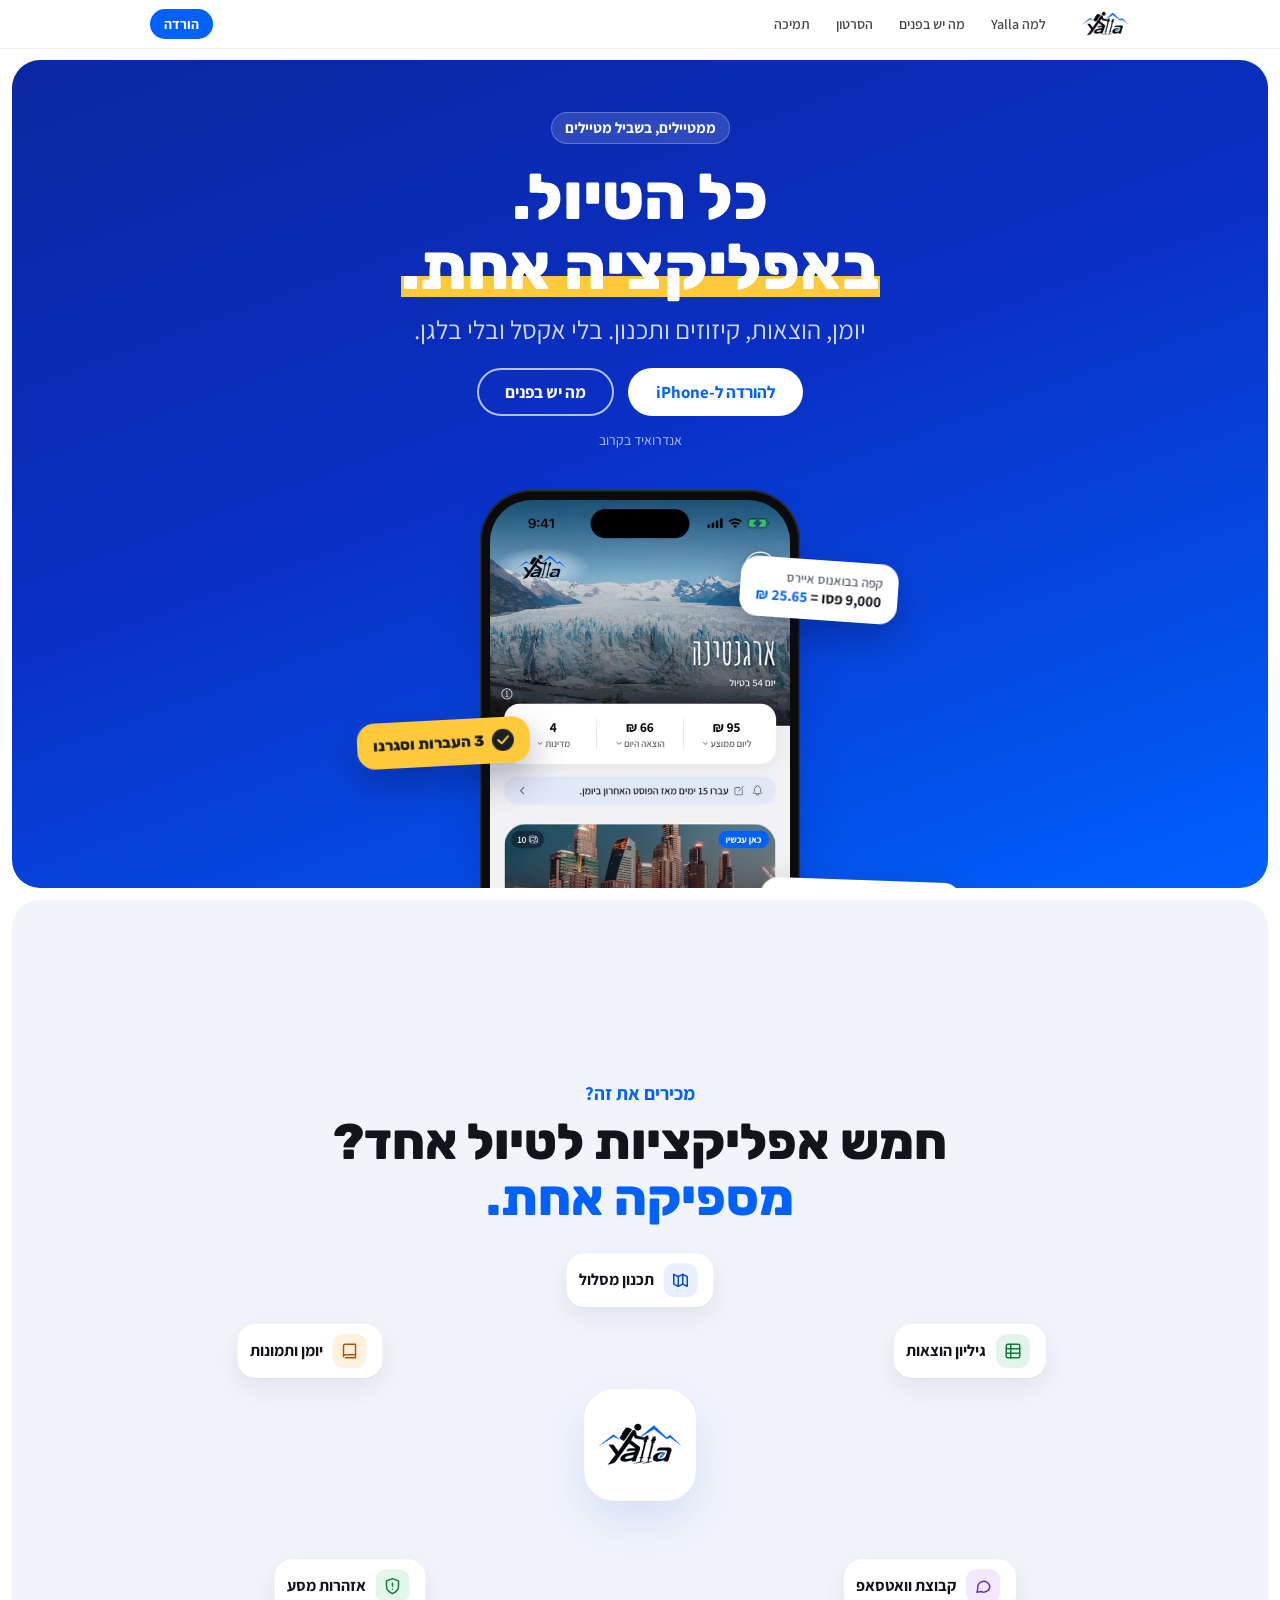
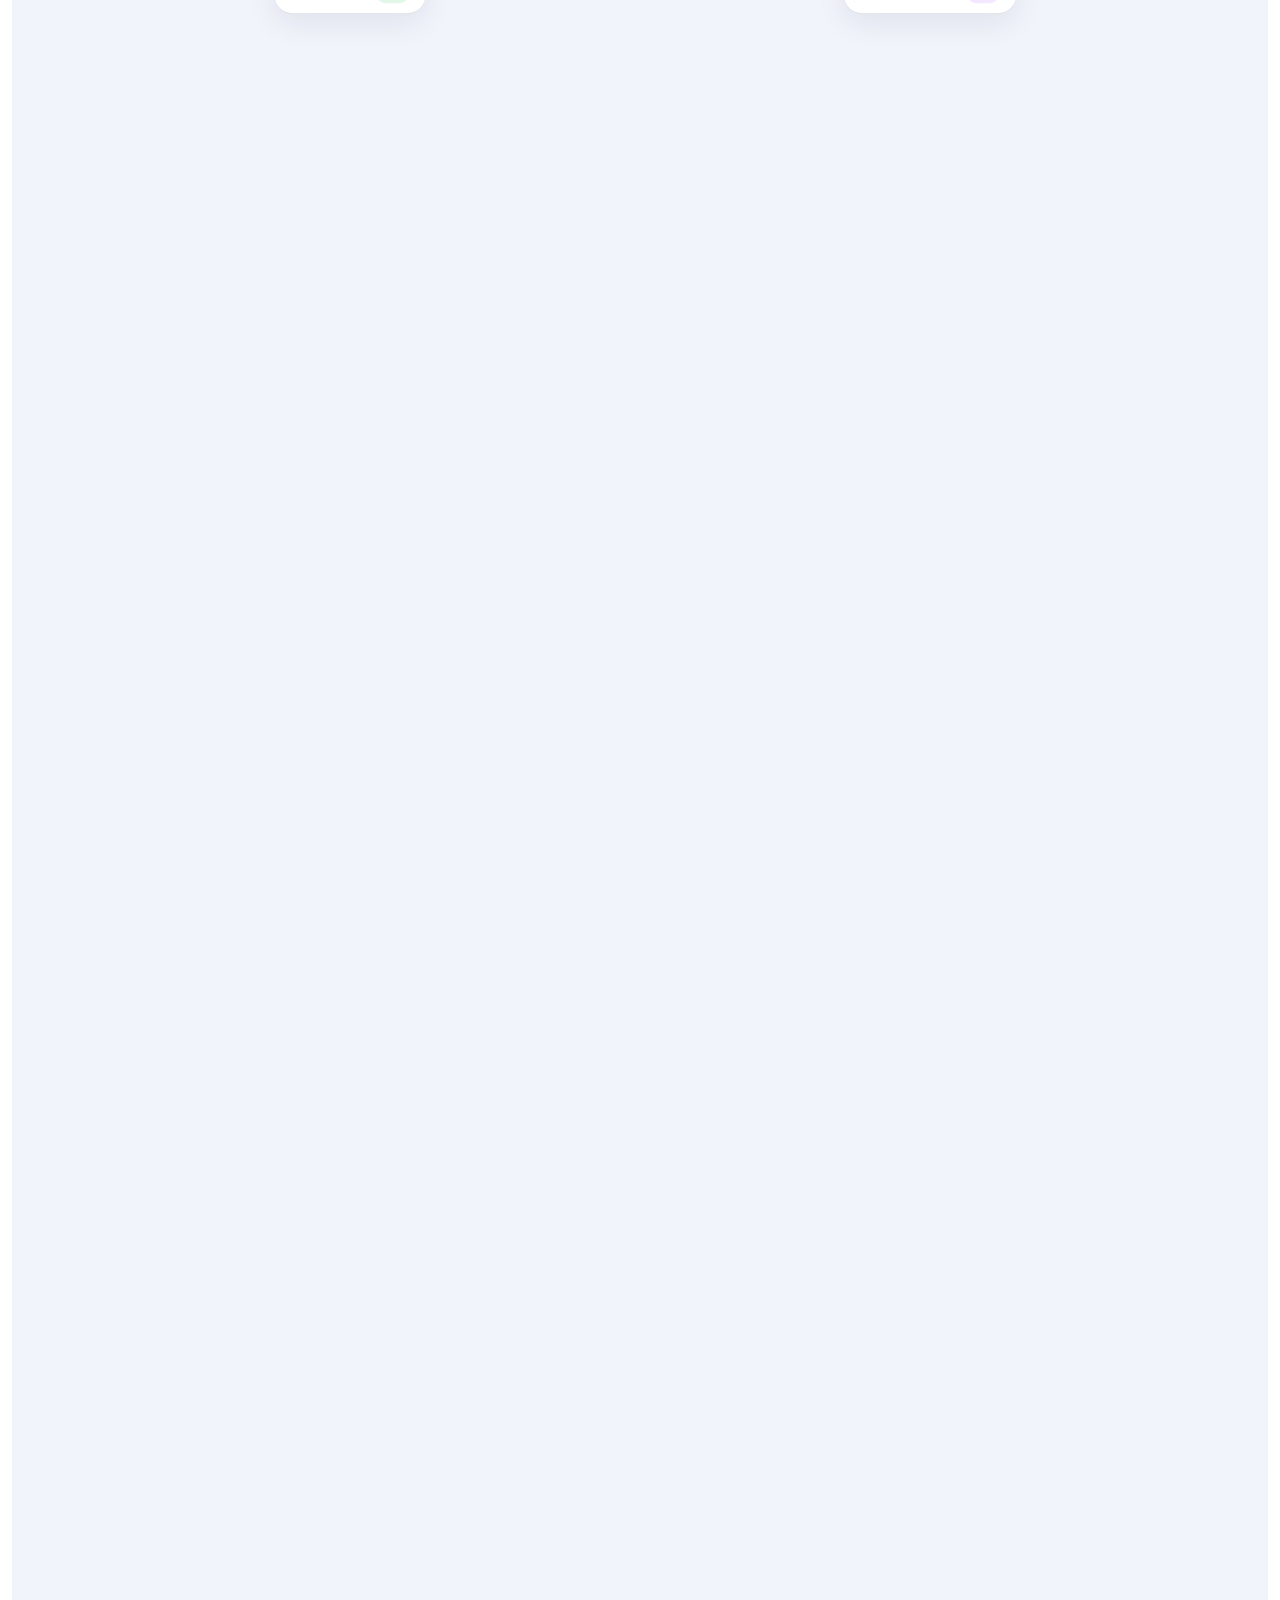
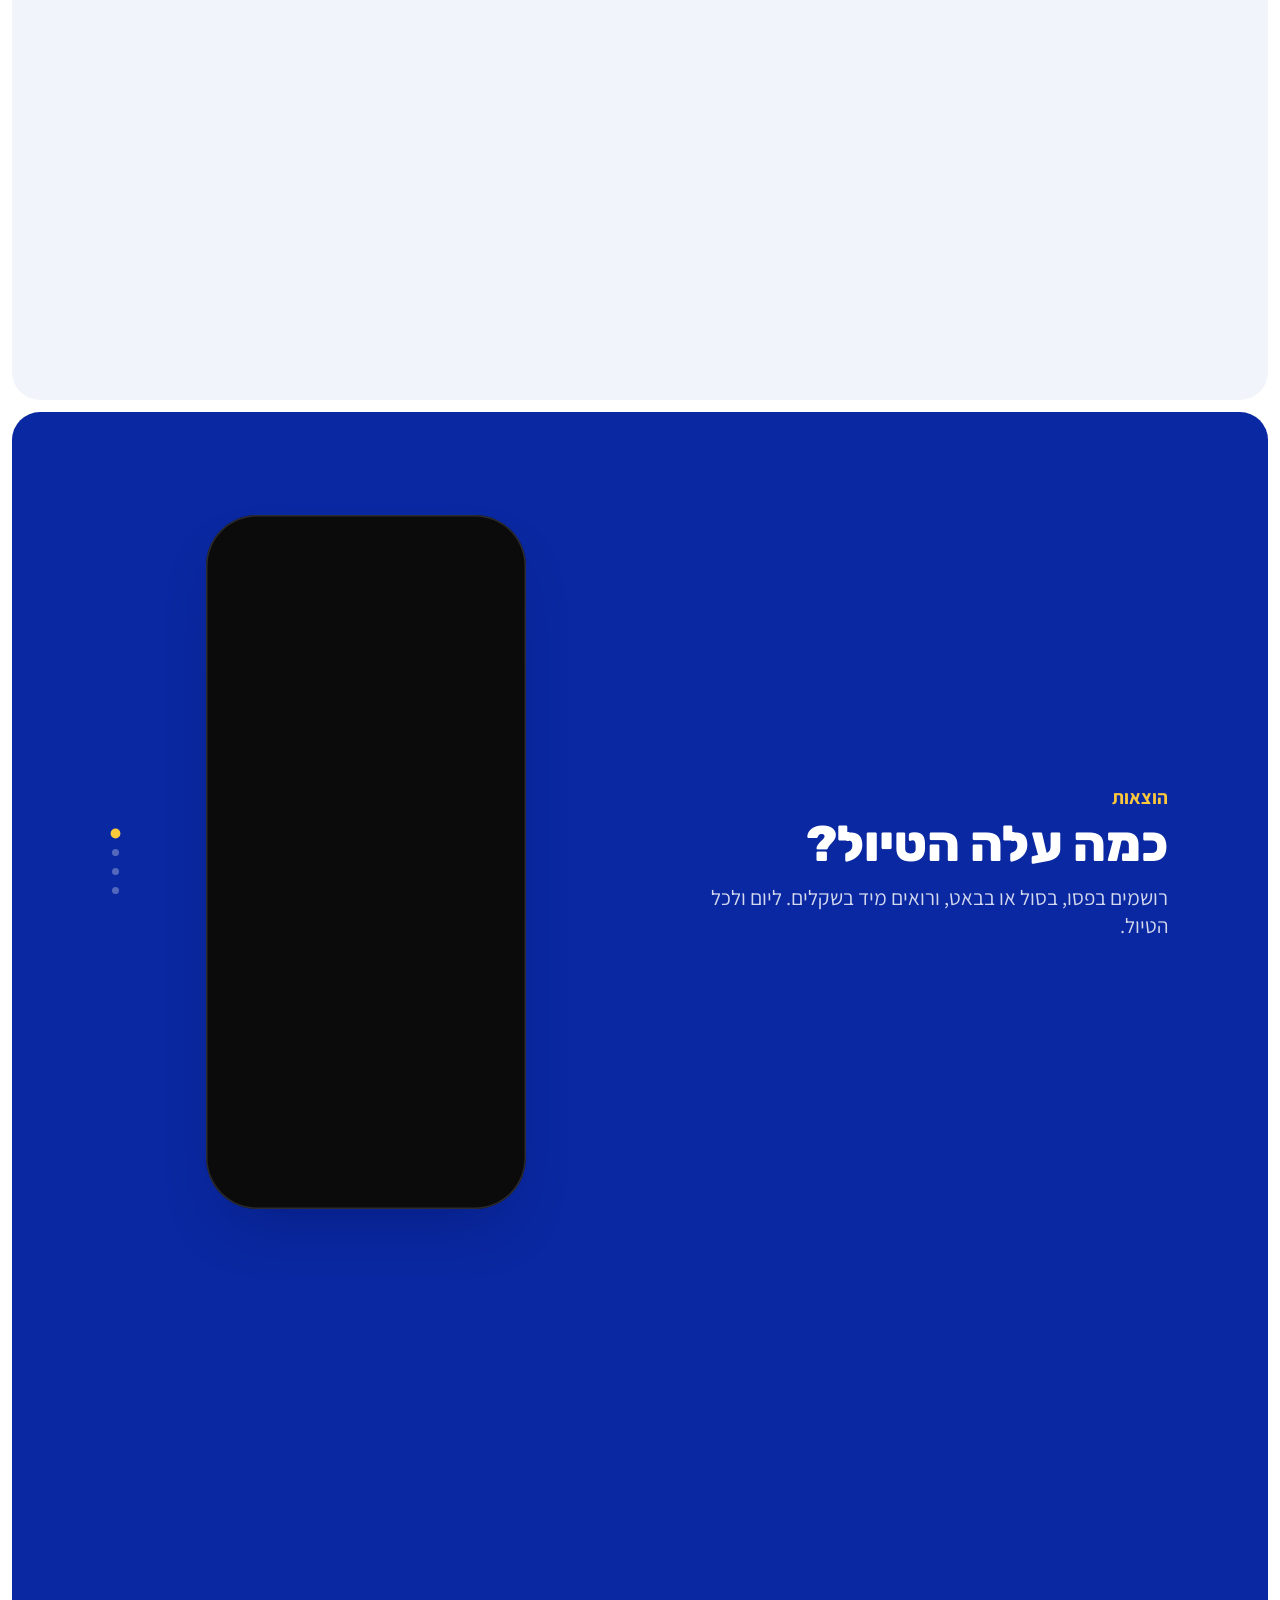
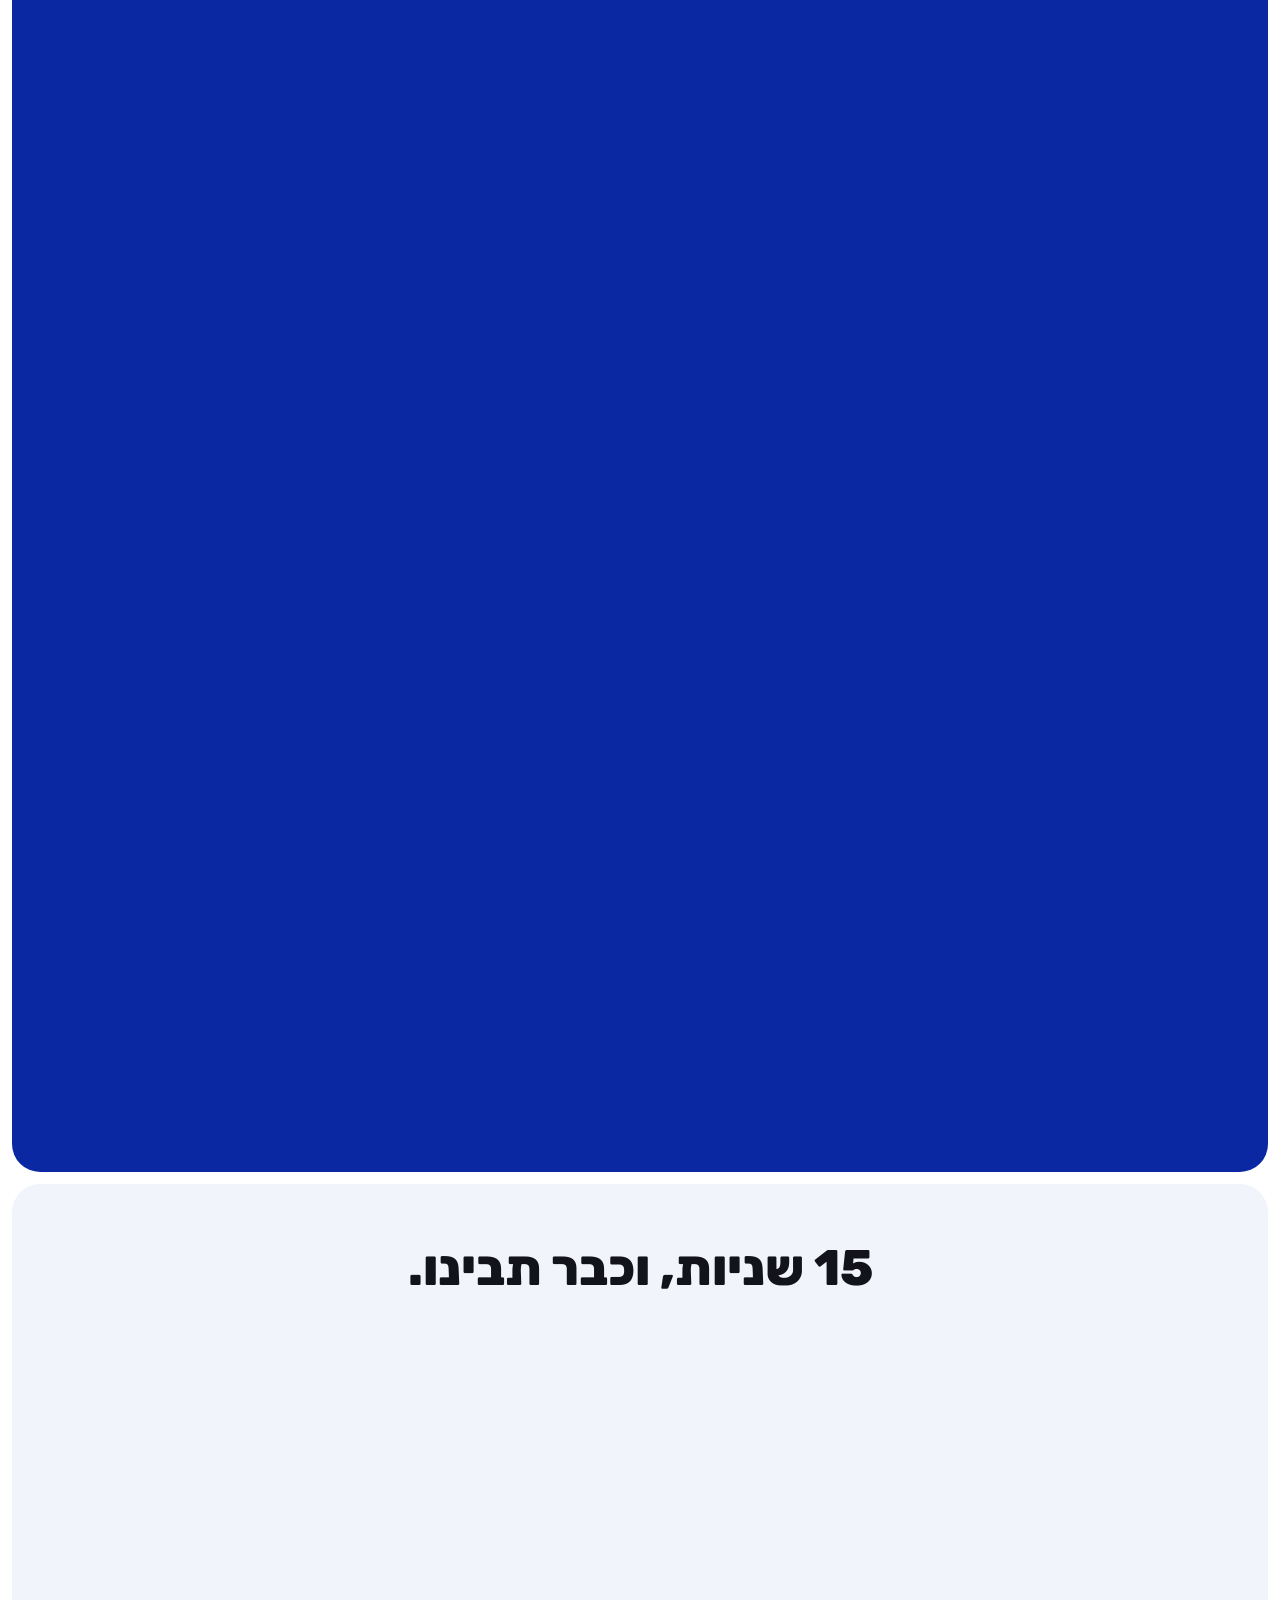
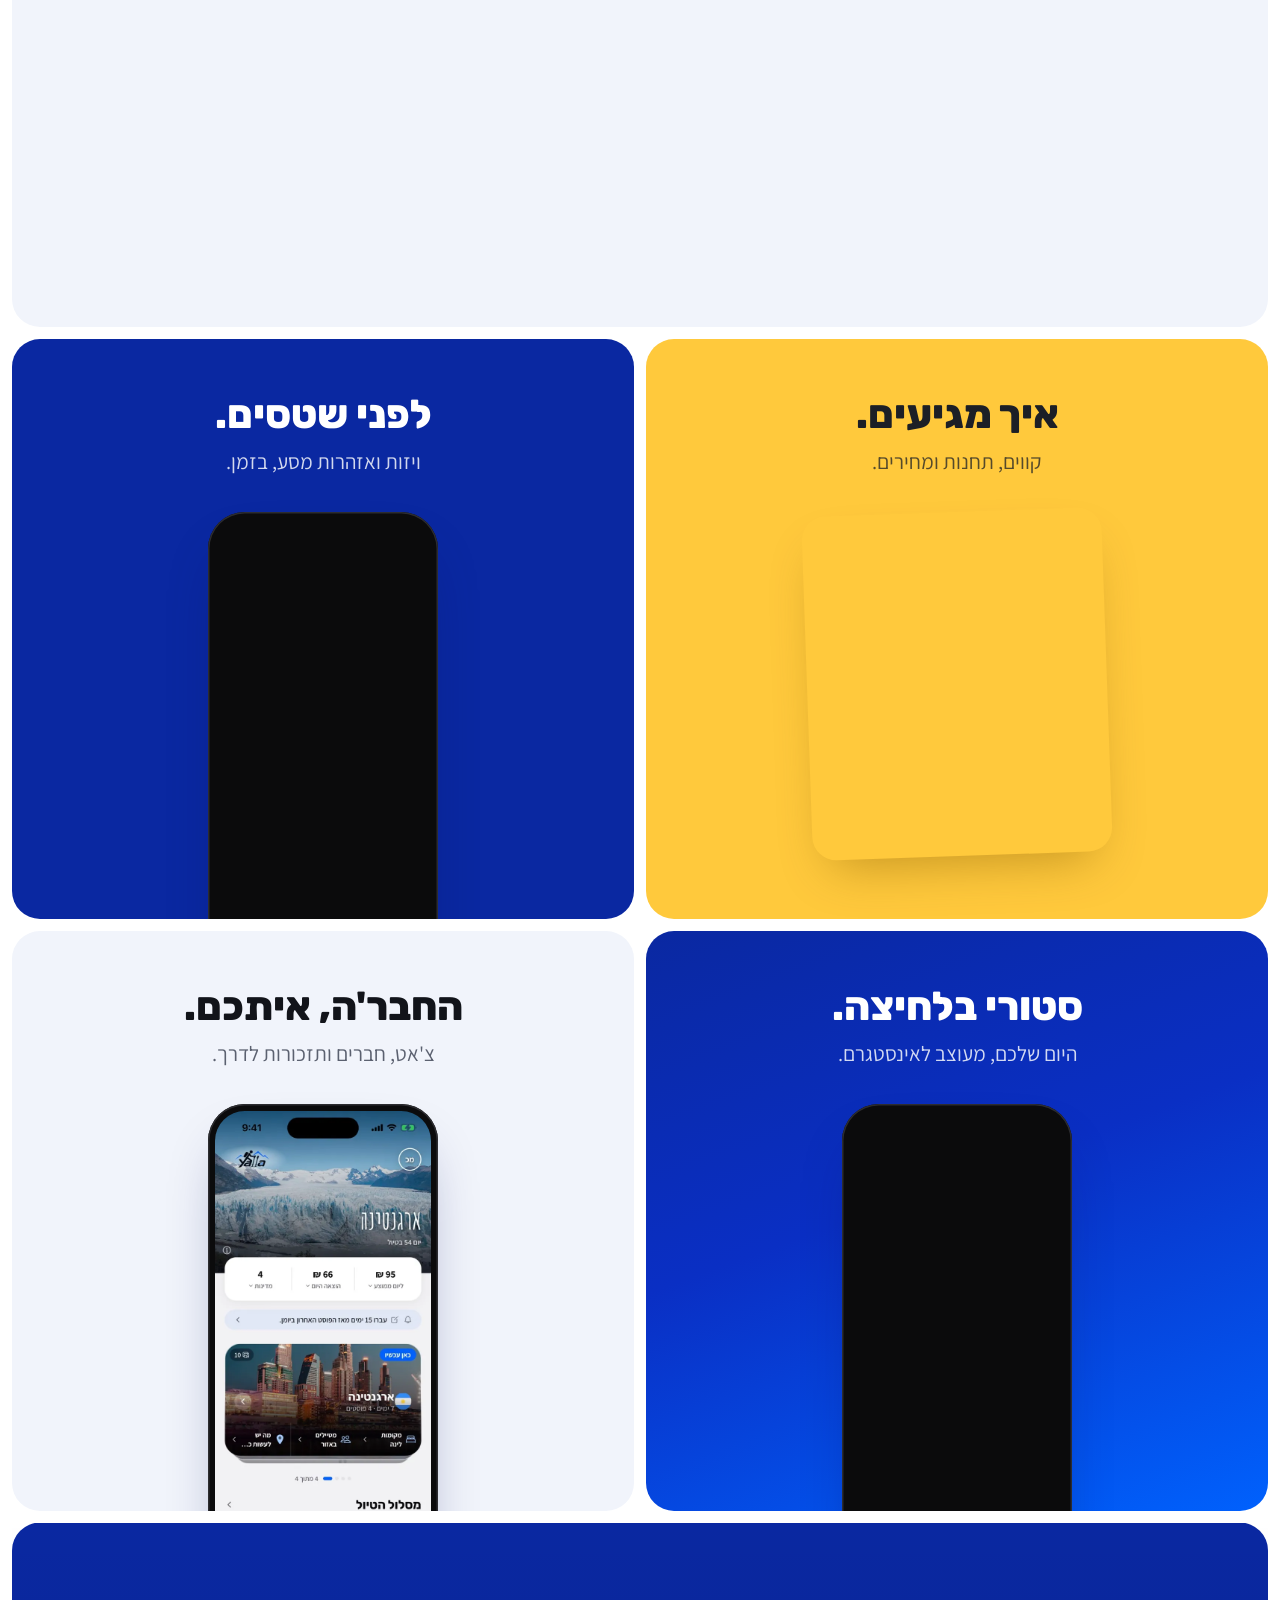
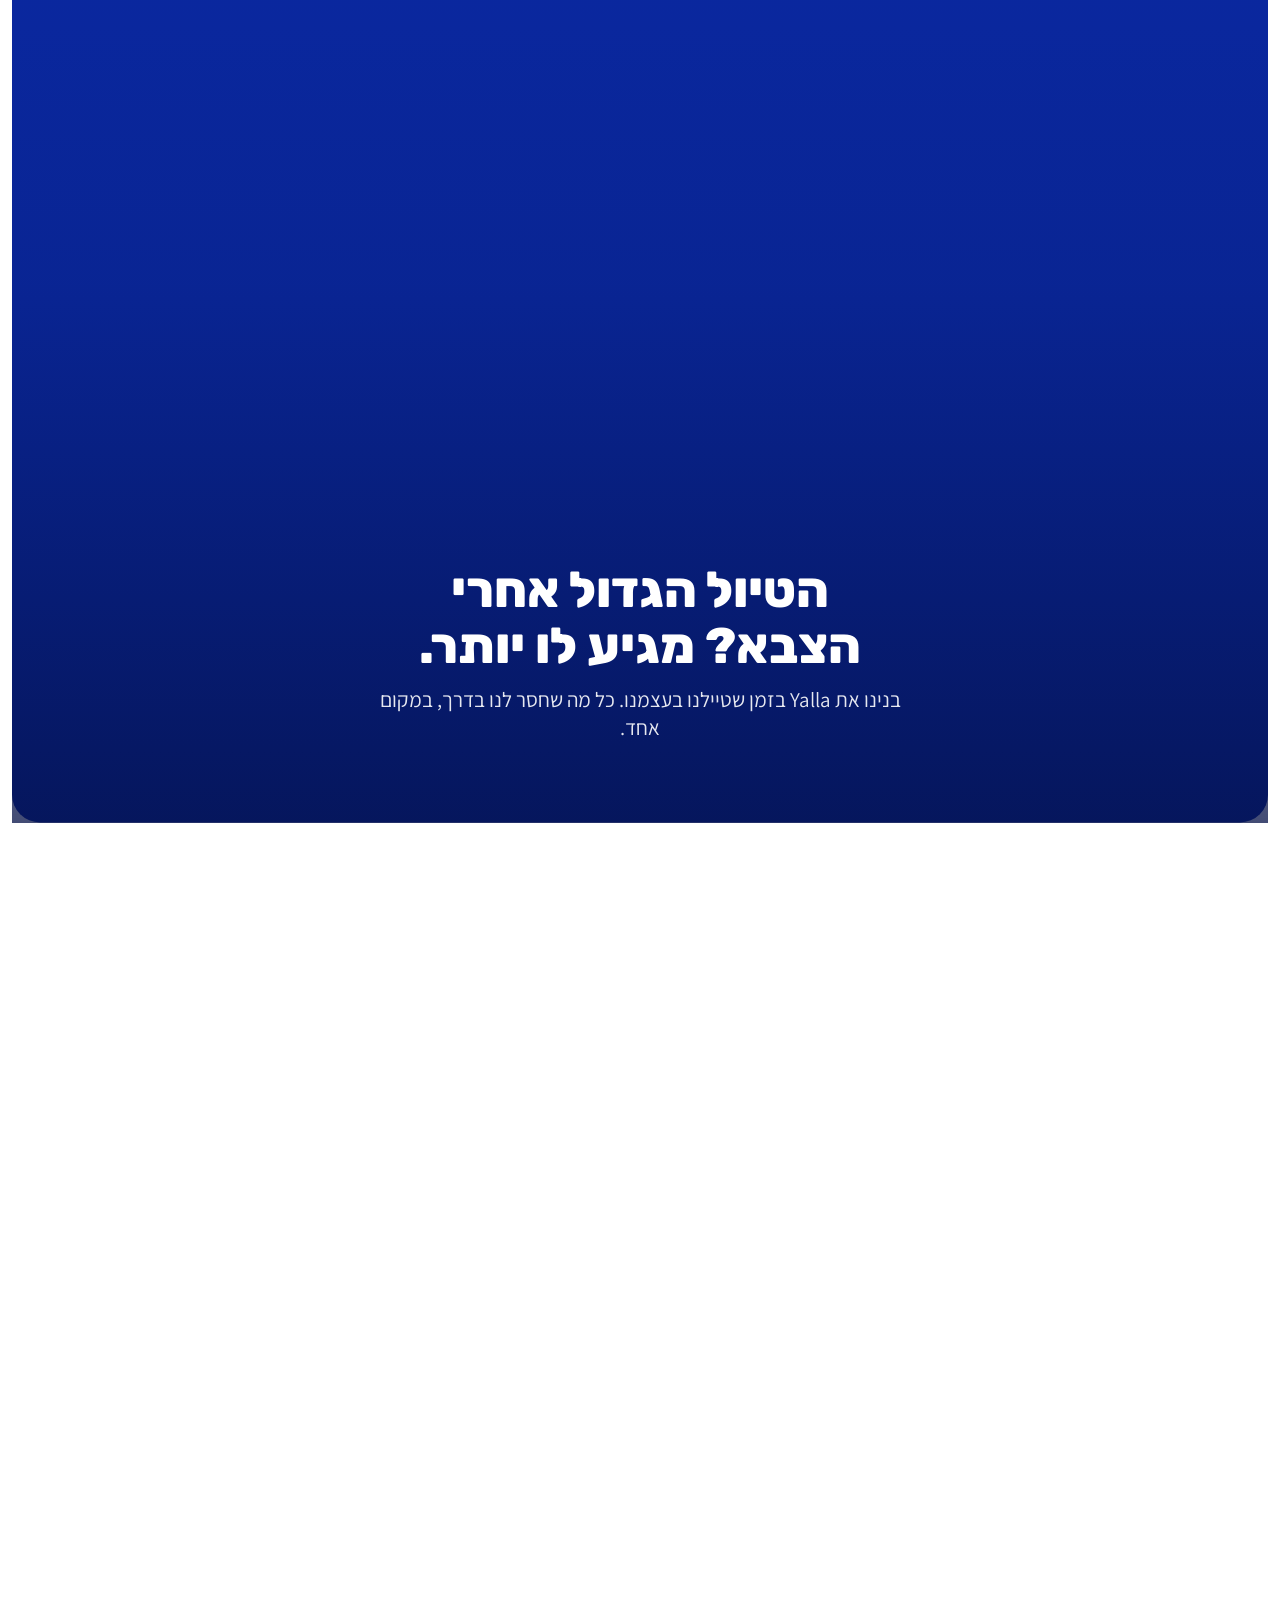
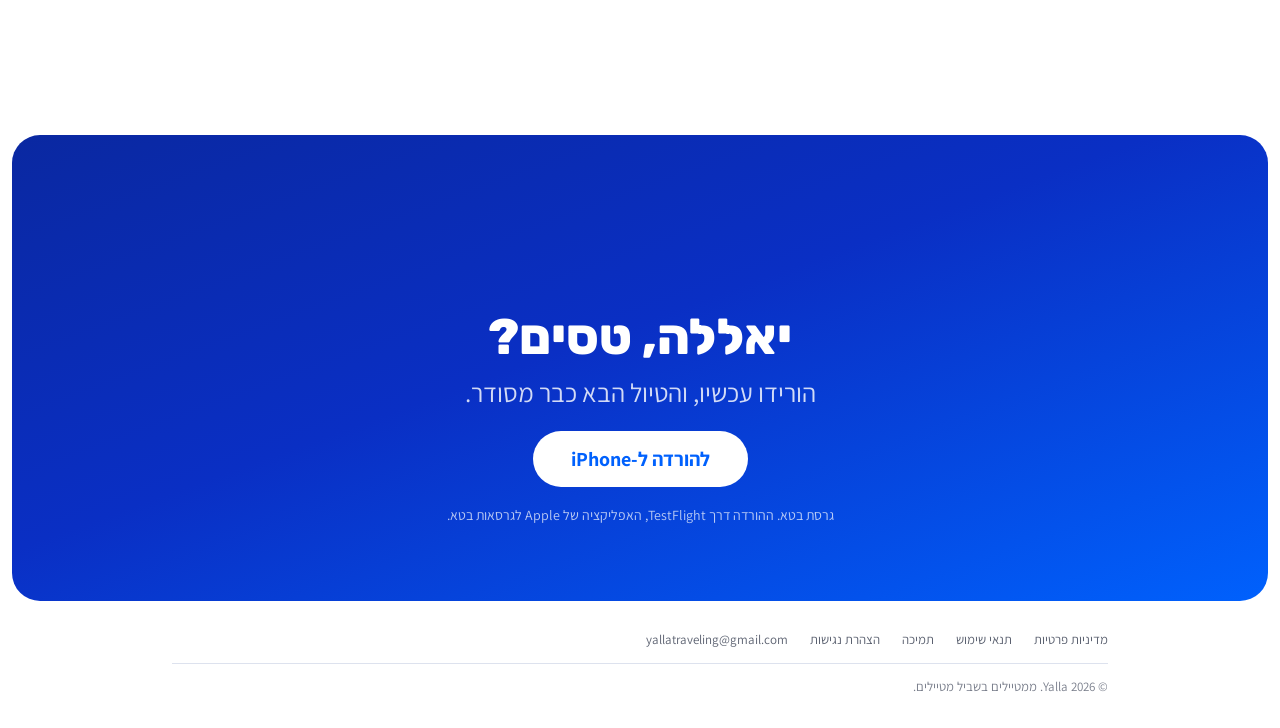
==== index.html @ eb6d3d34 "דף הבית בעיצוב חדש: צעיר וצבעוני, והאפליקציות שוב עפות לתוך הלוגו בגלילה - צבעי Yalla (כחול, כחול עמ" ====
<!doctype html>
<html lang="he" dir="rtl">
<head>
<meta charset="utf-8">
<meta name="viewport" content="width=device-width, initial-scale=1, viewport-fit=cover">
<meta name="referrer" content="no-referrer">
<meta http-equiv="Content-Security-Policy" content="default-src 'none'; script-src 'self'; style-src 'self'; img-src 'self'; font-src 'self'; media-src 'self'; base-uri 'none'; form-action 'none'">
<script src="site.js"></script>
<title>Yalla — כל הטיול. באפליקציה אחת.</title>
<meta name="description" content="יומן על המפה, הוצאות בכל מטבע, קיזוזים עם החבר'ה ותכנון עם AI. אפליקציה אחת לטיול הגדול, ממטיילים בשביל מטיילים.">
<link rel="canonical" href="https://yalla-traveling.com/">
<link rel="icon" type="image/png" sizes="32x32" href="img/favicon-32.png">
<link rel="apple-touch-icon" href="img/icon-180.png">
<meta property="og:type" content="website">
<meta property="og:title" content="Yalla — כל הטיול. באפליקציה אחת.">
<meta property="og:description" content="יומן על המפה, הוצאות בכל מטבע, קיזוזים ותכנון עם AI — במקום אחד. ממטיילים בשביל מטיילים.">
<meta property="og:image" content="https://yalla-traveling.com/img/og.jpg">
<meta property="og:url" content="https://yalla-traveling.com/">
<meta name="theme-color" content="#000000">
<link rel="preload" href="fonts/Rubik_600SemiBold.ttf" as="font" type="font/ttf" crossorigin>
<link rel="stylesheet" href="css/landing.css">
</head>
<body>
<a class="skip" href="#main">דלגו לתוכן</a>
<header class="gnav">
  <nav class="gnav-in" aria-label="ראשי">
    <a class="gnav-brand" href="#top" aria-label="Yalla, לראש הדף"><img src="img/l/logo-ui.webp" alt="" width="54" height="36" decoding="async"></a>
    <ul class="gnav-links" id="gnav-links">
      <li><a href="#why">למה Yalla</a></li>
      <li><a href="#inside">מה יש בפנים</a></li>
      <li><a href="#film">הסרטון</a></li>
      <li><a href="support.html">תמיכה</a></li>
    </ul>
    <a class="btn btn-compact" data-dl href="#download">הורדה</a>
    <button class="gnav-menu" id="gnav-menu" type="button" aria-expanded="false" aria-controls="gnav-links" aria-label="תפריט">
      <svg viewBox="0 0 18 18" aria-hidden="true"><path d="M2 6h14M2 12h14"/></svg>
    </button>
  </nav>
</header>
<main id="main" tabindex="-1">
  <section class="tile tile-blue hero" id="top" aria-labelledby="hero-t">
    <div class="tile-copy">
      <p class="eyebrow hero-ld">ממטיילים, בשביל מטיילים</p>
      <h1 id="hero-t" class="hero-ld">כל הטיול.<br><span class="hl">באפליקציה אחת.</span></h1>
      <p class="tile-sub hero-ld">יומן, הוצאות, קיזוזים ותכנון. בלי אקסל ובלי בלגן.</p>
      <div class="btns hero-ld">
        <a class="btn btn-white" data-dl href="#download">להורדה ל-iPhone</a>
        <a class="btn btn-outline" href="#inside">מה יש בפנים</a>
      </div>
      <p class="soon hero-ld">אנדרואיד בקרוב</p>
    </div>
    <div class="hero-phone">
      <div class="phone"><img src="img/l/scr-home.webp" width="599" height="1300" decoding="async" fetchpriority="high" alt="מסך הבית של Yalla: היעד, הימים בטיול, החברים והצ'אטים"></div>
      <div class="sticker s1" aria-hidden="true"><small>קפה בבואנוס איירס</small>9,000 פסו = <b>25.65 ₪</b></div>
      <div class="sticker s2" aria-hidden="true"><svg viewBox="0 0 24 24"><path d="M5 12l5 5L20 7"/></svg>3 העברות וסגרנו</div>
      <div class="sticker s3" aria-hidden="true"><span class="ai">AI</span>תוכנית ל-14 יום מוכנה</div>
    </div>
  </section>
  <section class="merge" id="why" aria-labelledby="why-t" data-progress>
    <div class="merge-stage">
      <p class="eyebrow">מכירים את זה?</p>
      <h2 id="why-t">חמש אפליקציות לטיול אחד?<br><span class="blue">מספיקה אחת.</span></h2>
      <p class="sr">תכנון מסלול, גיליון הוצאות, יומן ותמונות, קבוצת וואטסאפ ואזהרות מסע — Yalla מחליפה את כולן.</p>
      <div class="orbit" aria-hidden="true">
        <span class="chip"><svg viewBox="0 0 24 24"><path d="M9 20l-6-3V4l6 3 6-3 6 3v13l-6-3-6 3zM9 7v13M15 4v13"/></svg>תכנון מסלול</span>
        <span class="chip"><svg viewBox="0 0 24 24"><rect x="3" y="3" width="18" height="18" rx="2"/><path d="M3 9h18M3 15h18M9 3v18"/></svg>גיליון הוצאות</span>
        <span class="chip"><svg viewBox="0 0 24 24"><path d="M4 19.5A2.5 2.5 0 016.5 17H20V3H6.5A2.5 2.5 0 004 5.5v14zM20 17v4H6.5"/></svg>יומן ותמונות</span>
        <span class="chip"><svg viewBox="0 0 24 24"><path d="M21 12a8 8 0 01-11.6 7.1L4 20l1-4.6A8 8 0 1121 12z"/></svg>קבוצת וואטסאפ</span>
        <span class="chip"><svg viewBox="0 0 24 24"><path d="M12 22s8-4 8-10V5l-8-3-8 3v7c0 6 8 10 8 10z"/><path d="M12 8v4M12 16h.01"/></svg>אזהרות מסע</span>
        <span class="core"><img src="img/l/logo-ui.webp" alt="" width="108" height="72" loading="lazy" decoding="async"></span>
        <span class="merge-cap">Yalla. וזהו.</span>
      </div>
    </div>
  </section>
  <section class="stk" id="inside" aria-labelledby="inside-t" data-progress data-handler="scenes">
    <h2 id="inside-t" class="sr">מה יש בפנים</h2>
    <div class="stk-sticky">
      <div class="stk-phone" aria-hidden="true">
        <div class="phone">
          <img class="stk-img on" src="img/l/scr-money.webp" width="599" height="1300" loading="lazy" decoding="async" alt="">
          <img class="stk-img" src="img/l/scr-settle.webp" width="599" height="1300" loading="lazy" decoding="async" alt="">
          <img class="stk-img" src="img/l/scr-plan.webp" width="599" height="1300" loading="lazy" decoding="async" alt="">
          <img class="stk-img" src="img/l/scr-journal.webp" width="599" height="1300" loading="lazy" decoding="async" alt="">
        </div>
      </div>
      <div class="stk-scenes">
        <article class="stk-copy on">
          <img class="stk-shot" src="img/l/scr-money.webp" width="599" height="1300" loading="lazy" decoding="async" alt="מסך ההוצאות: כל הוצאה במטבע המקומי ובשקלים">
          <p class="eyebrow">הוצאות</p>
          <h3>כמה עלה הטיול?</h3>
          <p>רושמים בפסו, בסול או בבאט, ורואים מיד בשקלים. ליום ולכל הטיול.</p>
        </article>
        <article class="stk-copy">
          <img class="stk-shot" src="img/l/scr-settle.webp" width="599" height="1300" loading="lazy" decoding="async" alt="מסך הקיזוזים: מי חייב למי בקבוצה">
          <p class="eyebrow">קיזוזים</p>
          <h3>מי חייב למי?</h3>
          <p>הקיזוז החכם סוגר את החשבון עם כל החבר'ה בכמה העברות.</p>
        </article>
        <article class="stk-copy">
          <img class="stk-shot" src="img/l/scr-plan.webp" width="599" height="1300" loading="lazy" decoding="async" alt="מסך התכנון: תוכנית יום אחרי יום">
          <p class="eyebrow">תכנון עם AI</p>
          <h3>תוכנית, בדקה.</h3>
          <p>כותבים לאן ולכמה זמן, ומקבלים מסלול עם לינה, תחבורה וטיפים.</p>
        </article>
        <article class="stk-copy">
          <img class="stk-shot" src="img/l/scr-journal.webp" width="599" height="1300" loading="lazy" decoding="async" alt="מפת היומן: המסלול בין המדינות">
          <p class="eyebrow">יומן</p>
          <h3>הטיול נכתב לבד.</h3>
          <p>יעדים, צעדים ותמונות על המפה, וסטורי מוכן לאינסטגרם בלחיצה.</p>
        </article>
      </div>
      <div class="stk-dots" aria-hidden="true"><i class="on"></i><i></i><i></i><i></i></div>
    </div>
  </section>
  <section class="tile tile-light film" id="film" aria-labelledby="film-t">
    <div class="tile-copy">
      <h2 id="film-t">15 שניות, וכבר תבינו.</h2>
    </div>
    <div class="film-frame" data-reveal>
      <div class="film-inner">
        <video id="film-v" muted loop playsinline preload="none" poster="video/yalla-hero-poster.jpg" data-vertical="video/yalla-vertical.mp4" data-vertical-poster="video/yalla-vertical-poster.jpg" aria-label="סרטון קצר על Yalla: הוצאות, קיזוזים, תכנון ויומן על המפה">
          <source src="video/yalla-hero.webm" type="video/webm">
          <source src="video/yalla-hero.mp4" type="video/mp4">
        </video>
      </div>
      <button class="media-ctl is-paused" id="film-ctl" type="button" aria-label="הפעלת הסרטון">
        <svg class="i-pause" viewBox="0 0 14 14" aria-hidden="true"><rect x="2" y="1" width="3.5" height="12" rx="1"/><rect x="8.5" y="1" width="3.5" height="12" rx="1"/></svg>
        <svg class="i-play" viewBox="0 0 14 14" aria-hidden="true"><path d="M11 1.5v11l-9-5.5z"/></svg>
      </button>
    </div>
  </section>
  <section class="grid" aria-labelledby="more-t">
    <h2 id="more-t" class="sr">וזה עוד לא הכול</h2>
    <article class="tile tile-sun gtile">
      <div class="tile-copy">
        <h3>איך מגיעים.</h3>
        <p class="tile-sub">קווים, תחנות ומחירים.</p>
      </div>
      <div class="gshot gshot-card"><img src="img/l/card-route-card.webp" width="610" height="700" loading="lazy" decoding="async" alt="כרטיס מסלול: אוטובוס בין שתי ערים, עם תחנות, זמנים ומחיר"></div>
    </article>
    <article class="tile tile-deep gtile">
      <div class="tile-copy">
        <h3>לפני שטסים.</h3>
        <p class="tile-sub">ויזות ואזהרות מסע, בזמן.</p>
      </div>
      <div class="gshot"><div class="phone"><img src="img/l/scr-info.webp" width="599" height="1300" loading="lazy" decoding="async" alt="מסך המידע ליעד: ויזה, אזהרת מסע, מטבע וחשמל"></div></div>
    </article>
    <article class="tile tile-blue gtile">
      <div class="tile-copy">
        <h3>סטורי בלחיצה.</h3>
        <p class="tile-sub">היום שלכם, מעוצב לאינסטגרם.</p>
      </div>
      <div class="gshot"><div class="phone"><img src="img/l/scr-story.webp" width="599" height="1300" loading="lazy" decoding="async" alt="סטורי מעוצב של יום בטיול"></div></div>
    </article>
    <article class="tile tile-light gtile">
      <div class="tile-copy">
        <h3>החבר'ה, איתכם.</h3>
        <p class="tile-sub">צ'אט, חברים ותזכורות לדרך.</p>
      </div>
      <div class="gshot"><div class="phone"><img src="img/l/scr-home.webp" width="599" height="1300" loading="lazy" decoding="async" alt="מסך הבית: החברים והצ'אטים"></div></div>
    </article>
  </section>
  <section class="tom" aria-labelledby="moment-t" data-progress>
    <div class="tom-sticky">
      <div class="tom-media"><img src="img/l/photo-hiker.webp" width="732" height="946" loading="lazy" decoding="async" alt="מטייל עם תרמיל עומד על סלע מול נוף הרים"></div>
      <div class="tom-scrim" aria-hidden="true"></div>
      <div class="tom-copy">
        <h2 id="moment-t">הטיול הגדול אחרי הצבא? מגיע לו יותר.</h2>
        <p>בנינו את Yalla בזמן שטיילנו בעצמנו. כל מה שחסר לנו בדרך, במקום אחד.</p>
      </div>
    </div>
  </section>
  <section class="tile tile-blue download" id="download" aria-labelledby="dl-t">
    <div class="tile-copy">
      <img class="dl-logo" src="img/l/logo-light.webp" alt="" width="96" height="64" loading="lazy" decoding="async">
      <h2 id="dl-t">יאללה, טסים?</h2>
      <p class="tile-sub">הורידו עכשיו, והטיול הבא כבר מסודר.</p>
      <div class="btns">
        <a class="btn btn-white btn-large" id="dl-main" href="https://testflight.apple.com/join/ZQH7fCGu" rel="noopener">להורדה ל-iPhone</a>
      </div>
      <p class="dl-note">גרסת בטא. ההורדה דרך TestFlight, האפליקציה של Apple לגרסאות בטא.</p>
    </div>
  </section>
</main>
<footer class="foot">
  <div class="foot-in">
    <ul class="foot-links">
      <li><a href="privacy.html">מדיניות פרטיות</a></li>
      <li><a href="terms.html">תנאי שימוש</a></li>
      <li><a href="support.html">תמיכה</a></li>
      <li><a href="accessibility.html">הצהרת נגישות</a></li>
      <li><a href="mailto:yallatraveling@gmail.com">yallatraveling@gmail.com</a></li>
    </ul>
    <p class="legal">© 2026 Yalla. ממטיילים בשביל מטיילים.</p>
  </div>
</footer>
</body>
</html>
---- css/landing.css ----
@font-face { font-family: 'Rubik'; font-weight: 600; font-display: swap; src: url('../fonts/Rubik_600SemiBold.ttf') format('truetype'); }
@font-face { font-family: 'Rubik'; font-weight: 800; font-display: swap; src: url('../fonts/Rubik_800ExtraBold.ttf') format('truetype'); }
@font-face { font-family: 'Assistant'; font-weight: 400; font-display: swap; src: url('../fonts/Assistant_400Regular.ttf') format('truetype'); }
@font-face { font-family: 'Assistant'; font-weight: 600; font-display: swap; src: url('../fonts/Assistant_600SemiBold.ttf') format('truetype'); }
@font-face { font-family: 'Assistant'; font-weight: 700; font-display: swap; src: url('../fonts/Assistant_700Bold.ttf') format('truetype'); }
:root {
  --text: #12141a; --text-2: #5b6170; --text-3: #7a7f8c;
  --on-color: #fff; --on-color-2: rgba(255, 255, 255, .82);
  --page: #fff; --light: #f1f4fb;
  --blue: #0061fd; --blue-hover: #0057e6; --blue-active: #004fd1; --deep: #0a28a1; --sun: #ffc93c;
  --grad: linear-gradient(160deg, #0a28a1 0%, #0a2fc4 45%, #0061fd 100%);
  --ease: cubic-bezier(.4, 0, .6, 1);
  --ease-quad: cubic-bezier(.455, .03, .515, .955);
  --ease-out-expo: cubic-bezier(.16, 1, .3, 1);
  --ease-ms: cubic-bezier(.8, 0, .2, 1);
  --head: 'Rubik', 'Assistant', -apple-system, BlinkMacSystemFont, 'Helvetica Neue', Arial, sans-serif;
  --body: 'Assistant', -apple-system, BlinkMacSystemFont, 'Helvetica Neue', Arial, sans-serif;
  --h-hero: 64px; --lh-hero: 70px;
  --h-sec: 50px; --lh-sec: 56px;
  --h-grid: 40px; --lh-grid: 46px;
  --sub: 26px; --lh-sub: 34px;
  --sub-grid: 21px; --lh-sub-grid: 28px;
  --seam: 12px; --r: 28px;
  color-scheme: light;
}
@media (max-width: 1068px) {
  :root { --h-hero: 54px; --lh-hero: 60px; --h-sec: 42px; --lh-sec: 48px; --h-grid: 32px; --lh-grid: 38px;
    --sub: 23px; --lh-sub: 30px; --sub-grid: 19px; --lh-sub-grid: 25px; }
}
@media (max-width: 734px) {
  :root { --h-hero: 36px; --lh-hero: 42px; --h-sec: 32px; --lh-sec: 38px; --h-grid: 28px; --lh-grid: 34px;
    --sub: 19px; --lh-sub: 26px; --sub-grid: 17px; --lh-sub-grid: 23px; --r: 24px; }
}
*, *::before, *::after { box-sizing: border-box; }
html { -webkit-text-size-adjust: 100%; scroll-padding-top: 52px; }
@media (prefers-reduced-motion: no-preference) { html { scroll-behavior: smooth; } }
body { margin: 0; background: var(--page); color: var(--text); font: 400 17px/27px var(--body); letter-spacing: 0;
  -webkit-font-smoothing: antialiased; overflow-x: clip; }
img, video { display: block; max-width: 100%; }
a { color: var(--blue); text-decoration: none; }
h1, h2, h3 { font-family: var(--head); font-weight: 800; letter-spacing: 0; margin: 0; text-wrap: balance; }
p { margin: 0; }
ul { margin: 0; padding: 0; list-style: none; }
button { font: inherit; }
:focus-visible { outline: 3px solid var(--sun); outline-offset: 3px; border-radius: 6px; }
.sr { position: absolute; width: 1px; height: 1px; overflow: hidden; clip: rect(0 0 0 0); white-space: nowrap; }
.skip { position: absolute; top: -60px; inset-inline-start: 16px; background: #fff; color: var(--text); padding: 10px 16px;
  border-radius: 10px; z-index: 10000; font-weight: 700; }
.skip:focus { top: 12px; }
.blue { color: var(--blue); }
.btn { display: inline-flex; align-items: center; justify-content: center; min-height: 48px; padding: 12px 26px;
  border: 2px solid transparent; border-radius: 980px; background: var(--blue); color: #fff;
  font: 700 17px/20px var(--body); white-space: nowrap; cursor: pointer;
  transition: background-color .15s linear, color .15s linear, border-color .15s linear, transform .3s var(--ease-out-expo); }
@media (hover: hover) { .btn:hover { background: var(--blue-hover); transform: scale(1.04); } }
.btn:active { background: var(--blue-active); transform: scale(.98); }
.btn-white { background: #fff; color: var(--blue); }
@media (hover: hover) { .btn-white:hover { background: #fff; color: var(--deep); } }
.btn-white:active { background: #eef3ff; }
.btn-outline { background: transparent; color: #fff; border-color: rgba(255, 255, 255, .7); }
@media (hover: hover) { .btn-outline:hover { background: rgba(255, 255, 255, .14); border-color: #fff; } }
.btn-compact { min-height: 30px; padding: 4px 14px; border-width: 0; font-size: 14px; line-height: 20px; }
.btn-large { font-size: 20px; padding: 16px 36px; }
.btns { display: flex; flex-wrap: wrap; justify-content: center; gap: 14px; margin-top: 22px; }
.gnav { position: sticky; top: 0; z-index: 9000; height: 48px; background: rgba(255, 255, 255, .78);
  -webkit-backdrop-filter: saturate(1.8) blur(20px); backdrop-filter: saturate(1.8) blur(20px);
  box-shadow: 0 1px 0 rgba(0, 0, 0, .06); }
.gnav-in { max-width: 1024px; height: 48px; margin: 0 auto; padding-inline: 22px; display: flex; align-items: center; gap: 24px; }
.gnav-brand { display: flex; align-items: center; }
.gnav-brand img { width: 50px; height: auto; }
.gnav-links { display: flex; gap: 6px; margin-inline-end: auto; }
.gnav-links a { display: block; padding: 0 10px; font-size: 14px; font-weight: 600; line-height: 48px; color: rgba(18, 20, 26, .78);
  transition: color .32s var(--ease); }
.gnav-links a:hover { color: var(--blue); }
.gnav-menu { display: none; width: 44px; height: 44px; margin-inline-start: -12px; padding: 0; border: 0; background: none;
  color: var(--text); cursor: pointer; }
.gnav-menu svg { display: block; width: 18px; height: 18px; margin: 0 auto; fill: none; stroke: currentColor; stroke-width: 1.6;
  stroke-linecap: round; transition: transform .32s var(--ease); }
.gnav.open .gnav-menu svg { transform: rotate(90deg); }
@media (max-width: 833px) {
  .gnav-in { gap: 12px; }
  .gnav-brand { margin-inline-end: auto; }
  .gnav-menu { display: block; }
  .gnav-links { position: absolute; inset: 48px 0 auto 0; flex-direction: column; gap: 0; padding: 8px 32px 28px;
    background: rgba(255, 255, 255, .97); box-shadow: 0 20px 40px -20px rgba(10, 40, 161, .25);
    visibility: hidden; opacity: 0; transform: translateY(-8px);
    transition: opacity .24s var(--ease), transform .24s var(--ease), visibility 0s .24s; }
  .gnav.open .gnav-links { visibility: visible; opacity: 1; transform: none; transition-delay: 0s; }
  .gnav-links a { font: 800 26px/54px var(--head); color: var(--text); padding: 0; }
}
main { display: grid; gap: var(--seam); padding: var(--seam); }
.tile { position: relative; overflow: clip; text-align: center; border-radius: var(--r); }
.tile-light { background: var(--light); color: var(--text); }
.tile-blue { background: var(--grad); color: var(--on-color); }
.tile-deep { background: var(--deep); color: var(--on-color); }
.tile-sun { background: var(--sun); color: #1c1f26; }
.tile-copy { position: relative; z-index: 2; padding: 56px 22px 0; max-width: 840px; margin: 0 auto; }
.eyebrow { font: 700 19px/25px var(--body); color: var(--blue); margin-bottom: 8px; }
.tile-blue .eyebrow, .tile-deep .eyebrow { display: inline-block; padding: 6px 14px; border-radius: 980px; font-size: 15px; line-height: 20px;
  color: #fff; background: rgba(255, 255, 255, .14); box-shadow: inset 0 0 0 1px rgba(255, 255, 255, .25); margin-bottom: 18px; }
.tile h1 { font-size: var(--h-hero); line-height: var(--lh-hero); }
.tile h2 { font-size: var(--h-sec); line-height: var(--lh-sec); }
.tile-sub { font-size: var(--sub); line-height: var(--lh-sub); margin-top: 10px; color: var(--text-2); }
.tile-blue .tile-sub, .tile-deep .tile-sub { color: var(--on-color-2); }
.tile-sun .tile-sub { color: rgba(28, 31, 38, .75); }
.phone { --w: 300px; position: relative; width: var(--w); aspect-ratio: 599 / 1300; padding: calc(var(--w) * .032);
  border-radius: calc(var(--w) * .16); background: #0b0b0c; box-shadow: inset 0 0 0 1.5px #2c2c30, 0 30px 60px -24px rgba(0, 20, 90, .45); }
.phone > img { width: 100%; height: 100%; object-fit: cover; border-radius: calc(var(--w) * .13); }
.hero { height: min(860px, calc(100svh - 72px)); min-height: 660px; display: grid; grid-template-rows: auto 1fr; }
.hero .tile-copy { padding-top: 52px; }
.hl { background: linear-gradient(transparent 62%, var(--sun) 62%, var(--sun) 90%, transparent 90%) no-repeat right / 100% 100%;
  -webkit-box-decoration-break: clone; box-decoration-break: clone; }
.js .hl { background-size: 0 100%; }
.js.loaded .hl { background-size: 100% 100%; transition: background-size 1s var(--ease-out-expo) .8s; }
.soon { margin-top: 14px; font-size: 14px; line-height: 20px; color: rgba(255, 255, 255, .7); }
.hero-phone { --w: min(320px, 70vw); position: relative; display: flex; justify-content: center; align-items: flex-start; padding-top: 40px; }
.hero-phone .phone { --w: inherit; }
.sticker { position: absolute; z-index: 3; display: flex; align-items: center; gap: 8px; padding: 12px 16px; border-radius: 18px;
  background: #fff; color: var(--text); font: 700 15px/20px var(--body); text-align: start; white-space: nowrap;
  box-shadow: 0 16px 36px rgba(0, 10, 60, .3); rotate: var(--rot, 0deg); animation: float 5s ease-in-out infinite; }
.sticker small { display: block; color: var(--text-2); font-weight: 600; font-size: 13px; line-height: 16px; }
.sticker b { color: var(--blue); }
.sticker svg { width: 22px; height: 22px; padding: 3px; border-radius: 50%; background: #1c1f26; fill: none; stroke: var(--sun); stroke-width: 3;
  stroke-linecap: round; stroke-linejoin: round; }
.sticker .ai { padding: 3px 8px; border-radius: 8px; background: var(--blue); color: #fff; font: 800 13px/18px var(--head); }
.s1 { --rot: 4deg; top: 110px; left: calc(50% + var(--w) / 2 - 60px); display: block; }
.s2 { --rot: -3deg; top: 270px; right: calc(50% + var(--w) / 2 - 50px); background: var(--sun); color: #1c1f26; font-family: var(--head);
  font-weight: 800; animation-delay: -2s; animation-duration: 6s; }
.s3 { --rot: 2deg; top: 430px; left: calc(50% + var(--w) / 2 - 40px); animation-delay: -3.5s; animation-duration: 5.5s; }
@keyframes float { 0%, 100% { translate: 0 0; } 50% { translate: 0 -10px; } }
@media (max-width: 734px) {
  .hero { min-height: 680px; }
  .hero .tile-copy { padding-top: 40px; }
  .hero-phone { padding-top: 30px; }
  .sticker { padding: 9px 12px; font-size: 13px; line-height: 17px; border-radius: 14px; }
  .sticker small { font-size: 11px; line-height: 14px; }
  .s1 { top: 70px; left: auto; right: 6px; }
  .s2 { top: 200px; right: auto; left: 6px; }
  .s3 { top: 330px; left: auto; right: 6px; }
}
.js .hero-ld { opacity: 0; transform: translateY(20px); }
.js .hero-phone .phone { opacity: 0; transform: translateY(80px) scale(1.06); }
.js .sticker { opacity: 0; scale: .6; }
.js.loaded .hero-ld { opacity: 1; transform: none; transition: opacity 1s var(--ease-out-expo), transform 1s var(--ease-out-expo); }
.js.loaded .hero-ld:nth-child(2) { transition-delay: .08s; }
.js.loaded .hero-ld:nth-child(3) { transition-delay: .16s; }
.js.loaded .hero-ld:nth-child(4) { transition-delay: .24s; }
.js.loaded .hero-ld:nth-child(5) { transition-delay: .3s; }
.js.loaded .hero-phone .phone { opacity: 1; transform: none; transition: opacity .9s var(--ease-quad) .2s, transform 1.5s var(--ease-out-expo) .2s; }
.js.loaded .sticker { opacity: 1; scale: 1; transition: opacity .4s var(--ease) .9s, scale .7s cubic-bezier(.34, 1.56, .64, 1) .9s; }
.js.loaded .s2 { transition-delay: 1.05s; }
.js.loaded .s3 { transition-delay: 1.2s; }
.merge { --p: 0; position: relative; border-radius: var(--r); background: var(--light); }
.merge.is-live { height: 300lvh; }
.merge-stage { display: flex; flex-direction: column; align-items: center; justify-content: center; padding: 64px 16px 48px; text-align: center; }
.merge.is-live .merge-stage { position: sticky; top: 0; height: 100svh; overflow: clip; padding-block: 56px 24px; }
.merge h2 { font-size: var(--h-sec); line-height: var(--lh-sec); }
.orbit { --kx: 1; position: relative; width: min(980px, 100%); height: min(440px, 46svh); min-height: 340px; margin-top: 12px; }
.chip { --m: clamp(0, calc((var(--p) - .04 - var(--d) * .07) / .4), 1);
  position: absolute; left: 50%; top: 50%; display: flex; align-items: center; gap: 10px;
  padding: 10px 16px 10px 12px; border-radius: 18px; background: #fff; box-shadow: 0 1px 0 rgba(0, 0, 0, .04), 0 10px 30px rgba(28, 31, 38, .08);
  font-weight: 700; font-size: 16px; white-space: nowrap; color: var(--text);
  transform: translate(-50%, -50%) translate(calc(var(--rx) * var(--kx) * (1 - var(--m)) * 1px), calc(var(--ry) * var(--ky, 1) * (1 - var(--m)) * 1px)) scale(calc(1 - var(--m) * .7)) rotate(calc(var(--m) * var(--tw, 8) * 1deg));
  opacity: calc(1 - var(--m)); }
.chip svg { width: 34px; height: 34px; padding: 8px; border-radius: 11px; flex: none; fill: none; stroke-width: 2; stroke-linecap: round; stroke-linejoin: round; }
.chip:nth-child(1) { --rx: 0; --ry: -175; --d: 0; }
.chip:nth-child(2) { --rx: 330; --ry: -100; --d: 1; --tw: -10; }
.chip:nth-child(3) { --rx: -330; --ry: -100; --d: 2; }
.chip:nth-child(4) { --rx: 290; --ry: 150; --d: 3; --tw: -12; }
.chip:nth-child(5) { --rx: -290; --ry: 150; --d: 4; --tw: 12; }
.chip:nth-child(1) svg { background: #e8f0ff; stroke: #0049c4; }
.chip:nth-child(2) svg { background: #e3f4ea; stroke: #147a3d; }
.chip:nth-child(3) svg { background: #fff1e0; stroke: #b25400; }
.chip:nth-child(4) svg { background: #f3e8ff; stroke: #6b2fb3; }
.chip:nth-child(5) svg { background: #e3f7e9; stroke: #147a3d; }
.core { --c: clamp(0, calc((var(--p) - .2) / .55), 1);
  position: absolute; left: 50%; top: 50%; width: 136px; height: 136px; border-radius: 36px; background: #fff; display: grid; place-items: center;
  box-shadow: 0 24px 60px rgba(0, 73, 196, calc(.12 + var(--c) * .22)), 0 0 0 calc(var(--c) * 10px) rgba(255, 201, 60, .45);
  transform: translate(-50%, -50%) scale(calc(.82 + var(--c) * .34)); }
.core img { width: 108px; height: auto; }
.merge-cap { --k: clamp(0, calc((var(--p) - .74) / .14), 1);
  position: absolute; left: 50%; top: calc(50% + 108px); font-family: var(--head); font-weight: 800; font-size: clamp(24px, 2.6vw, 34px); line-height: 1.3;
  color: var(--blue); white-space: nowrap; opacity: var(--k); transform: translate(-50%, calc((1 - var(--k)) * 16px)); }
.merge:not(.is-live) .core { --c: 1; }
.merge:not(.is-live) .merge-cap { --k: 1; top: calc(50% + 100px); }
.merge:not(.is-live) .orbit { height: 440px; }
@media (max-width: 1068px) { .orbit { --kx: .74; } }
@media (max-width: 734px) {
  .merge.is-live { height: 260lvh; }
  .orbit { height: min(420px, 52svh); }
  .chip:nth-child(1) { --rx: 0; --ry: -165; }
  .chip:nth-child(2) { --rx: 100; --ry: -95; }
  .chip:nth-child(3) { --rx: -100; --ry: -95; }
  .chip:nth-child(4) { --rx: 92; --ry: 110; }
  .chip:nth-child(5) { --rx: -92; --ry: 110; }
  .chip { font-size: 13px; padding: 7px 10px 7px 8px; gap: 6px; border-radius: 14px; }
  .chip svg { width: 28px; height: 28px; padding: 6px; }
  .core { width: 112px; height: 112px; border-radius: 30px; }
  .core img { width: 88px; }
  .merge-cap { top: calc(50% + 88px); }
  .merge:not(.is-live) .orbit { height: 420px; }
}
.stk { border-radius: var(--r); background: var(--deep); color: var(--on-color); }
.stk .eyebrow { color: var(--sun); }
.stk-phone, .stk-dots { display: none; }
.stk-scenes { display: grid; gap: 80px; max-width: 980px; margin: 0 auto; padding: 88px 22px; }
.stk-copy { display: grid; grid-template-columns: 1fr auto; grid-template-rows: 1fr auto auto 1fr; column-gap: 56px; text-align: start; }
.stk-copy .stk-shot { grid-row: 1 / span 4; grid-column: 2; width: 250px; aspect-ratio: 599 / 1300; border-radius: 34px;
  padding: 8px; background: #0b0b0c; box-shadow: inset 0 0 0 1.5px #2c2c30; object-fit: cover; }
.stk-copy .eyebrow { grid-row: 2; margin: 0 0 6px; }
.stk-copy h3 { grid-row: 3; font-size: var(--h-sec); line-height: var(--lh-sec); }
.stk-copy p:last-child { grid-row: 4; margin-top: 12px; font-size: var(--sub-grid); line-height: var(--lh-sub-grid); color: var(--on-color-2); max-width: 460px; }
@media (max-width: 734px) {
  .stk-copy { grid-template-columns: 1fr; grid-template-rows: none; text-align: center; justify-items: center; }
  .stk-copy .stk-shot, .stk-copy .eyebrow, .stk-copy h3, .stk-copy p:last-child { grid-row: auto; grid-column: auto; }
  .stk-copy .stk-shot { order: 4; width: 220px; margin-top: 28px; }
}
.stk.is-pinned { height: 440lvh; }
.stk.is-pinned .stk-sticky { position: sticky; top: 0; height: 100svh; display: grid; grid-template-columns: 1fr 1fr;
  align-items: center; gap: 40px; max-width: 1100px; margin: 0 auto; padding-inline: 22px; }
.stk.is-pinned .stk-phone { display: flex; justify-content: center; order: 2; }
.stk.is-pinned .stk-phone .phone { --w: min(320px, 26vw, calc((100svh - 140px) * .46)); }
.stk.is-pinned .stk-img { position: absolute; top: calc(var(--w) * .032); left: calc(var(--w) * .032);
  width: calc(100% - var(--w) * .064); height: calc(100% - var(--w) * .064); opacity: 0; transition: opacity .7s var(--ease); }
.stk.is-pinned .stk-img.on { opacity: 1; }
.stk.is-pinned .stk-scenes { position: relative; order: 1; display: block; width: 100%; margin: 0; padding: 0; height: 100%; }
.stk.is-pinned .stk-copy { position: absolute; inset: 0; display: flex; flex-direction: column; justify-content: center;
  opacity: 0; transform: translateY(20%); pointer-events: none; transition: opacity .5s var(--ease), transform .7s var(--ease-ms); }
.stk.is-pinned .stk-copy.on { opacity: 1; transform: none; pointer-events: auto; transition-delay: .1s; }
.stk.is-pinned .stk-shot { display: none; }
.stk.is-pinned .stk-dots { display: grid; position: absolute; inset-inline-end: 22px; top: 50%; transform: translateY(-50%); gap: 12px; }
.stk-dots i { width: 7px; height: 7px; border-radius: 50%; background: rgba(255, 255, 255, .3); transition: background-color .3s var(--ease), transform .3s var(--ease); }
.stk-dots i.on { background: var(--sun); transform: scale(1.4); }
@media (max-width: 734px) {
  .stk.is-pinned .stk-sticky { grid-template-columns: 1fr; grid-template-rows: 1fr auto; gap: 18px; padding-block: 64px 28px; }
  .stk.is-pinned .stk-phone { order: 1; align-self: end; }
  .stk.is-pinned .stk-phone .phone { --w: min(250px, 60vw, calc((100svh - 340px) * .46)); }
  .stk.is-pinned .stk-scenes { order: 2; height: 196px; }
  .stk.is-pinned .stk-copy { justify-content: flex-start; align-items: center; text-align: center; }
  .stk-copy h3 { font-size: 28px; line-height: 34px; }
  .stk.is-pinned .stk-copy .eyebrow { font-size: 17px; }
  .stk.is-pinned .stk-copy p:last-child { margin-top: 8px; }
  .stk.is-pinned .stk-dots { inset-inline-end: 10px; }
}
.film { padding-bottom: 64px; }
.film-frame { position: relative; max-width: 980px; margin: 40px auto 0; padding-inline: 22px; }
.film-inner { overflow: hidden; border-radius: 28px; background: #dfe6f5; aspect-ratio: 16 / 9; }
.film-frame.is-portrait { max-width: 400px; }
.film-frame.is-portrait .film-inner { aspect-ratio: 9 / 16; }
.film-inner video { width: 100%; height: 100%; object-fit: cover; }
.js .film-inner { clip-path: inset(100% 0 0 0 round 28px); }
.js .film-inner video { transform: scale(1.1); }
.js .film-frame.in .film-inner { clip-path: inset(0 round 28px); transition: clip-path 2s var(--ease-ms); }
.js .film-frame.in .film-inner video { transform: none; transition: transform 2s var(--ease-ms); }
.media-ctl { position: absolute; inset-inline-end: 38px; bottom: 16px; width: 48px; height: 48px; border-radius: 50%; border: 0;
  display: grid; place-items: center; background: rgba(0, 0, 0, .5); color: #fff; cursor: pointer;
  -webkit-backdrop-filter: blur(8px); backdrop-filter: blur(8px); }
.media-ctl svg { width: 16px; height: 16px; fill: currentColor; }
.media-ctl .i-play, .media-ctl.is-paused .i-pause { display: none; }
.media-ctl.is-paused .i-play { display: block; }
.js .media-ctl { opacity: 0; }
.js .film-frame.in .media-ctl { opacity: 1; transition: opacity .4s var(--ease-ms) 1.6s; }
.grid { display: grid; grid-template-columns: 1fr 1fr; gap: var(--seam); }
.gtile { height: 580px; display: grid; grid-template-rows: auto 1fr; }
.gtile .tile-copy { padding: 53px 22px 0; }
.gtile h3 { font-size: var(--h-grid); line-height: var(--lh-grid); }
.gtile .tile-sub { font-size: var(--sub-grid); line-height: var(--lh-sub-grid); }
.gshot { display: flex; justify-content: center; align-items: flex-start; padding-top: 36px; }
.gshot .phone { --w: 230px; }
.gshot-card > img { width: min(300px, 72%); height: auto; border-radius: 24px; box-shadow: 0 24px 50px -20px rgba(120, 80, 0, .45); rotate: -2deg; }
@keyframes clip-in { from { clip-path: inset(100% 0 0); } to { clip-path: inset(0); } }
@keyframes rise-in { from { transform: translateY(40px) scale(1.06); } to { transform: none; } }
@supports (animation-timeline: view()) {
  @media (prefers-reduced-motion: no-preference) {
    .gshot { animation: clip-in linear both; animation-timeline: view(); animation-range: entry 10% cover 40%; }
    .gshot > * { animation: rise-in linear both; animation-timeline: view(); animation-range: entry 10% cover 40%; }
  }
}
@media (max-width: 1068px) { .gtile { height: 500px; } .gtile .tile-copy { padding-top: 44px; } .gshot .phone { --w: 200px; } }
@media (max-width: 734px) { .grid { grid-template-columns: 1fr; } .gtile { height: 520px; } }
.tom { --p: 0; position: relative; height: 200svh; }
.tom-sticky { position: sticky; top: 0; height: 100svh; overflow: clip; }
.tom-media { position: absolute; inset: 0; background: var(--deep);
  clip-path: inset(calc(var(--p) * 6.25%) calc(var(--p) * 6.25%) round calc(var(--r) + var(--p) * 12px)); }
.tom-media img { width: 100%; height: 100%; object-fit: cover; object-position: 50% 30%; }
.tom-scrim { position: absolute; inset: 0; pointer-events: none;
  background: linear-gradient(to top, rgba(4, 16, 70, .75), rgba(4, 16, 70, .15) 60%, rgba(0, 0, 0, 0)); }
.tom-copy { position: absolute; inset: auto 0 0; z-index: 2; display: grid; justify-items: center; gap: 12px;
  padding: 0 28px calc(9svh + var(--p) * 6svh); text-align: center; color: #fff; }
.tom-copy h2 { max-width: 760px; font-size: var(--h-sec); line-height: var(--lh-sec); }
.tom-copy p { max-width: 560px; font-size: var(--sub-grid); line-height: var(--lh-sub-grid); color: rgba(255, 255, 255, .9); }
@media (max-width: 734px) { .tom-media { clip-path: inset(calc(var(--p) * 4%) calc(var(--p) * 4%) round calc(var(--r) + var(--p) * 4px)); } }
.download { padding-bottom: 76px; }
.download .tile-copy { padding-top: 76px; }
.dl-logo { width: 120px; height: auto; margin: 0 auto 18px; }
.dl-note { margin-top: 18px; font-size: 14px; line-height: 20px; color: rgba(255, 255, 255, .72); }
.foot { color: var(--text-3); font-size: 13px; line-height: 18px; }
.foot-in { max-width: 980px; margin: 0 auto; padding: 18px 22px 32px; }
.foot-links { display: flex; flex-wrap: wrap; gap: 8px 22px; padding-bottom: 14px; border-bottom: 1px solid #dde2ee; }
.foot-links a { color: var(--text-2); }
.foot-links a:hover { color: var(--blue); }
.legal { padding-top: 14px; }
@media (prefers-reduced-motion: reduce) {
  *, *::before, *::after { animation: none !important; transition-duration: .01ms !important; transition-delay: 0s !important; }
  .js .hero-ld, .js .hero-phone .phone { opacity: 1; transform: none; }
  .js .sticker { opacity: 1; scale: 1; }
  .js .hl { background-size: 100% 100%; }
  .js .film-inner { clip-path: inset(0 round 28px); }
  .js .film-inner video { transform: none; }
  .js .media-ctl { opacity: 1; }
  .tom { height: auto; }
  .tom-sticky { position: relative; }
}
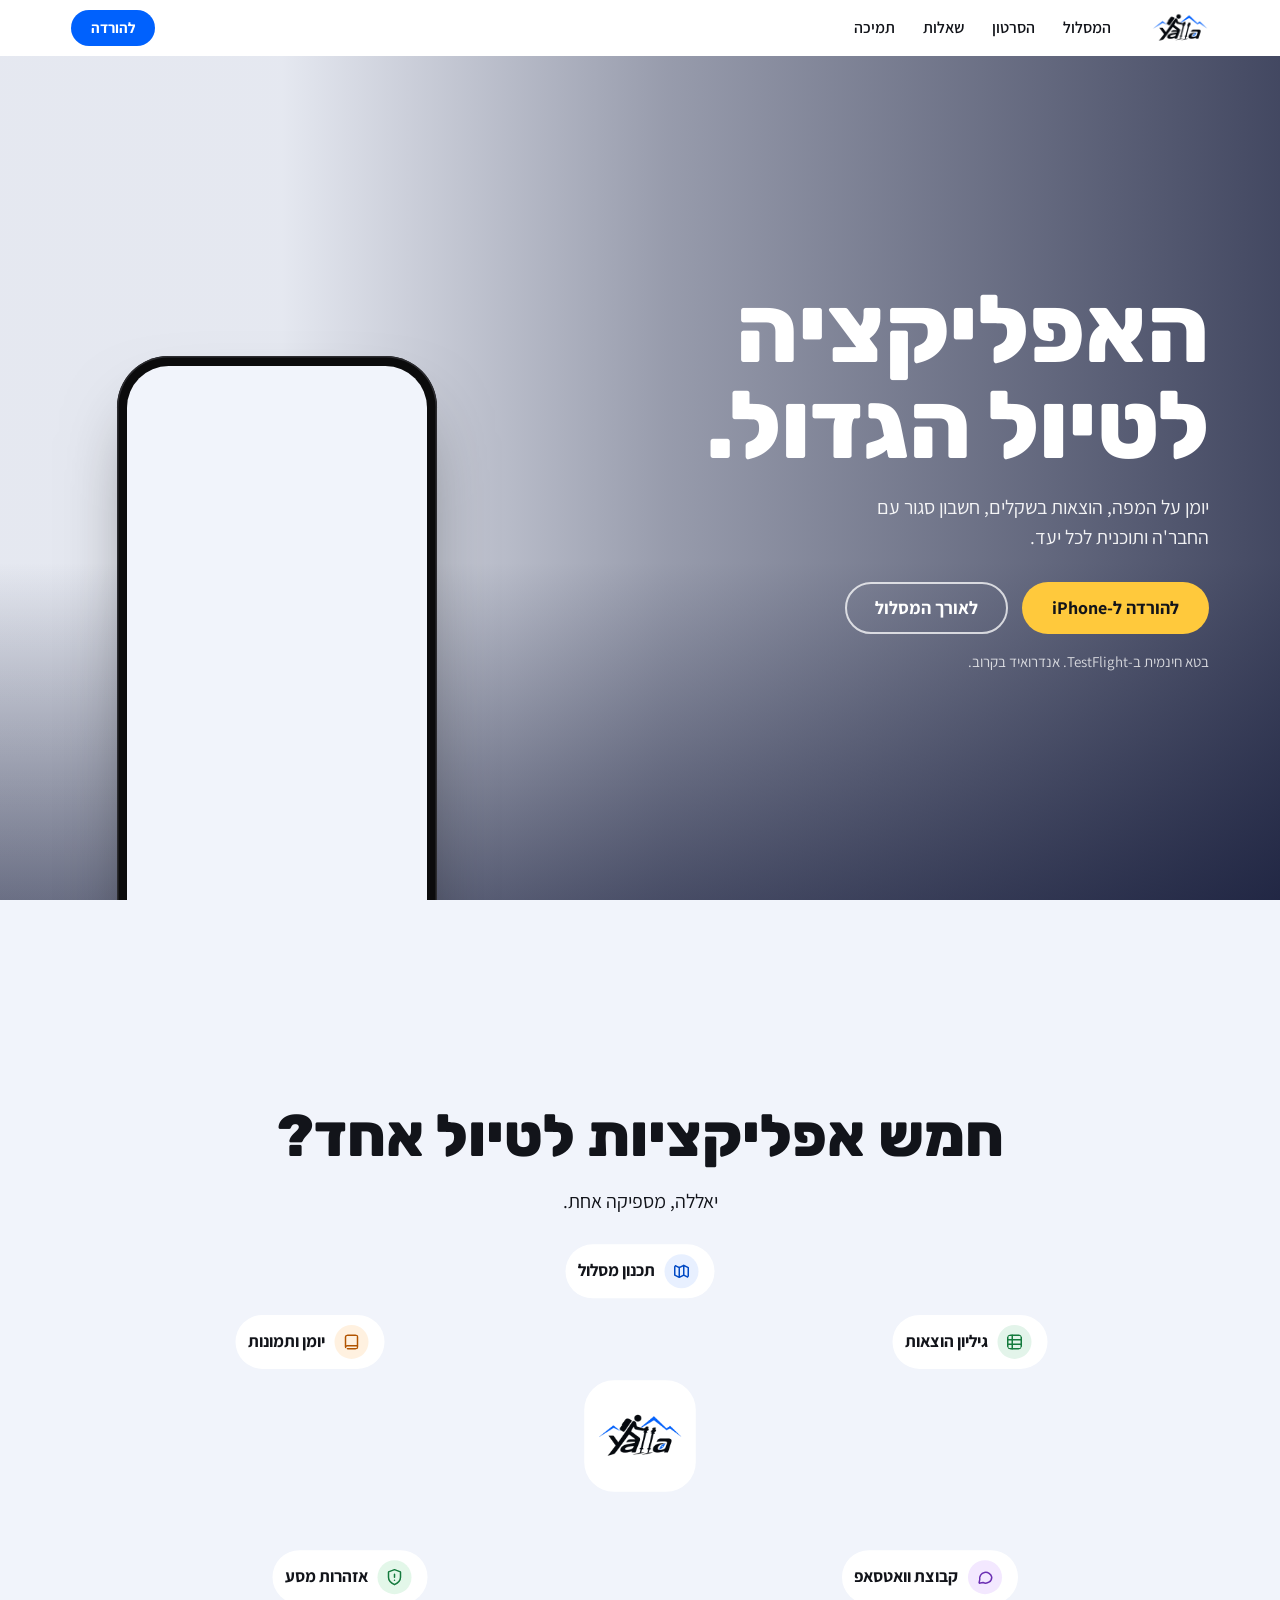
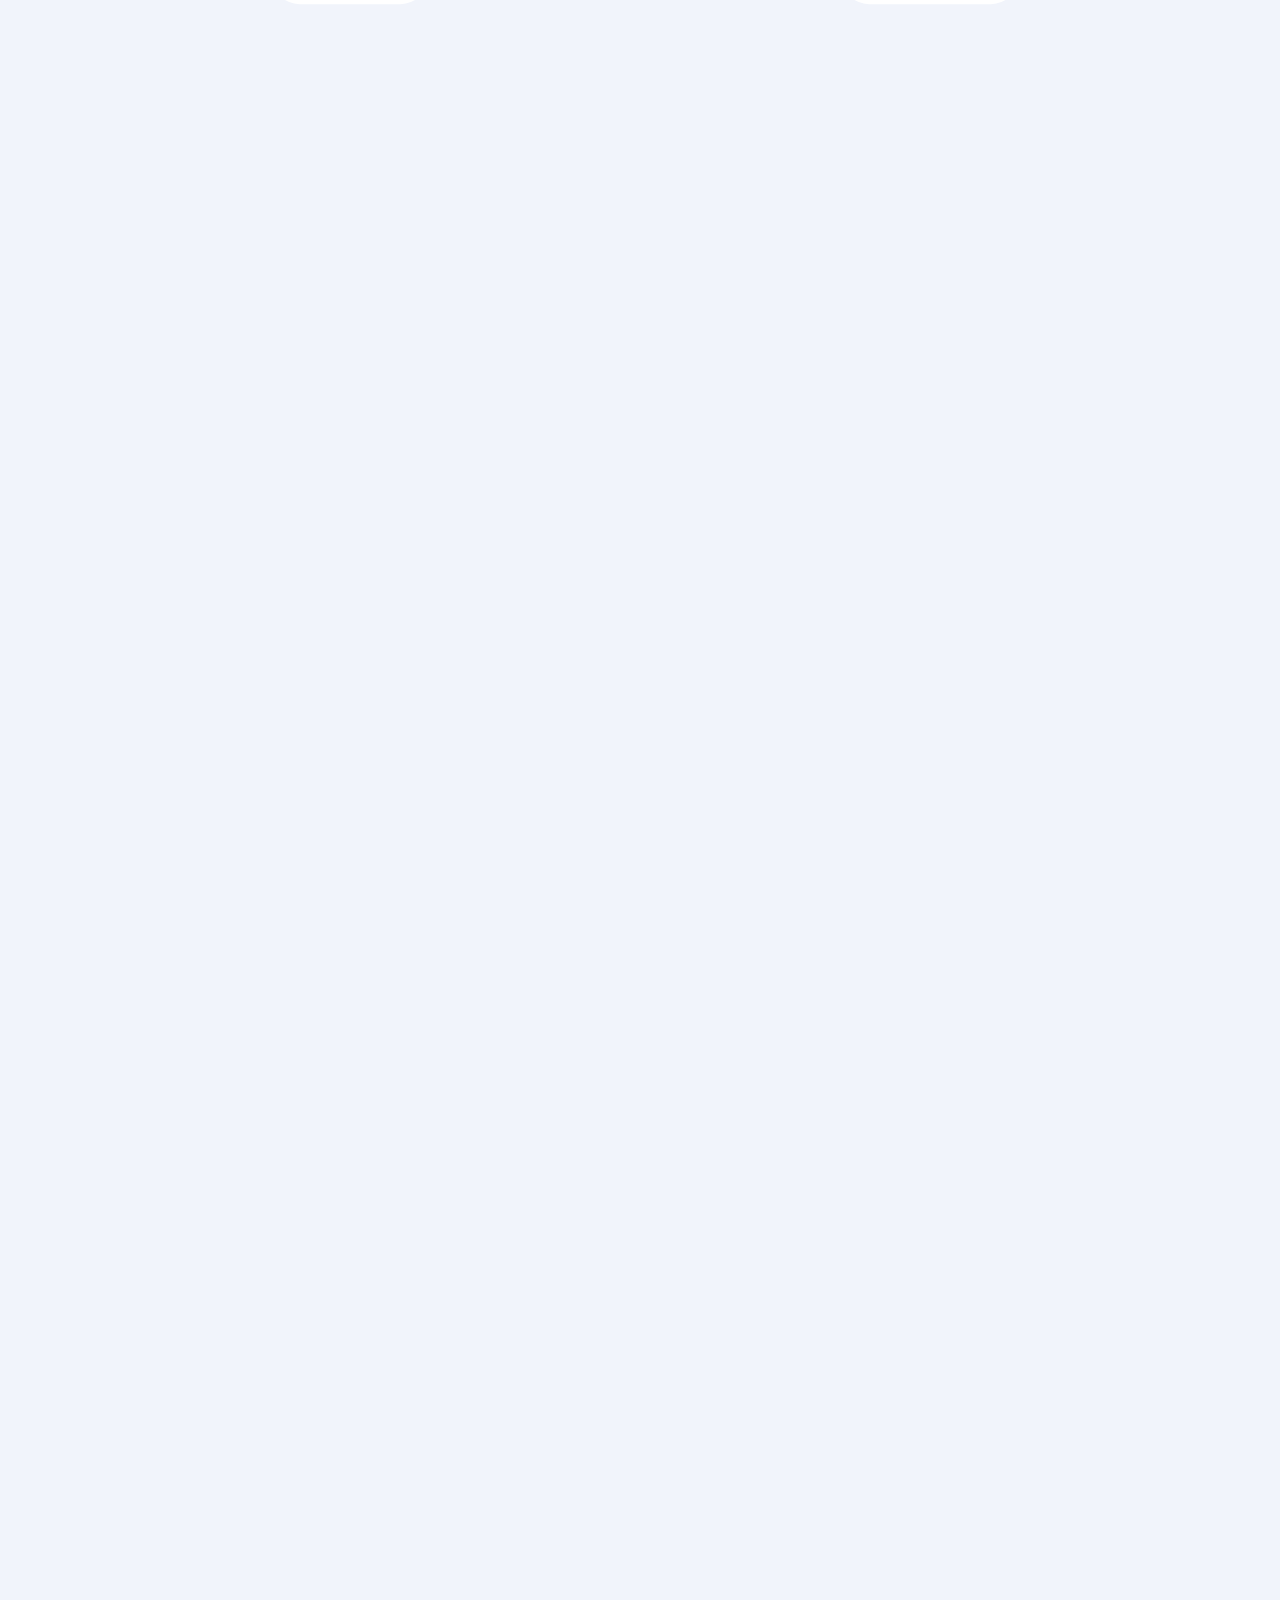
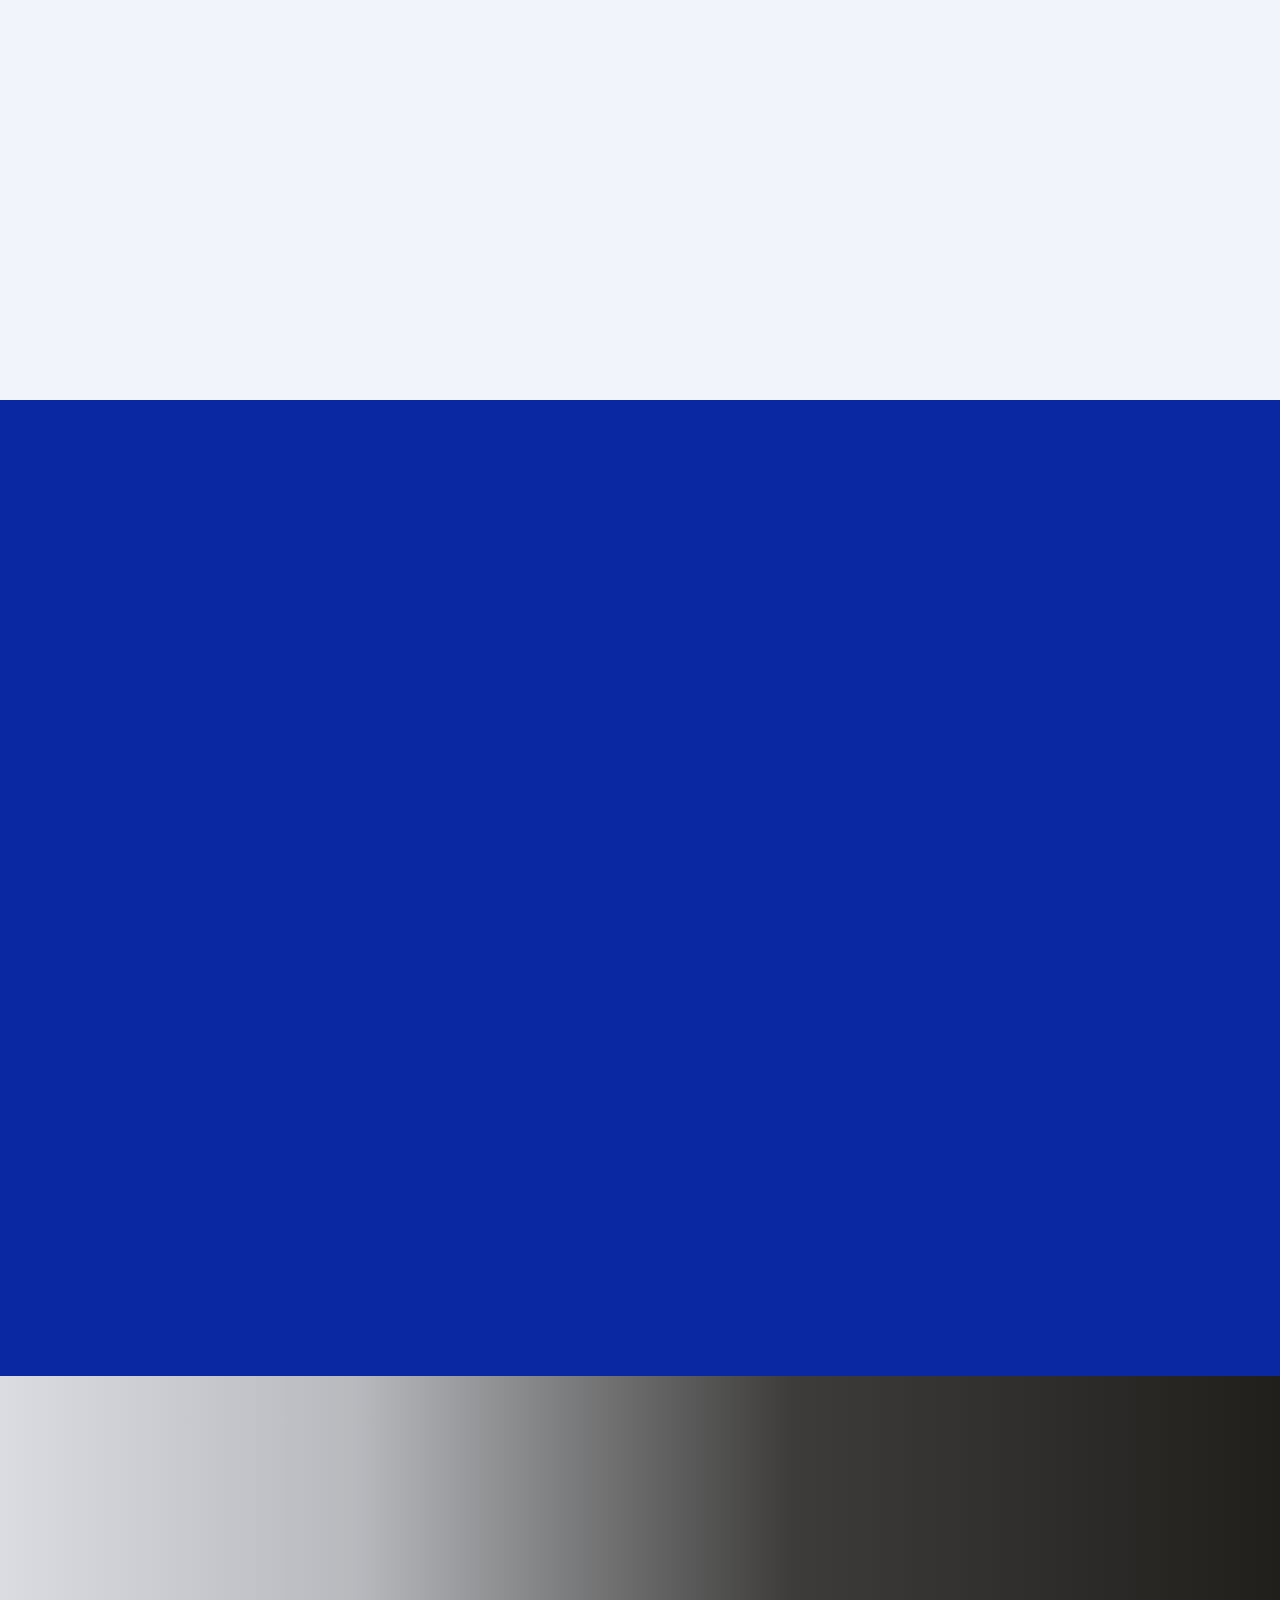
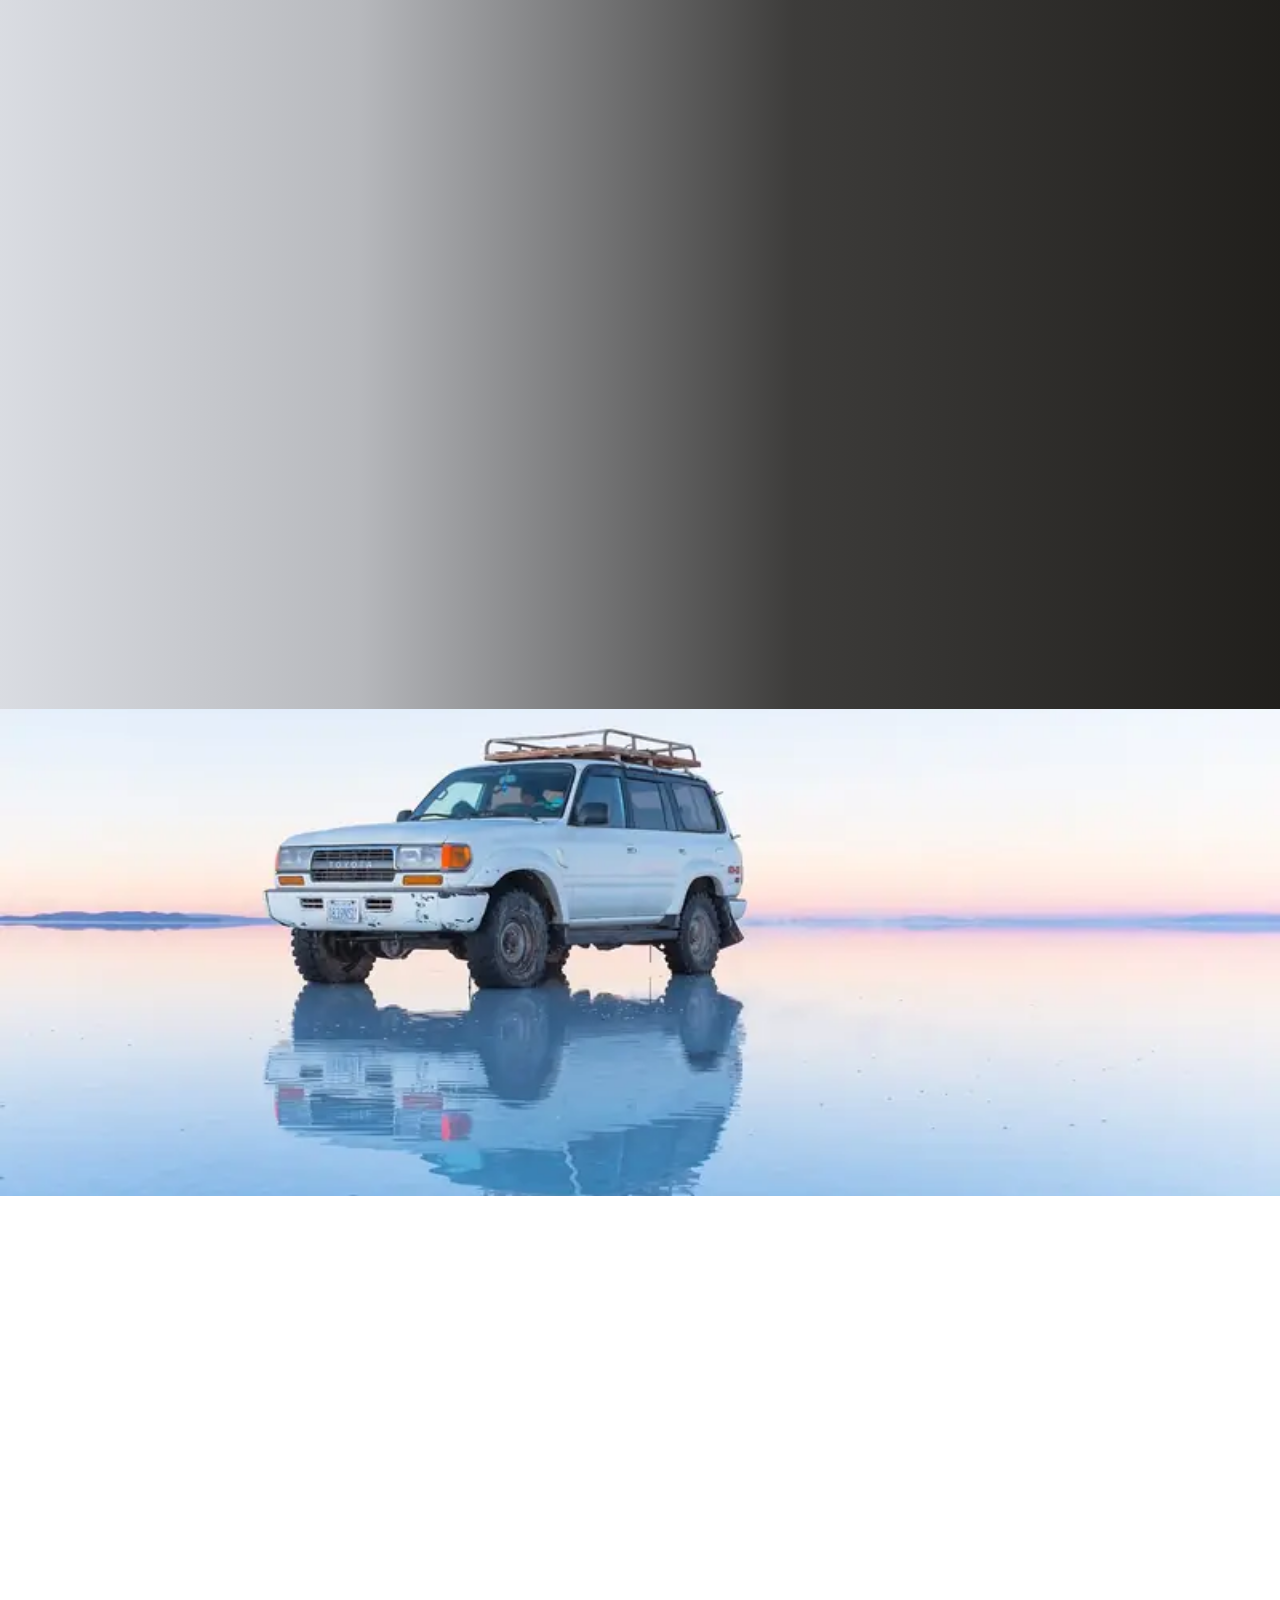
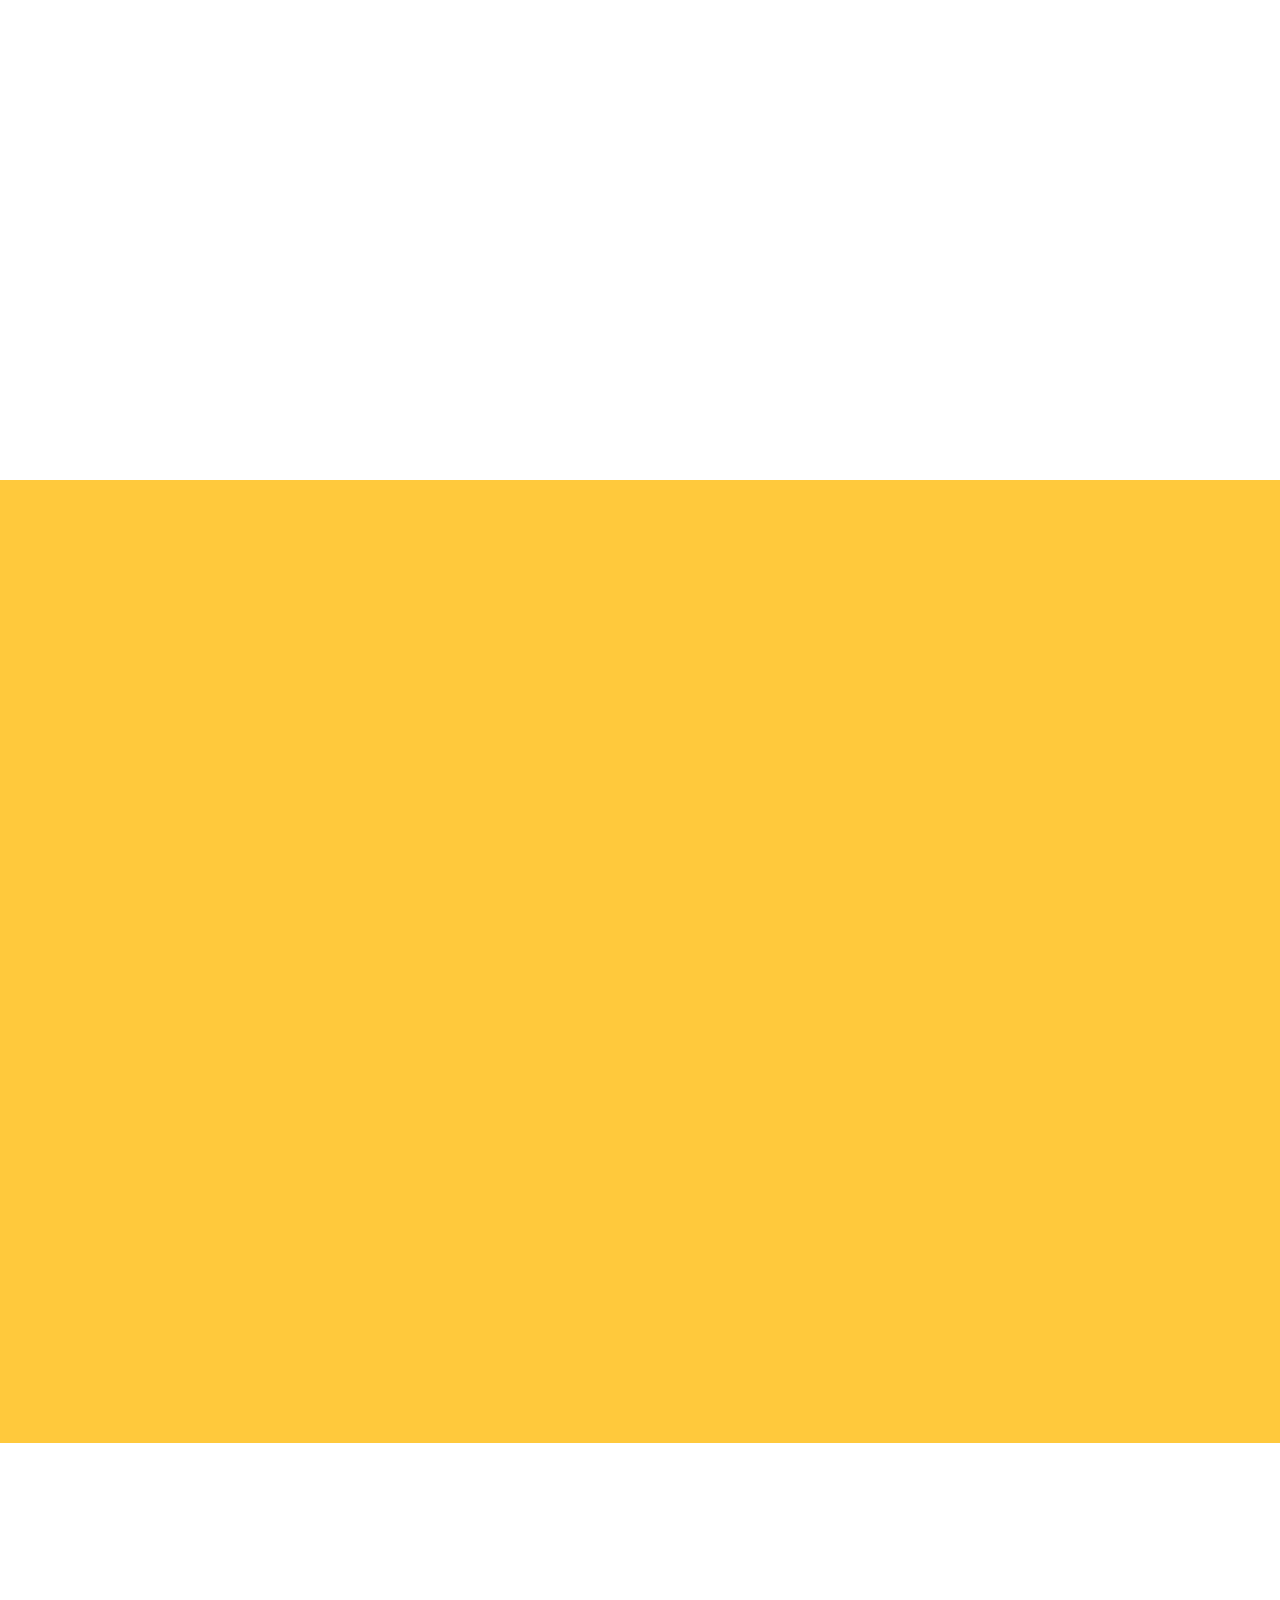
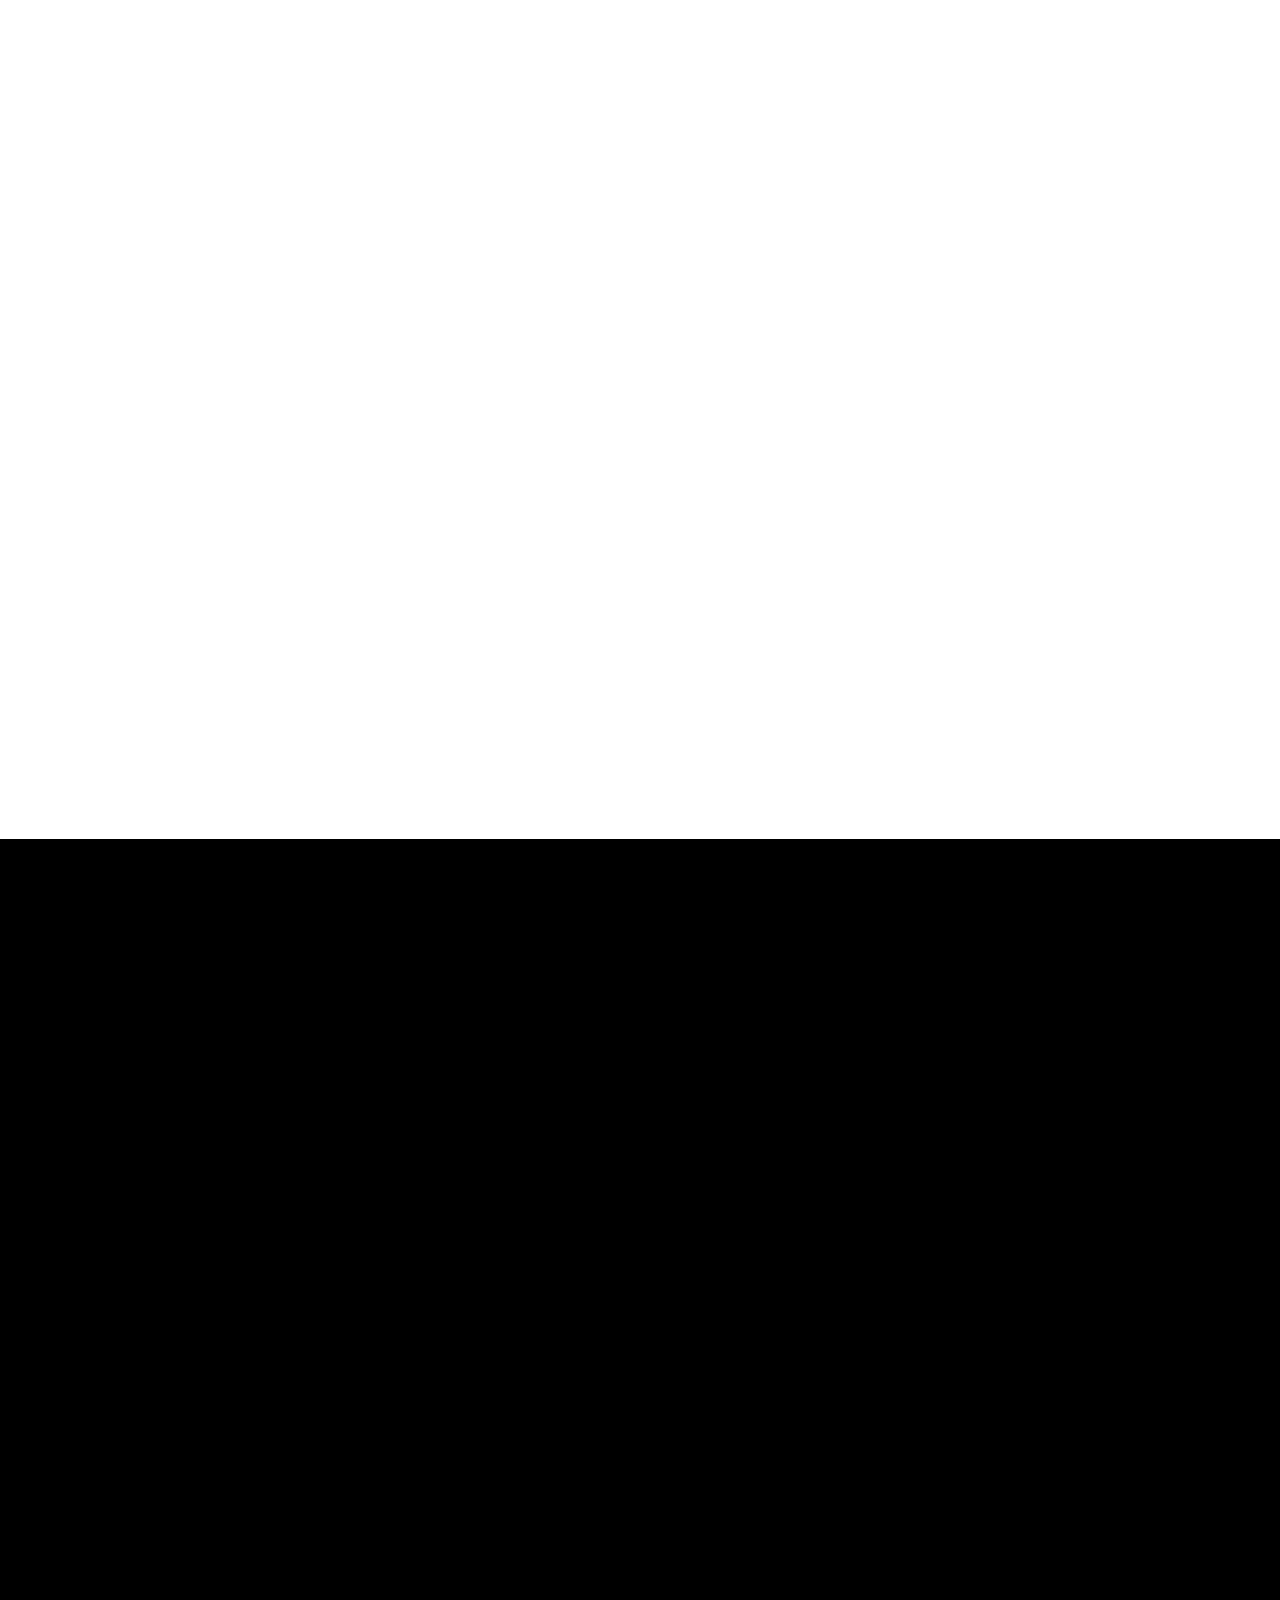
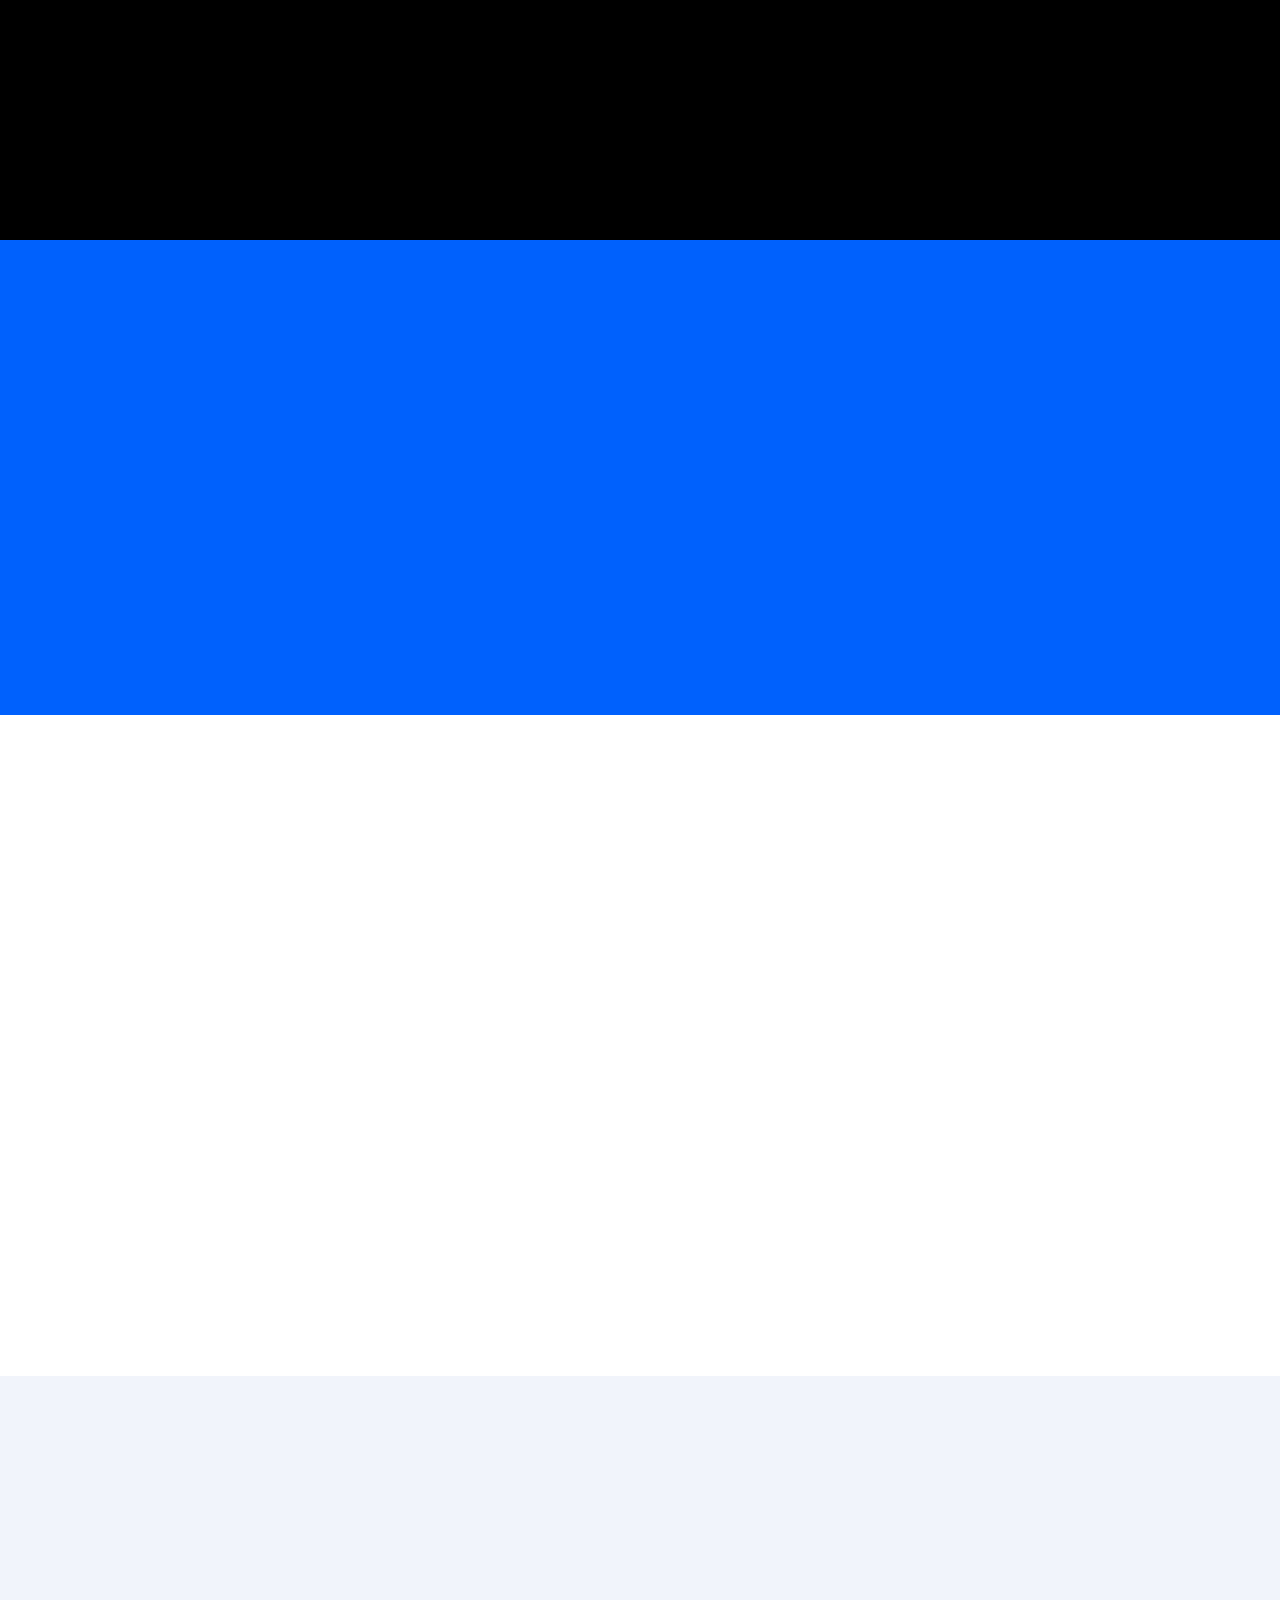
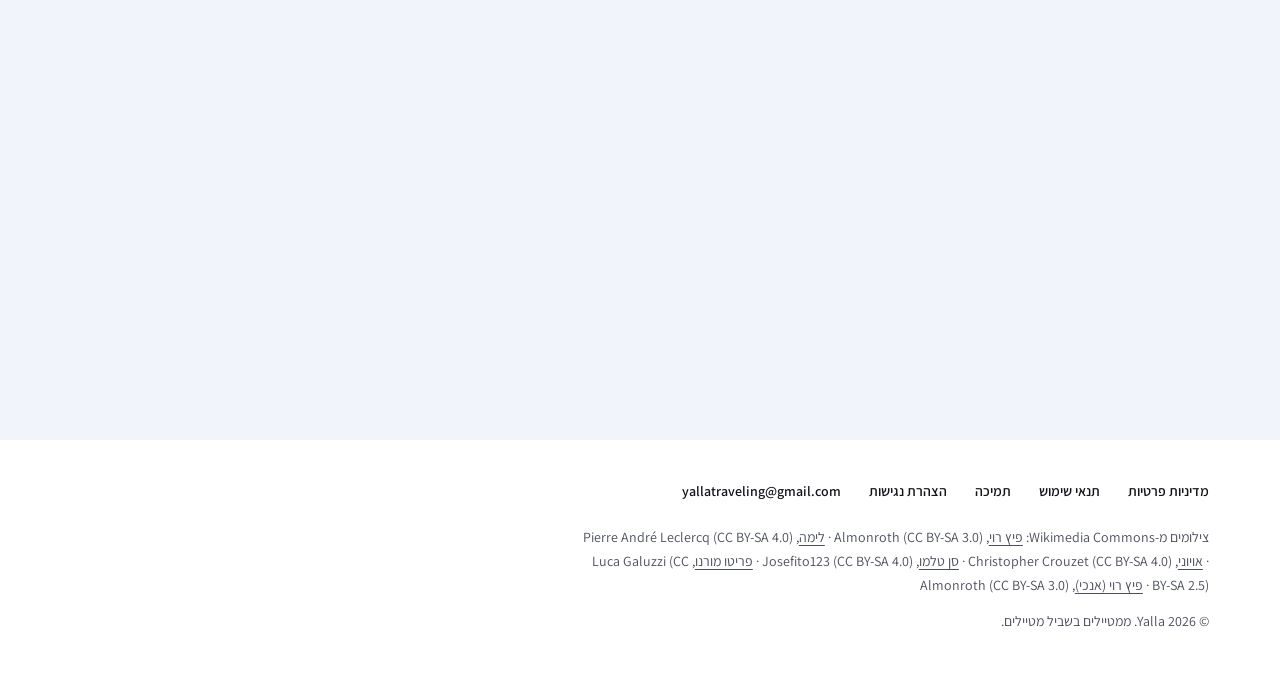
==== commit 4603e3cc: "דף הבית מחדש לפי סקיל העיצוב המעודכן: הדף הולך לאורך טיול אמיתי - קו מסלול מקווקו (כמו ביומן באפליקצ" ====
--- a/index.html
+++ b/index.html
@@ -6,18 +6,18 @@
 <meta name="referrer" content="no-referrer">
 <meta http-equiv="Content-Security-Policy" content="default-src 'none'; script-src 'self'; style-src 'self'; img-src 'self'; font-src 'self'; media-src 'self'; base-uri 'none'; form-action 'none'">
 <script src="site.js"></script>
-<title>Yalla — כל הטיול. באפליקציה אחת.</title>
-<meta name="description" content="יומן על המפה, הוצאות בכל מטבע, קיזוזים עם החבר'ה ותכנון עם AI. אפליקציה אחת לטיול הגדול, ממטיילים בשביל מטיילים.">
+<title>Yalla — האפליקציה לטיול הגדול</title>
+<meta name="description" content="יומן על המפה, הוצאות בשקלים, חשבון סגור עם החבר'ה ותוכנית לכל יעד. אפליקציה לטיול הגדול, ממטיילים בשביל מטיילים.">
 <link rel="canonical" href="https://yalla-traveling.com/">
 <link rel="icon" type="image/png" sizes="32x32" href="img/favicon-32.png">
 <link rel="apple-touch-icon" href="img/icon-180.png">
 <meta property="og:type" content="website">
-<meta property="og:title" content="Yalla — כל הטיול. באפליקציה אחת.">
-<meta property="og:description" content="יומן על המפה, הוצאות בכל מטבע, קיזוזים ותכנון עם AI — במקום אחד. ממטיילים בשביל מטיילים.">
+<meta property="og:title" content="Yalla — האפליקציה לטיול הגדול">
+<meta property="og:description" content="יומן על המפה, הוצאות בשקלים, חשבון סגור עם החבר'ה ותוכנית לכל יעד. ממטיילים בשביל מטיילים.">
 <meta property="og:image" content="https://yalla-traveling.com/img/og.jpg">
 <meta property="og:url" content="https://yalla-traveling.com/">
-<meta name="theme-color" content="#000000">
-<link rel="preload" href="fonts/Rubik_600SemiBold.ttf" as="font" type="font/ttf" crossorigin>
+<meta name="theme-color" content="#0A28A1">
+<link rel="preload" href="fonts/Rubik_800ExtraBold.ttf" as="font" type="font/ttf" crossorigin>
 <link rel="stylesheet" href="css/landing.css">
 </head>
 <body>
@@ -26,41 +26,43 @@
   <nav class="gnav-in" aria-label="ראשי">
     <a class="gnav-brand" href="#top" aria-label="Yalla, לראש הדף"><img src="img/l/logo-ui.webp" alt="" width="54" height="36" decoding="async"></a>
     <ul class="gnav-links" id="gnav-links">
-      <li><a href="#why">למה Yalla</a></li>
-      <li><a href="#inside">מה יש בפנים</a></li>
+      <li><a href="#route">המסלול</a></li>
       <li><a href="#film">הסרטון</a></li>
+      <li><a href="#faq">שאלות</a></li>
       <li><a href="support.html">תמיכה</a></li>
     </ul>
-    <a class="btn btn-compact" data-dl href="#download">הורדה</a>
+    <a class="btn btn-compact" data-dl href="#download">להורדה</a>
     <button class="gnav-menu" id="gnav-menu" type="button" aria-expanded="false" aria-controls="gnav-links" aria-label="תפריט">
       <svg viewBox="0 0 18 18" aria-hidden="true"><path d="M2 6h14M2 12h14"/></svg>
     </button>
   </nav>
 </header>
 <main id="main" tabindex="-1">
-  <section class="tile tile-blue hero" id="top" aria-labelledby="hero-t">
-    <div class="tile-copy">
-      <p class="eyebrow hero-ld">ממטיילים, בשביל מטיילים</p>
-      <h1 id="hero-t" class="hero-ld">כל הטיול.<br><span class="hl">באפליקציה אחת.</span></h1>
-      <p class="tile-sub hero-ld">יומן, הוצאות, קיזוזים ותכנון. בלי אקסל ובלי בלגן.</p>
-      <div class="btns hero-ld">
-        <a class="btn btn-white" data-dl href="#download">להורדה ל-iPhone</a>
-        <a class="btn btn-outline" href="#inside">מה יש בפנים</a>
-      </div>
-      <p class="soon hero-ld">אנדרואיד בקרוב</p>
-    </div>
-    <div class="hero-phone">
-      <div class="phone"><img src="img/l/scr-home.webp" width="599" height="1300" decoding="async" fetchpriority="high" alt="מסך הבית של Yalla: היעד, הימים בטיול, החברים והצ'אטים"></div>
-      <div class="sticker s1" aria-hidden="true"><small>קפה בבואנוס איירס</small>9,000 פסו = <b>25.65 ₪</b></div>
-      <div class="sticker s2" aria-hidden="true"><svg viewBox="0 0 24 24"><path d="M5 12l5 5L20 7"/></svg>3 העברות וסגרנו</div>
-      <div class="sticker s3" aria-hidden="true"><span class="ai">AI</span>תוכנית ל-14 יום מוכנה</div>
+  <section class="hero" id="top" aria-labelledby="hero-t">
+    <picture class="hero-photo">
+      <source media="(max-width: 734px)" srcset="img/p/fitzroy-portrait-900.webp">
+      <img src="img/p/fitzroy-1800.webp" srcset="img/p/fitzroy-900.webp 900w, img/p/fitzroy-1800.webp 1800w" sizes="100vw" width="1800" height="1200" alt="הפסגות של פיץ רוי בזריחה, ליד אל צ'לטן בפטגוניה" fetchpriority="high" decoding="async">
+    </picture>
+    <div class="hero-in">
+      <div class="hero-copy">
+        <h1 id="hero-t" class="ld">האפליקציה לטיול הגדול.</h1>
+        <p class="lede ld">יומן על המפה, הוצאות בשקלים, חשבון סגור עם החבר'ה ותוכנית לכל יעד.</p>
+        <div class="btns ld">
+          <a class="btn btn-sun" data-dl href="#download">להורדה ל-iPhone</a>
+          <a class="btn btn-ghost" href="#route">לאורך המסלול</a>
+        </div>
+        <p class="soon ld">בטא חינמית ב-TestFlight. אנדרואיד בקרוב.</p>
+      </div>
+      <div class="hero-phone ld">
+        <div class="phone"><img src="img/l/scr-home.webp" width="599" height="1300" decoding="async" alt="מסך הבית של Yalla: ארגנטינה, יום 54 בטיול, 4 מדינות, 95 ש״ח ליום בממוצע"></div>
+      </div>
     </div>
   </section>
   <section class="merge" id="why" aria-labelledby="why-t" data-progress>
     <div class="merge-stage">
-      <p class="eyebrow">מכירים את זה?</p>
-      <h2 id="why-t">חמש אפליקציות לטיול אחד?<br><span class="blue">מספיקה אחת.</span></h2>
-      <p class="sr">תכנון מסלול, גיליון הוצאות, יומן ותמונות, קבוצת וואטסאפ ואזהרות מסע — Yalla מחליפה את כולן.</p>
+      <h2 id="why-t">חמש אפליקציות לטיול אחד?</h2>
+      <p class="lede">יאללה, מספיקה אחת.</p>
+      <p class="sr">מפות, גיליון הוצאות, יומן ותמונות, קבוצת וואטסאפ ואזהרות מסע — Yalla מחליפה את כולן.</p>
       <div class="orbit" aria-hidden="true">
         <span class="chip"><svg viewBox="0 0 24 24"><path d="M9 20l-6-3V4l6 3 6-3 6 3v13l-6-3-6 3zM9 7v13M15 4v13"/></svg>תכנון מסלול</span>
         <span class="chip"><svg viewBox="0 0 24 24"><rect x="3" y="3" width="18" height="18" rx="2"/><path d="M3 9h18M3 15h18M9 3v18"/></svg>גיליון הוצאות</span>
@@ -72,118 +74,162 @@
       </div>
     </div>
   </section>
-  <section class="stk" id="inside" aria-labelledby="inside-t" data-progress data-handler="scenes">
-    <h2 id="inside-t" class="sr">מה יש בפנים</h2>
-    <div class="stk-sticky">
-      <div class="stk-phone" aria-hidden="true">
-        <div class="phone">
-          <img class="stk-img on" src="img/l/scr-money.webp" width="599" height="1300" loading="lazy" decoding="async" alt="">
-          <img class="stk-img" src="img/l/scr-settle.webp" width="599" height="1300" loading="lazy" decoding="async" alt="">
-          <img class="stk-img" src="img/l/scr-plan.webp" width="599" height="1300" loading="lazy" decoding="async" alt="">
-          <img class="stk-img" src="img/l/scr-journal.webp" width="599" height="1300" loading="lazy" decoding="async" alt="">
-        </div>
-      </div>
-      <div class="stk-scenes">
-        <article class="stk-copy on">
-          <img class="stk-shot" src="img/l/scr-money.webp" width="599" height="1300" loading="lazy" decoding="async" alt="מסך ההוצאות: כל הוצאה במטבע המקומי ובשקלים">
-          <p class="eyebrow">הוצאות</p>
-          <h3>כמה עלה הטיול?</h3>
-          <p>רושמים בפסו, בסול או בבאט, ורואים מיד בשקלים. ליום ולכל הטיול.</p>
-        </article>
-        <article class="stk-copy">
-          <img class="stk-shot" src="img/l/scr-settle.webp" width="599" height="1300" loading="lazy" decoding="async" alt="מסך הקיזוזים: מי חייב למי בקבוצה">
-          <p class="eyebrow">קיזוזים</p>
-          <h3>מי חייב למי?</h3>
-          <p>הקיזוז החכם סוגר את החשבון עם כל החבר'ה בכמה העברות.</p>
-        </article>
-        <article class="stk-copy">
-          <img class="stk-shot" src="img/l/scr-plan.webp" width="599" height="1300" loading="lazy" decoding="async" alt="מסך התכנון: תוכנית יום אחרי יום">
-          <p class="eyebrow">תכנון עם AI</p>
-          <h3>תוכנית, בדקה.</h3>
-          <p>כותבים לאן ולכמה זמן, ומקבלים מסלול עם לינה, תחבורה וטיפים.</p>
-        </article>
-        <article class="stk-copy">
-          <img class="stk-shot" src="img/l/scr-journal.webp" width="599" height="1300" loading="lazy" decoding="async" alt="מפת היומן: המסלול בין המדינות">
-          <p class="eyebrow">יומן</p>
-          <h3>הטיול נכתב לבד.</h3>
-          <p>יעדים, צעדים ותמונות על המפה, וסטורי מוכן לאינסטגרם בלחיצה.</p>
-        </article>
-      </div>
-      <div class="stk-dots" aria-hidden="true"><i class="on"></i><i></i><i></i><i></i></div>
-    </div>
-  </section>
-  <section class="tile tile-light film" id="film" aria-labelledby="film-t">
-    <div class="tile-copy">
-      <h2 id="film-t">15 שניות, וכבר תבינו.</h2>
-    </div>
-    <div class="film-frame" data-reveal>
-      <div class="film-inner">
-        <video id="film-v" muted loop playsinline preload="none" poster="video/yalla-hero-poster.jpg" data-vertical="video/yalla-vertical.mp4" data-vertical-poster="video/yalla-vertical-poster.jpg" aria-label="סרטון קצר על Yalla: הוצאות, קיזוזים, תכנון ויומן על המפה">
-          <source src="video/yalla-hero.webm" type="video/webm">
-          <source src="video/yalla-hero.mp4" type="video/mp4">
-        </video>
-      </div>
-      <button class="media-ctl is-paused" id="film-ctl" type="button" aria-label="הפעלת הסרטון">
-        <svg class="i-pause" viewBox="0 0 14 14" aria-hidden="true"><rect x="2" y="1" width="3.5" height="12" rx="1"/><rect x="8.5" y="1" width="3.5" height="12" rx="1"/></svg>
-        <svg class="i-play" viewBox="0 0 14 14" aria-hidden="true"><path d="M11 1.5v11l-9-5.5z"/></svg>
-      </button>
-    </div>
-  </section>
-  <section class="grid" aria-labelledby="more-t">
-    <h2 id="more-t" class="sr">וזה עוד לא הכול</h2>
-    <article class="tile tile-sun gtile">
-      <div class="tile-copy">
-        <h3>איך מגיעים.</h3>
-        <p class="tile-sub">קווים, תחנות ומחירים.</p>
-      </div>
-      <div class="gshot gshot-card"><img src="img/l/card-route-card.webp" width="610" height="700" loading="lazy" decoding="async" alt="כרטיס מסלול: אוטובוס בין שתי ערים, עם תחנות, זמנים ומחיר"></div>
-    </article>
-    <article class="tile tile-deep gtile">
-      <div class="tile-copy">
-        <h3>לפני שטסים.</h3>
-        <p class="tile-sub">ויזות ואזהרות מסע, בזמן.</p>
-      </div>
-      <div class="gshot"><div class="phone"><img src="img/l/scr-info.webp" width="599" height="1300" loading="lazy" decoding="async" alt="מסך המידע ליעד: ויזה, אזהרת מסע, מטבע וחשמל"></div></div>
-    </article>
-    <article class="tile tile-blue gtile">
-      <div class="tile-copy">
-        <h3>סטורי בלחיצה.</h3>
-        <p class="tile-sub">היום שלכם, מעוצב לאינסטגרם.</p>
-      </div>
-      <div class="gshot"><div class="phone"><img src="img/l/scr-story.webp" width="599" height="1300" loading="lazy" decoding="async" alt="סטורי מעוצב של יום בטיול"></div></div>
-    </article>
-    <article class="tile tile-light gtile">
-      <div class="tile-copy">
-        <h3>החבר'ה, איתכם.</h3>
-        <p class="tile-sub">צ'אט, חברים ותזכורות לדרך.</p>
-      </div>
-      <div class="gshot"><div class="phone"><img src="img/l/scr-home.webp" width="599" height="1300" loading="lazy" decoding="async" alt="מסך הבית: החברים והצ'אטים"></div></div>
-    </article>
-  </section>
-  <section class="tom" aria-labelledby="moment-t" data-progress>
-    <div class="tom-sticky">
-      <div class="tom-media"><img src="img/l/photo-hiker.webp" width="732" height="946" loading="lazy" decoding="async" alt="מטייל עם תרמיל עומד על סלע מול נוף הרים"></div>
-      <div class="tom-scrim" aria-hidden="true"></div>
-      <div class="tom-copy">
-        <h2 id="moment-t">הטיול הגדול אחרי הצבא? מגיע לו יותר.</h2>
-        <p>בנינו את Yalla בזמן שטיילנו בעצמנו. כל מה שחסר לנו בדרך, במקום אחד.</p>
-      </div>
-    </div>
-  </section>
-  <section class="tile tile-blue download" id="download" aria-labelledby="dl-t">
-    <div class="tile-copy">
-      <img class="dl-logo" src="img/l/logo-light.webp" alt="" width="96" height="64" loading="lazy" decoding="async">
-      <h2 id="dl-t">יאללה, טסים?</h2>
-      <p class="tile-sub">הורידו עכשיו, והטיול הבא כבר מסודר.</p>
-      <div class="btns">
-        <a class="btn btn-white btn-large" id="dl-main" href="https://testflight.apple.com/join/ZQH7fCGu" rel="noopener">להורדה ל-iPhone</a>
-      </div>
-      <p class="dl-note">גרסת בטא. ההורדה דרך TestFlight, האפליקציה של Apple לגרסאות בטא.</p>
+  <div class="route" id="route">
+    <div class="route-line" aria-hidden="true"><i></i></div>
+    <section class="stop stop-0" aria-labelledby="d0-t">
+      <div class="wrap split">
+        <div class="copy rv">
+          <h2 id="d0-t"><span class="dot" aria-hidden="true"></span>יום 0. מה צריך לפני הטיסה?</h2>
+          <p class="lede">בוחרים מדינה ורואים מיד: ויזה, אזהרת מסע, מטבע ותקע חשמל. בלי לחפש בעשרה אתרים.</p>
+        </div>
+        <div class="media rv">
+          <div class="phone"><img src="img/l/scr-info.webp" width="599" height="1300" loading="lazy" decoding="async" alt="מסך המידע ליעד: ויזה, אזהרת מסע, מטבע וחשמל"></div>
+        </div>
+      </div>
+    </section>
+    <section class="stop stop-1" aria-labelledby="d1-t">
+      <img class="bleed" src="img/p/lima-1600.webp" srcset="img/p/lima-800.webp 800w, img/p/lima-1600.webp 1600w" sizes="100vw" width="1600" height="1183" loading="lazy" decoding="async" alt="ארמון העירייה הצהוב בכיכר המרכזית של לימה, פרו">
+      <div class="wrap">
+        <div class="copy rv">
+          <h2 id="d1-t"><span class="dot" aria-hidden="true"></span>יום 1 בלימה. לאן עכשיו?</h2>
+          <p class="lede">כותבים לאן ולכמה זמן, ומקבלים תוכנית יום אחרי יום עם לינה, תחבורה וטיפים. וגם איך מגיעים: קווים, תחנות ומחירים.</p>
+        </div>
+        <div class="stack rv">
+          <div class="phone"><img src="img/l/scr-plan.webp" width="599" height="1300" loading="lazy" decoding="async" alt="מסך התכנון: תוכנית לאל צ'לטן ופיץ רוי, ואיך מגיעים"></div>
+        </div>
+      </div>
+    </section>
+    <section class="stop stop-19" aria-labelledby="d19-t">
+      <img class="band" src="img/p/uyuni-1600.webp" srcset="img/p/uyuni-800.webp 800w, img/p/uyuni-1600.webp 1600w" sizes="100vw" width="1600" height="1067" loading="lazy" decoding="async" alt="ג'יפ על מדבר המלח אויוני בבוליביה, משתקף במים הרדודים">
+      <div class="wrap">
+        <div class="copy rv">
+          <h2 id="d19-t"><span class="dot" aria-hidden="true"></span>יום 19. מי שילם על הג'יפ?</h2>
+          <p class="lede">ארבעה חברים, שלושה ימים במדבר המלח. Yalla סוגרת את החשבון בכמה שפחות העברות. נסו בעצמכם:</p>
+        </div>
+        <div class="split-tool rv" id="settle">
+          <div class="who" role="group" aria-labelledby="settle-t">
+            <p class="tool-t" id="settle-t">כמה כל אחד שילם (₪)</p>
+            <div class="row"><input class="nm" type="text" value="עומר" aria-label="שם"><input class="amt" type="number" inputmode="decimal" min="0" step="1" value="1200" aria-label="כמה עומר שילם"></div>
+            <div class="row"><input class="nm" type="text" value="דנה" aria-label="שם"><input class="amt" type="number" inputmode="decimal" min="0" step="1" value="360" aria-label="כמה דנה שילמה"></div>
+            <div class="row"><input class="nm" type="text" value="יואב" aria-label="שם"><input class="amt" type="number" inputmode="decimal" min="0" step="1" value="0" aria-label="כמה יואב שילם"></div>
+            <div class="row"><input class="nm" type="text" value="נועה" aria-label="שם"><input class="amt" type="number" inputmode="decimal" min="0" step="1" value="240" aria-label="כמה נועה שילמה"></div>
+          </div>
+          <div class="out">
+            <p class="tool-t">ככה סוגרים</p>
+            <p class="sum" id="settle-sum">סה״כ 1,800 ₪, לכל אחד 450 ₪</p>
+            <ol class="transfers" id="settle-out" aria-live="polite">
+              <li><span>מ<b>יואב</b> ל<b>עומר</b></span> <span class="num">450 ₪</span></li>
+              <li><span>מ<b>נועה</b> ל<b>עומר</b></span> <span class="num">210 ₪</span></li>
+              <li><span>מ<b>דנה</b> ל<b>עומר</b></span> <span class="num">90 ₪</span></li>
+            </ol>
+            <p class="fine">באפליקציה זה קורה לבד, מכל ההוצאות של הקבוצה ובכל מטבע.</p>
+          </div>
+        </div>
+      </div>
+    </section>
+    <section class="stop stop-33" aria-labelledby="d33-t">
+      <div class="wrap split">
+        <div class="copy rv">
+          <h2 id="d33-t"><span class="dot" aria-hidden="true"></span>יום 33. קפה ב-9,000 פסו.</h2>
+          <p class="lede">רושמים בכל מטבע ורואים מיד בשקלים: ליום, למדינה ולכל הטיול. אפשר גם פשוט לצלם את הקבלה.</p>
+          <div class="receipt" aria-label="דוגמה: קפה בסן טלמו, 9,000 פסו שהם 25.65 שקלים">
+            <p class="r-place">Café · San Telmo</p>
+            <p class="r-line"><span>קפה ומדיה לונה</span><span class="num">9,000 ARS</span></p>
+            <p class="r-total"><span>בשקלים</span><span class="num">25.65 ₪</span></p>
+          </div>
+        </div>
+        <div class="media photo-with-phone rv">
+          <img class="photo" src="img/p/buenos-aires-1400.webp" srcset="img/p/buenos-aires-800.webp 800w, img/p/buenos-aires-1400.webp 1400w" sizes="(max-width: 734px) 100vw, 50vw" width="1400" height="1050" loading="lazy" decoding="async" alt="בית קפה בפינת רחוב בשכונת סן טלמו בבואנוס איירס">
+          <div class="phone"><img src="img/l/scr-money.webp" width="599" height="1300" loading="lazy" decoding="async" alt="מסך ההוצאות: כל הוצאה במטבע המקומי ובשקלים"></div>
+        </div>
+      </div>
+    </section>
+    <section class="stop stop-54" aria-labelledby="d54-t">
+      <div class="wrap">
+        <div class="copy rv">
+          <h2 id="d54-t"><span class="dot" aria-hidden="true"></span>יום 54. הטיול כבר כתוב.</h2>
+          <p class="lede">כל יעד, צעד ותמונה נשמרים על המפה. בסוף היום יוצא סטורי מעוצב, ובסוף הטיול מפה של כל הדרך.</p>
+        </div>
+        <div class="gallery rv">
+          <img class="g-photo" src="img/p/glacier-1600.webp" srcset="img/p/glacier-800.webp 800w, img/p/glacier-1600.webp 1600w" sizes="(max-width: 734px) 100vw, 60vw" width="1600" height="1067" loading="lazy" decoding="async" alt="קרחון פריטו מורנו בפטגוניה הארגנטינאית">
+          <div class="phone"><img src="img/l/scr-journal.webp" width="599" height="1300" loading="lazy" decoding="async" alt="מפת היומן: המסלול בין המדינות"></div>
+          <div class="phone"><img src="img/l/scr-story.webp" width="599" height="1300" loading="lazy" decoding="async" alt="סטורי מעוצב של יום בטיול"></div>
+        </div>
+      </div>
+    </section>
+  </div>
+  <section class="film" id="film" aria-labelledby="film-t">
+    <div class="wrap">
+      <h2 id="film-t" class="rv">15 שניות על Yalla.</h2>
+      <div class="film-frame" data-reveal>
+        <div class="film-inner">
+          <video id="film-v" muted loop playsinline preload="none" poster="video/yalla-hero-poster.jpg" data-vertical="video/yalla-vertical.mp4" data-vertical-poster="video/yalla-vertical-poster.jpg" aria-label="סרטון קצר על Yalla: הוצאות, קיזוזים, תכנון ויומן על המפה">
+            <source src="video/yalla-hero.webm" type="video/webm">
+            <source src="video/yalla-hero.mp4" type="video/mp4">
+          </video>
+        </div>
+        <button class="media-ctl is-paused" id="film-ctl" type="button" aria-label="הפעלת הסרטון">
+          <svg class="i-pause" viewBox="0 0 14 14" aria-hidden="true"><rect x="2" y="1" width="3.5" height="12" rx="1"/><rect x="8.5" y="1" width="3.5" height="12" rx="1"/></svg>
+          <svg class="i-play" viewBox="0 0 14 14" aria-hidden="true"><path d="M11 1.5v11l-9-5.5z"/></svg>
+        </button>
+      </div>
+    </div>
+  </section>
+  <section class="makers" aria-labelledby="makers-t">
+    <div class="wrap">
+      <h2 id="makers-t" class="rv">בנינו את Yalla בדרך.</h2>
+      <p class="lede rv">אנחנו עומר וריף. כל מה שהיה חסר לנו בטיול נכנס לאפליקציה, וכל הודעה שלכם נכנסת לגרסה הבאה.</p>
+    </div>
+  </section>
+  <section class="faq" id="faq" aria-labelledby="faq-t">
+    <div class="wrap">
+      <h2 id="faq-t" class="rv">מה שואלים אותנו.</h2>
+      <div class="qa rv">
+        <details>
+          <summary>כמה זה עולה?</summary>
+          <p>בתקופת הבטא Yalla חינמית. לתכנון עם AI יש מכסה חודשית, כדי שכולם יוכלו להשתמש בו.</p>
+        </details>
+        <details>
+          <summary>איך מורידים את הבטא?</summary>
+          <p>מתקינים את TestFlight, האפליקציה של Apple לגרסאות בטא, ונכנסים לקישור ההורדה. משם Yalla מתעדכנת לבד.</p>
+        </details>
+        <details>
+          <summary>יש גרסה לאנדרואיד?</summary>
+          <p>עוד לא. אנחנו עובדים עליה עכשיו, ונעדכן כאן כשהיא תצא.</p>
+        </details>
+        <details>
+          <summary>מי רואה את היומן שלי?</summary>
+          <p>רק מי שאתם בוחרים. בעמוד של כל חבר מחליטים מה הוא רואה: יומן, רשימת חברים ויום הולדת.</p>
+        </details>
+        <details>
+          <summary>ומה עם הפרטיות?</summary>
+          <p>כל הפרטים ב<a href="privacy.html">מדיניות הפרטיות</a>. בקצרה: לא מוכרים מידע ולא עוקבים אחריכם ברקע.</p>
+        </details>
+      </div>
+    </div>
+  </section>
+  <section class="download" id="download" aria-labelledby="dl-t">
+    <div class="wrap">
+      <div class="pass rv">
+        <div class="pass-main">
+          <h2 id="dl-t">יאללה, טסים?</h2>
+          <dl class="pass-fields">
+            <div><dt>מ־</dt><dd>הבית</dd></div>
+            <div><dt>אל</dt><dd>הטיול הגדול</dd></div>
+            <div><dt>שער</dt><dd>TestFlight</dd></div>
+          </dl>
+          <a class="btn btn-large" id="dl-main" href="https://testflight.apple.com/join/ZQH7fCGu" rel="noopener">להורדה ל-iPhone</a>
+          <p class="fine">גרסת בטא חינמית. ההורדה דרך TestFlight, האפליקציה של Apple לגרסאות בטא.</p>
+        </div>
+        <div class="pass-stub" aria-hidden="true">
+          <img src="img/l/logo-ui.webp" alt="" width="108" height="72" loading="lazy" decoding="async">
+        </div>
+      </div>
     </div>
   </section>
 </main>
 <footer class="foot">
-  <div class="foot-in">
+  <div class="wrap">
     <ul class="foot-links">
       <li><a href="privacy.html">מדיניות פרטיות</a></li>
       <li><a href="terms.html">תנאי שימוש</a></li>
@@ -191,6 +237,13 @@
       <li><a href="accessibility.html">הצהרת נגישות</a></li>
       <li><a href="mailto:yallatraveling@gmail.com">yallatraveling@gmail.com</a></li>
     </ul>
+    <p class="credits">צילומים מ-Wikimedia Commons:
+      <a href="https://commons.wikimedia.org/wiki/File:Fitz_Roy_El_Chalten_sunrise-13.jpg" rel="noopener">פיץ רוי</a>, Almonroth (CC BY-SA 3.0) ·
+      <a href="https://commons.wikimedia.org/wiki/File:Palacio_municipa_Plaza_Mayor,_Lima_P%C3%A9rou_en_2011.jpg" rel="noopener">לימה</a>, Pierre André Leclercq (CC BY-SA 4.0) ·
+      <a href="https://commons.wikimedia.org/wiki/File:Reflection_on_the_Salar_de_Uyuni,_bolivia.jpg" rel="noopener">אויוני</a>, Christopher Crouzet (CC BY-SA 4.0) ·
+      <a href="https://commons.wikimedia.org/wiki/File:Caf%C3%A9_la_Poes%C3%ADa,_Barrio_de_San_Telmo,_Buenos_Aires_20181103_165709.jpg" rel="noopener">סן טלמו</a>, Josefito123 (CC BY-SA 4.0) ·
+      <a href="https://commons.wikimedia.org/wiki/File:Perito_Moreno_Glacier_Patagonia_Argentina_Luca_Galuzzi_2005.JPG" rel="noopener">פריטו מורנו</a>, Luca Galuzzi (CC BY-SA 2.5) ·
+      <a href="https://commons.wikimedia.org/wiki/File:Fitz_Roy_El_Chalten_sunrise-18.jpg" rel="noopener">פיץ רוי (אנכי)</a>, Almonroth (CC BY-SA 3.0)</p>
     <p class="legal">© 2026 Yalla. ממטיילים בשביל מטיילים.</p>
   </div>
 </footer>
--- a/css/landing.css
+++ b/css/landing.css
@@ -4,165 +4,132 @@
 @font-face { font-family: 'Assistant'; font-weight: 600; font-display: swap; src: url('../fonts/Assistant_600SemiBold.ttf') format('truetype'); }
 @font-face { font-family: 'Assistant'; font-weight: 700; font-display: swap; src: url('../fonts/Assistant_700Bold.ttf') format('truetype'); }
 :root {
-  --text: #12141a; --text-2: #5b6170; --text-3: #7a7f8c;
-  --on-color: #fff; --on-color-2: rgba(255, 255, 255, .82);
-  --page: #fff; --light: #f1f4fb;
-  --blue: #0061fd; --blue-hover: #0057e6; --blue-active: #004fd1; --deep: #0a28a1; --sun: #ffc93c;
-  --grad: linear-gradient(160deg, #0a28a1 0%, #0a2fc4 45%, #0061fd 100%);
-  --ease: cubic-bezier(.4, 0, .6, 1);
-  --ease-quad: cubic-bezier(.455, .03, .515, .955);
-  --ease-out-expo: cubic-bezier(.16, 1, .3, 1);
+  --ink: #12141a; --ink-2: #4b4f5c;
+  --ground: #fff; --mist: #f1f4fb;
+  --blue: #0061fd; --blue-hover: #0057e6; --deep: #0a28a1; --sun: #ffc93c;
+  --head: 'Rubik', 'Assistant', -apple-system, BlinkMacSystemFont, Arial, sans-serif;
+  --body: 'Assistant', -apple-system, BlinkMacSystemFont, Arial, sans-serif;
+  --ease-out: cubic-bezier(.23, 1, .32, 1);
+  --ease-in-out: cubic-bezier(.77, 0, .175, 1);
   --ease-ms: cubic-bezier(.8, 0, .2, 1);
-  --head: 'Rubik', 'Assistant', -apple-system, BlinkMacSystemFont, 'Helvetica Neue', Arial, sans-serif;
-  --body: 'Assistant', -apple-system, BlinkMacSystemFont, 'Helvetica Neue', Arial, sans-serif;
-  --h-hero: 64px; --lh-hero: 70px;
-  --h-sec: 50px; --lh-sec: 56px;
-  --h-grid: 40px; --lh-grid: 46px;
-  --sub: 26px; --lh-sub: 34px;
-  --sub-grid: 21px; --lh-sub-grid: 28px;
-  --seam: 12px; --r: 28px;
+  --t-display: clamp(46px, 7.4vw, 112px);
+  --t-head: clamp(34px, 4.6vw, 68px);
+  --t-lede: clamp(19px, 1.55vw, 23px);
+  --W: 1240px;
+  --pad: clamp(20px, 4vw, 56px);
+  --gap: 36px;
+  --pad-s: calc(var(--pad) + var(--gap) + 12px);
+  --sec: clamp(96px, 11vw, 176px);
   color-scheme: light;
 }
-@media (max-width: 1068px) {
-  :root { --h-hero: 54px; --lh-hero: 60px; --h-sec: 42px; --lh-sec: 48px; --h-grid: 32px; --lh-grid: 38px;
-    --sub: 23px; --lh-sub: 30px; --sub-grid: 19px; --lh-sub-grid: 25px; }
-}
-@media (max-width: 734px) {
-  :root { --h-hero: 36px; --lh-hero: 42px; --h-sec: 32px; --lh-sec: 38px; --h-grid: 28px; --lh-grid: 34px;
-    --sub: 19px; --lh-sub: 26px; --sub-grid: 17px; --lh-sub-grid: 23px; --r: 24px; }
-}
+@media (max-width: 734px) { :root { --gap: 26px; --pad-s: calc(var(--pad) + var(--gap) + 4px); } }
 *, *::before, *::after { box-sizing: border-box; }
-html { -webkit-text-size-adjust: 100%; scroll-padding-top: 52px; }
+html { -webkit-text-size-adjust: 100%; scroll-padding-top: 64px; caret-color: var(--blue); accent-color: var(--blue); }
 @media (prefers-reduced-motion: no-preference) { html { scroll-behavior: smooth; } }
-body { margin: 0; background: var(--page); color: var(--text); font: 400 17px/27px var(--body); letter-spacing: 0;
+body { margin: 0; background: var(--ground); color: var(--ink); font: 400 18px/1.6 var(--body); letter-spacing: 0;
   -webkit-font-smoothing: antialiased; overflow-x: clip; }
+::selection { background: rgba(255, 201, 60, .55); color: inherit; }
 img, video { display: block; max-width: 100%; }
-a { color: var(--blue); text-decoration: none; }
+img { background: var(--mist); height: auto; }
+a { color: var(--blue); text-underline-offset: .18em; text-decoration-thickness: from-font; }
 h1, h2, h3 { font-family: var(--head); font-weight: 800; letter-spacing: 0; margin: 0; text-wrap: balance; }
-p { margin: 0; }
-ul { margin: 0; padding: 0; list-style: none; }
-button { font: inherit; }
+p { margin: 0; text-wrap: pretty; }
+ul, ol, dl, dd { margin: 0; padding: 0; list-style: none; }
+button, input { font: inherit; color: inherit; }
+.num { font-variant-numeric: tabular-nums; }
 :focus-visible { outline: 3px solid var(--sun); outline-offset: 3px; border-radius: 6px; }
 .sr { position: absolute; width: 1px; height: 1px; overflow: hidden; clip: rect(0 0 0 0); white-space: nowrap; }
-.skip { position: absolute; top: -60px; inset-inline-start: 16px; background: #fff; color: var(--text); padding: 10px 16px;
+.skip { position: absolute; top: -60px; inset-inline-start: 16px; background: #fff; color: var(--ink); padding: 10px 16px;
   border-radius: 10px; z-index: 10000; font-weight: 700; }
 .skip:focus { top: 12px; }
-.blue { color: var(--blue); }
-.btn { display: inline-flex; align-items: center; justify-content: center; min-height: 48px; padding: 12px 26px;
-  border: 2px solid transparent; border-radius: 980px; background: var(--blue); color: #fff;
-  font: 700 17px/20px var(--body); white-space: nowrap; cursor: pointer;
-  transition: background-color .15s linear, color .15s linear, border-color .15s linear, transform .3s var(--ease-out-expo); }
-@media (hover: hover) { .btn:hover { background: var(--blue-hover); transform: scale(1.04); } }
-.btn:active { background: var(--blue-active); transform: scale(.98); }
-.btn-white { background: #fff; color: var(--blue); }
-@media (hover: hover) { .btn-white:hover { background: #fff; color: var(--deep); } }
-.btn-white:active { background: #eef3ff; }
-.btn-outline { background: transparent; color: #fff; border-color: rgba(255, 255, 255, .7); }
-@media (hover: hover) { .btn-outline:hover { background: rgba(255, 255, 255, .14); border-color: #fff; } }
-.btn-compact { min-height: 30px; padding: 4px 14px; border-width: 0; font-size: 14px; line-height: 20px; }
-.btn-large { font-size: 20px; padding: 16px 36px; }
-.btns { display: flex; flex-wrap: wrap; justify-content: center; gap: 14px; margin-top: 22px; }
-.gnav { position: sticky; top: 0; z-index: 9000; height: 48px; background: rgba(255, 255, 255, .78);
-  -webkit-backdrop-filter: saturate(1.8) blur(20px); backdrop-filter: saturate(1.8) blur(20px);
-  box-shadow: 0 1px 0 rgba(0, 0, 0, .06); }
-.gnav-in { max-width: 1024px; height: 48px; margin: 0 auto; padding-inline: 22px; display: flex; align-items: center; gap: 24px; }
-.gnav-brand { display: flex; align-items: center; }
-.gnav-brand img { width: 50px; height: auto; }
-.gnav-links { display: flex; gap: 6px; margin-inline-end: auto; }
-.gnav-links a { display: block; padding: 0 10px; font-size: 14px; font-weight: 600; line-height: 48px; color: rgba(18, 20, 26, .78);
-  transition: color .32s var(--ease); }
-.gnav-links a:hover { color: var(--blue); }
-.gnav-menu { display: none; width: 44px; height: 44px; margin-inline-start: -12px; padding: 0; border: 0; background: none;
-  color: var(--text); cursor: pointer; }
-.gnav-menu svg { display: block; width: 18px; height: 18px; margin: 0 auto; fill: none; stroke: currentColor; stroke-width: 1.6;
-  stroke-linecap: round; transition: transform .32s var(--ease); }
+.wrap { max-width: var(--W); margin-inline: auto; padding-inline: var(--pad); }
+.lede { font-size: var(--t-lede); line-height: 1.5; margin-top: 18px; max-width: 34ch; }
+.fine { font-size: 15px; line-height: 1.5; color: var(--ink-2); }
+.btn { display: inline-flex; align-items: center; justify-content: center; min-height: 52px; padding: 13px 28px;
+  border: 2px solid transparent; border-radius: 980px; background: var(--blue); color: #fff; text-decoration: none;
+  font: 700 18px/20px var(--body); white-space: nowrap; cursor: pointer;
+  transition: transform 160ms var(--ease-out), background-color 200ms ease, border-color 200ms ease, color 200ms ease; }
+.btn:active { transform: scale(.97); }
+@media (hover: hover) and (pointer: fine) { .btn:hover { background: var(--blue-hover); } }
+.btn-sun { background: var(--sun); color: var(--ink); }
+@media (hover: hover) and (pointer: fine) { .btn-sun:hover { background: #ffd45f; } }
+.btn-ghost { background: transparent; color: #fff; border-color: rgba(255, 255, 255, .75); }
+@media (hover: hover) and (pointer: fine) { .btn-ghost:hover { background: rgba(255, 255, 255, .14); border-color: #fff; } }
+.btn-compact { min-height: 36px; padding: 6px 18px; font-size: 15px; }
+@media (pointer: coarse) { .btn-compact { min-height: 44px; padding-inline: 20px; } }
+.btn-large { min-height: 60px; padding: 16px 40px; font-size: 20px; }
+.btns { display: flex; flex-wrap: wrap; gap: 14px; margin-top: 30px; }
+.gnav { position: sticky; top: 0; z-index: 9000; height: 56px; background: rgba(255, 255, 255, .82);
+  -webkit-backdrop-filter: saturate(1.8) blur(20px); backdrop-filter: saturate(1.8) blur(20px); }
+.gnav-in { max-width: var(--W); height: 56px; margin: 0 auto; padding-inline: var(--pad); display: flex; align-items: center; gap: 28px; }
+.gnav-brand { display: flex; align-items: center; min-height: 44px; }
+.gnav-brand img { width: 58px; height: auto; background: none; }
+.gnav-links { display: flex; gap: 4px; margin-inline-end: auto; }
+.gnav-links a { display: block; padding: 0 12px; font-size: 16px; font-weight: 600; line-height: 56px; color: var(--ink); text-decoration: none;
+  transition: color 200ms ease; }
+@media (hover: hover) and (pointer: fine) { .gnav-links a:hover { color: var(--blue); } }
+.gnav-menu { display: none; width: 44px; height: 44px; padding: 0; border: 0; background: none; cursor: pointer; }
+.gnav-menu svg { display: block; width: 20px; height: 20px; margin: 0 auto; fill: none; stroke: currentColor; stroke-width: 1.6;
+  stroke-linecap: round; transition: transform 240ms var(--ease-out); }
 .gnav.open .gnav-menu svg { transform: rotate(90deg); }
 @media (max-width: 833px) {
   .gnav-in { gap: 12px; }
   .gnav-brand { margin-inline-end: auto; }
   .gnav-menu { display: block; }
-  .gnav-links { position: absolute; inset: 48px 0 auto 0; flex-direction: column; gap: 0; padding: 8px 32px 28px;
-    background: rgba(255, 255, 255, .97); box-shadow: 0 20px 40px -20px rgba(10, 40, 161, .25);
-    visibility: hidden; opacity: 0; transform: translateY(-8px);
-    transition: opacity .24s var(--ease), transform .24s var(--ease), visibility 0s .24s; }
+  .gnav-links { position: absolute; inset: 56px 0 auto 0; flex-direction: column; gap: 0; padding: 8px var(--pad) 28px;
+    background: #fff; box-shadow: 0 28px 40px -24px rgba(0, 0, 0, .3); visibility: hidden; opacity: 0; transform: translateY(-8px);
+    transition: opacity 200ms var(--ease-out), transform 200ms var(--ease-out), visibility 0s 200ms; }
   .gnav.open .gnav-links { visibility: visible; opacity: 1; transform: none; transition-delay: 0s; }
-  .gnav-links a { font: 800 26px/54px var(--head); color: var(--text); padding: 0; }
-}
-main { display: grid; gap: var(--seam); padding: var(--seam); }
-.tile { position: relative; overflow: clip; text-align: center; border-radius: var(--r); }
-.tile-light { background: var(--light); color: var(--text); }
-.tile-blue { background: var(--grad); color: var(--on-color); }
-.tile-deep { background: var(--deep); color: var(--on-color); }
-.tile-sun { background: var(--sun); color: #1c1f26; }
-.tile-copy { position: relative; z-index: 2; padding: 56px 22px 0; max-width: 840px; margin: 0 auto; }
-.eyebrow { font: 700 19px/25px var(--body); color: var(--blue); margin-bottom: 8px; }
-.tile-blue .eyebrow, .tile-deep .eyebrow { display: inline-block; padding: 6px 14px; border-radius: 980px; font-size: 15px; line-height: 20px;
-  color: #fff; background: rgba(255, 255, 255, .14); box-shadow: inset 0 0 0 1px rgba(255, 255, 255, .25); margin-bottom: 18px; }
-.tile h1 { font-size: var(--h-hero); line-height: var(--lh-hero); }
-.tile h2 { font-size: var(--h-sec); line-height: var(--lh-sec); }
-.tile-sub { font-size: var(--sub); line-height: var(--lh-sub); margin-top: 10px; color: var(--text-2); }
-.tile-blue .tile-sub, .tile-deep .tile-sub { color: var(--on-color-2); }
-.tile-sun .tile-sub { color: rgba(28, 31, 38, .75); }
+  .gnav-links a { font: 800 28px/58px var(--head); padding: 0; }
+}
 .phone { --w: 300px; position: relative; width: var(--w); aspect-ratio: 599 / 1300; padding: calc(var(--w) * .032);
-  border-radius: calc(var(--w) * .16); background: #0b0b0c; box-shadow: inset 0 0 0 1.5px #2c2c30, 0 30px 60px -24px rgba(0, 20, 90, .45); }
+  border-radius: calc(var(--w) * .16); background: #0b0b0c; box-shadow: inset 0 0 0 1.5px #2c2c30; flex: none; }
 .phone > img { width: 100%; height: 100%; object-fit: cover; border-radius: calc(var(--w) * .13); }
-.hero { height: min(860px, calc(100svh - 72px)); min-height: 660px; display: grid; grid-template-rows: auto 1fr; }
-.hero .tile-copy { padding-top: 52px; }
-.hl { background: linear-gradient(transparent 62%, var(--sun) 62%, var(--sun) 90%, transparent 90%) no-repeat right / 100% 100%;
-  -webkit-box-decoration-break: clone; box-decoration-break: clone; }
-.js .hl { background-size: 0 100%; }
-.js.loaded .hl { background-size: 100% 100%; transition: background-size 1s var(--ease-out-expo) .8s; }
-.soon { margin-top: 14px; font-size: 14px; line-height: 20px; color: rgba(255, 255, 255, .7); }
-.hero-phone { --w: min(320px, 70vw); position: relative; display: flex; justify-content: center; align-items: flex-start; padding-top: 40px; }
-.hero-phone .phone { --w: inherit; }
-.sticker { position: absolute; z-index: 3; display: flex; align-items: center; gap: 8px; padding: 12px 16px; border-radius: 18px;
-  background: #fff; color: var(--text); font: 700 15px/20px var(--body); text-align: start; white-space: nowrap;
-  box-shadow: 0 16px 36px rgba(0, 10, 60, .3); rotate: var(--rot, 0deg); animation: float 5s ease-in-out infinite; }
-.sticker small { display: block; color: var(--text-2); font-weight: 600; font-size: 13px; line-height: 16px; }
-.sticker b { color: var(--blue); }
-.sticker svg { width: 22px; height: 22px; padding: 3px; border-radius: 50%; background: #1c1f26; fill: none; stroke: var(--sun); stroke-width: 3;
-  stroke-linecap: round; stroke-linejoin: round; }
-.sticker .ai { padding: 3px 8px; border-radius: 8px; background: var(--blue); color: #fff; font: 800 13px/18px var(--head); }
-.s1 { --rot: 4deg; top: 110px; left: calc(50% + var(--w) / 2 - 60px); display: block; }
-.s2 { --rot: -3deg; top: 270px; right: calc(50% + var(--w) / 2 - 50px); background: var(--sun); color: #1c1f26; font-family: var(--head);
-  font-weight: 800; animation-delay: -2s; animation-duration: 6s; }
-.s3 { --rot: 2deg; top: 430px; left: calc(50% + var(--w) / 2 - 40px); animation-delay: -3.5s; animation-duration: 5.5s; }
-@keyframes float { 0%, 100% { translate: 0 0; } 50% { translate: 0 -10px; } }
-@media (max-width: 734px) {
-  .hero { min-height: 680px; }
-  .hero .tile-copy { padding-top: 40px; }
-  .hero-phone { padding-top: 30px; }
-  .sticker { padding: 9px 12px; font-size: 13px; line-height: 17px; border-radius: 14px; }
-  .sticker small { font-size: 11px; line-height: 14px; }
-  .s1 { top: 70px; left: auto; right: 6px; }
-  .s2 { top: 200px; right: auto; left: 6px; }
-  .s3 { top: 330px; left: auto; right: 6px; }
-}
-.js .hero-ld { opacity: 0; transform: translateY(20px); }
-.js .hero-phone .phone { opacity: 0; transform: translateY(80px) scale(1.06); }
-.js .sticker { opacity: 0; scale: .6; }
-.js.loaded .hero-ld { opacity: 1; transform: none; transition: opacity 1s var(--ease-out-expo), transform 1s var(--ease-out-expo); }
-.js.loaded .hero-ld:nth-child(2) { transition-delay: .08s; }
-.js.loaded .hero-ld:nth-child(3) { transition-delay: .16s; }
-.js.loaded .hero-ld:nth-child(4) { transition-delay: .24s; }
-.js.loaded .hero-ld:nth-child(5) { transition-delay: .3s; }
-.js.loaded .hero-phone .phone { opacity: 1; transform: none; transition: opacity .9s var(--ease-quad) .2s, transform 1.5s var(--ease-out-expo) .2s; }
-.js.loaded .sticker { opacity: 1; scale: 1; transition: opacity .4s var(--ease) .9s, scale .7s cubic-bezier(.34, 1.56, .64, 1) .9s; }
-.js.loaded .s2 { transition-delay: 1.05s; }
-.js.loaded .s3 { transition-delay: 1.2s; }
-.merge { --p: 0; position: relative; border-radius: var(--r); background: var(--light); }
+.hero { position: relative; min-height: calc(100svh - 56px); max-height: 980px; display: grid; overflow: clip; color: #fff; background: #1b2140; }
+.hero-photo, .hero-photo img { position: absolute; inset: 0; width: 100%; height: 100%; }
+.hero-photo img { object-fit: cover; object-position: 50% 45%; }
+.hero::after { content: ''; position: absolute; inset: 0; pointer-events: none;
+  background: linear-gradient(to left, rgba(6, 12, 44, .74) 0%, rgba(6, 12, 44, .38) 48%, rgba(6, 12, 44, .05) 78%),
+              linear-gradient(to top, rgba(6, 12, 44, .55), rgba(6, 12, 44, 0) 40%); }
+.hero-in { position: relative; z-index: 2; width: 100%; max-width: var(--W); margin: 0 auto; padding: 0 var(--pad);
+  display: grid; grid-template-columns: minmax(0, 1.25fr) minmax(0, .75fr); align-items: end; gap: 40px; }
+.hero-copy { align-self: center; padding-block: 72px; }
+.hero h1 { font-size: var(--t-display); line-height: 1.02; max-width: 8.5em; }
+.hero .lede { color: rgba(255, 255, 255, .92); }
+.soon { margin-top: 16px; font-size: 15px; color: rgba(255, 255, 255, .78); }
+.hero-phone { display: flex; justify-content: center; align-self: end; margin-bottom: -150px; }
+.hero-phone .phone { --w: clamp(230px, 26vw, 320px); box-shadow: inset 0 0 0 1.5px #2c2c30, 0 40px 80px -30px rgba(0, 0, 0, .6); }
+@media (max-width: 734px) {
+  .hero { min-height: calc(100svh - 56px); max-height: none; }
+  .hero::after { background: linear-gradient(to bottom, rgba(6, 12, 44, .7) 0%, rgba(6, 12, 44, .35) 55%, rgba(6, 12, 44, .6) 100%); }
+  .hero-in { grid-template-columns: minmax(0, 1fr); align-content: space-between; gap: 0; }
+  .hero-copy { padding-block: 44px 20px; }
+  .hero-phone { margin-bottom: -210px; }
+  .hero-phone .phone { --w: min(280px, 66vw); }
+}
+.js .hero-photo img { transform: scale(1.06); }
+.js.loaded .hero-photo img { transform: none; transition: transform 1.6s var(--ease-out); }
+.js .ld { opacity: 0; transform: translateY(24px); }
+.js.loaded .ld { opacity: 1; transform: none; transition: opacity .8s var(--ease-out), transform .8s var(--ease-out); }
+.js.loaded .hero-copy .ld:nth-child(2) { transition-delay: 80ms; }
+.js.loaded .hero-copy .ld:nth-child(3) { transition-delay: 160ms; }
+.js.loaded .hero-copy .ld:nth-child(4) { transition-delay: 240ms; }
+.js .hero-phone.ld { transform: translateY(80px); }
+.js.loaded .hero-phone.ld { transform: none; transition: opacity .9s var(--ease-out) .25s, transform 1.4s var(--ease-out) .25s; }
+.merge { --p: 0; position: relative; background: var(--mist); }
 .merge.is-live { height: 300lvh; }
-.merge-stage { display: flex; flex-direction: column; align-items: center; justify-content: center; padding: 64px 16px 48px; text-align: center; }
-.merge.is-live .merge-stage { position: sticky; top: 0; height: 100svh; overflow: clip; padding-block: 56px 24px; }
-.merge h2 { font-size: var(--h-sec); line-height: var(--lh-sec); }
+.merge-stage { display: flex; flex-direction: column; align-items: center; justify-content: center; padding: 120px 16px 72px; text-align: center; }
+.merge.is-live .merge-stage { position: sticky; top: 0; height: 100svh; overflow: clip; padding-block: 72px 24px; }
+.merge h2 { font-size: var(--t-head); line-height: 1.08; }
+.merge .lede { margin-inline: auto; }
 .orbit { --kx: 1; position: relative; width: min(980px, 100%); height: min(440px, 46svh); min-height: 340px; margin-top: 12px; }
 .chip { --m: clamp(0, calc((var(--p) - .04 - var(--d) * .07) / .4), 1);
   position: absolute; left: 50%; top: 50%; display: flex; align-items: center; gap: 10px;
-  padding: 10px 16px 10px 12px; border-radius: 18px; background: #fff; box-shadow: 0 1px 0 rgba(0, 0, 0, .04), 0 10px 30px rgba(28, 31, 38, .08);
-  font-weight: 700; font-size: 16px; white-space: nowrap; color: var(--text);
+  padding: 10px 16px 10px 12px; border-radius: 980px; background: #fff;
+  font-weight: 700; font-size: 17px; white-space: nowrap; color: var(--ink);
   transform: translate(-50%, -50%) translate(calc(var(--rx) * var(--kx) * (1 - var(--m)) * 1px), calc(var(--ry) * var(--ky, 1) * (1 - var(--m)) * 1px)) scale(calc(1 - var(--m) * .7)) rotate(calc(var(--m) * var(--tw, 8) * 1deg));
   opacity: calc(1 - var(--m)); }
-.chip svg { width: 34px; height: 34px; padding: 8px; border-radius: 11px; flex: none; fill: none; stroke-width: 2; stroke-linecap: round; stroke-linejoin: round; }
+.chip svg { width: 34px; height: 34px; padding: 8px; border-radius: 50%; flex: none; fill: none; stroke-width: 2; stroke-linecap: round; stroke-linejoin: round; }
 .chip:nth-child(1) { --rx: 0; --ry: -175; --d: 0; }
 .chip:nth-child(2) { --rx: 330; --ry: -100; --d: 1; --tw: -10; }
 .chip:nth-child(3) { --rx: -330; --ry: -100; --d: 2; }
@@ -175,12 +142,12 @@
 .chip:nth-child(5) svg { background: #e3f7e9; stroke: #147a3d; }
 .core { --c: clamp(0, calc((var(--p) - .2) / .55), 1);
   position: absolute; left: 50%; top: 50%; width: 136px; height: 136px; border-radius: 36px; background: #fff; display: grid; place-items: center;
-  box-shadow: 0 24px 60px rgba(0, 73, 196, calc(.12 + var(--c) * .22)), 0 0 0 calc(var(--c) * 10px) rgba(255, 201, 60, .45);
+  box-shadow: 0 0 0 calc(var(--c) * 10px) var(--sun);
   transform: translate(-50%, -50%) scale(calc(.82 + var(--c) * .34)); }
-.core img { width: 108px; height: auto; }
+.core img { width: 108px; height: auto; background: none; }
 .merge-cap { --k: clamp(0, calc((var(--p) - .74) / .14), 1);
-  position: absolute; left: 50%; top: calc(50% + 108px); font-family: var(--head); font-weight: 800; font-size: clamp(24px, 2.6vw, 34px); line-height: 1.3;
-  color: var(--blue); white-space: nowrap; opacity: var(--k); transform: translate(-50%, calc((1 - var(--k)) * 16px)); }
+  position: absolute; left: 50%; top: calc(50% + 108px); font-family: var(--head); font-weight: 800; font-size: clamp(26px, 2.6vw, 36px); line-height: 1.3;
+  color: var(--ink); white-space: nowrap; opacity: var(--k); transform: translate(-50%, calc((1 - var(--k)) * 16px)); }
 .merge:not(.is-live) .core { --c: 1; }
 .merge:not(.is-live) .merge-cap { --k: 1; top: calc(50% + 100px); }
 .merge:not(.is-live) .orbit { height: 440px; }
@@ -193,121 +160,157 @@
   .chip:nth-child(3) { --rx: -100; --ry: -95; }
   .chip:nth-child(4) { --rx: 92; --ry: 110; }
   .chip:nth-child(5) { --rx: -92; --ry: 110; }
-  .chip { font-size: 13px; padding: 7px 10px 7px 8px; gap: 6px; border-radius: 14px; }
+  .chip { font-size: 14px; padding: 7px 10px 7px 8px; gap: 6px; }
   .chip svg { width: 28px; height: 28px; padding: 6px; }
   .core { width: 112px; height: 112px; border-radius: 30px; }
   .core img { width: 88px; }
   .merge-cap { top: calc(50% + 88px); }
   .merge:not(.is-live) .orbit { height: 420px; }
 }
-.stk { border-radius: var(--r); background: var(--deep); color: var(--on-color); }
-.stk .eyebrow { color: var(--sun); }
-.stk-phone, .stk-dots { display: none; }
-.stk-scenes { display: grid; gap: 80px; max-width: 980px; margin: 0 auto; padding: 88px 22px; }
-.stk-copy { display: grid; grid-template-columns: 1fr auto; grid-template-rows: 1fr auto auto 1fr; column-gap: 56px; text-align: start; }
-.stk-copy .stk-shot { grid-row: 1 / span 4; grid-column: 2; width: 250px; aspect-ratio: 599 / 1300; border-radius: 34px;
-  padding: 8px; background: #0b0b0c; box-shadow: inset 0 0 0 1.5px #2c2c30; object-fit: cover; }
-.stk-copy .eyebrow { grid-row: 2; margin: 0 0 6px; }
-.stk-copy h3 { grid-row: 3; font-size: var(--h-sec); line-height: var(--lh-sec); }
-.stk-copy p:last-child { grid-row: 4; margin-top: 12px; font-size: var(--sub-grid); line-height: var(--lh-sub-grid); color: var(--on-color-2); max-width: 460px; }
-@media (max-width: 734px) {
-  .stk-copy { grid-template-columns: 1fr; grid-template-rows: none; text-align: center; justify-items: center; }
-  .stk-copy .stk-shot, .stk-copy .eyebrow, .stk-copy h3, .stk-copy p:last-child { grid-row: auto; grid-column: auto; }
-  .stk-copy .stk-shot { order: 4; width: 220px; margin-top: 28px; }
-}
-.stk.is-pinned { height: 440lvh; }
-.stk.is-pinned .stk-sticky { position: sticky; top: 0; height: 100svh; display: grid; grid-template-columns: 1fr 1fr;
-  align-items: center; gap: 40px; max-width: 1100px; margin: 0 auto; padding-inline: 22px; }
-.stk.is-pinned .stk-phone { display: flex; justify-content: center; order: 2; }
-.stk.is-pinned .stk-phone .phone { --w: min(320px, 26vw, calc((100svh - 140px) * .46)); }
-.stk.is-pinned .stk-img { position: absolute; top: calc(var(--w) * .032); left: calc(var(--w) * .032);
-  width: calc(100% - var(--w) * .064); height: calc(100% - var(--w) * .064); opacity: 0; transition: opacity .7s var(--ease); }
-.stk.is-pinned .stk-img.on { opacity: 1; }
-.stk.is-pinned .stk-scenes { position: relative; order: 1; display: block; width: 100%; margin: 0; padding: 0; height: 100%; }
-.stk.is-pinned .stk-copy { position: absolute; inset: 0; display: flex; flex-direction: column; justify-content: center;
-  opacity: 0; transform: translateY(20%); pointer-events: none; transition: opacity .5s var(--ease), transform .7s var(--ease-ms); }
-.stk.is-pinned .stk-copy.on { opacity: 1; transform: none; pointer-events: auto; transition-delay: .1s; }
-.stk.is-pinned .stk-shot { display: none; }
-.stk.is-pinned .stk-dots { display: grid; position: absolute; inset-inline-end: 22px; top: 50%; transform: translateY(-50%); gap: 12px; }
-.stk-dots i { width: 7px; height: 7px; border-radius: 50%; background: rgba(255, 255, 255, .3); transition: background-color .3s var(--ease), transform .3s var(--ease); }
-.stk-dots i.on { background: var(--sun); transform: scale(1.4); }
-@media (max-width: 734px) {
-  .stk.is-pinned .stk-sticky { grid-template-columns: 1fr; grid-template-rows: 1fr auto; gap: 18px; padding-block: 64px 28px; }
-  .stk.is-pinned .stk-phone { order: 1; align-self: end; }
-  .stk.is-pinned .stk-phone .phone { --w: min(250px, 60vw, calc((100svh - 340px) * .46)); }
-  .stk.is-pinned .stk-scenes { order: 2; height: 196px; }
-  .stk.is-pinned .stk-copy { justify-content: flex-start; align-items: center; text-align: center; }
-  .stk-copy h3 { font-size: 28px; line-height: 34px; }
-  .stk.is-pinned .stk-copy .eyebrow { font-size: 17px; }
-  .stk.is-pinned .stk-copy p:last-child { margin-top: 8px; }
-  .stk.is-pinned .stk-dots { inset-inline-end: 10px; }
-}
-.film { padding-bottom: 64px; }
-.film-frame { position: relative; max-width: 980px; margin: 40px auto 0; padding-inline: 22px; }
-.film-inner { overflow: hidden; border-radius: 28px; background: #dfe6f5; aspect-ratio: 16 / 9; }
-.film-frame.is-portrait { max-width: 400px; }
+.route { position: relative; }
+.route .wrap { padding-inline-start: var(--pad-s); }
+.route-line { position: absolute; z-index: 4; top: var(--lt, 0); height: var(--lh, 100%); width: 4px; pointer-events: none;
+  inset-inline-start: calc(max(0px, (100% - var(--W)) / 2) + var(--pad-s) - var(--gap) - 2px); }
+.route-line i { position: absolute; inset: 0; border-radius: 2px;
+  background: repeating-linear-gradient(to bottom, var(--sun) 0 16px, transparent 16px 28px);
+  clip-path: inset(0 0 calc((1 - var(--d, 1)) * 100%) 0); }
+.stop { position: relative; padding-block: var(--sec); }
+.stop .copy { position: relative; }
+.stop h2 { font-size: var(--t-head); line-height: 1.08; max-width: 12em; }
+.dot { position: absolute; inset-inline-start: calc(-1 * var(--gap) - 11px); top: calc(.54em - 11px); width: 22px; height: 22px; border-radius: 50%;
+  background: var(--ground); box-shadow: inset 0 0 0 5px var(--sun); transition: background-color 300ms ease, transform 300ms var(--ease-out); }
+.dot.on { background: var(--sun); transform: scale(1.15); }
+.split { display: grid; grid-template-columns: minmax(0, 1fr) minmax(0, 1fr); align-items: center; gap: clamp(40px, 6vw, 96px); }
+.media { display: flex; justify-content: center; }
+@media (max-width: 734px) { .split { grid-template-columns: minmax(0, 1fr); } }
+.stop-0 { background: var(--deep); color: #fff; }
+.stop-0 .phone { --w: min(320px, 30vw); }
+.stop-0 .dot { background: var(--deep); }
+.stop-0 .dot.on { background: var(--sun); }
+@media (max-width: 734px) { .stop-0 .phone { --w: min(270px, 64vw); } }
+.stop-1 { color: #fff; min-height: min(100svh, 980px); display: grid; align-items: center; overflow: clip; background: #23201a; }
+.stop-1 .bleed { position: absolute; inset: 0; width: 100%; height: 100%; object-fit: cover; object-position: 50% 40%; }
+.stop-1::before { content: ''; position: absolute; inset: 0; z-index: 1;
+  background: linear-gradient(to left, rgba(10, 8, 4, .9) 0%, rgba(10, 8, 4, .78) 38%, rgba(10, 8, 4, .25) 72%, rgba(10, 8, 4, .1) 100%); }
+.stop-1 .wrap { position: relative; z-index: 2; width: 100%; display: grid; grid-template-columns: minmax(0, 1fr) minmax(0, 1fr); align-items: center; gap: 40px; }
+.stop-1 .dot { background: transparent; }
+.stack { --pw: min(300px, 24vw); display: flex; justify-content: center; }
+.stack .phone { --w: var(--pw); }
+@media (max-width: 734px) {
+  .stop-1 .wrap { grid-template-columns: minmax(0, 1fr); }
+  .stop-1::before { background: linear-gradient(to bottom, rgba(10, 8, 4, .78), rgba(10, 8, 4, .45)); }
+  .stack { --pw: min(250px, 60vw); }
+}
+.stop-19 { padding-top: 0; }
+.stop-19 .band { width: 100%; aspect-ratio: 21 / 8; object-fit: cover; object-position: 50% 55%; margin-bottom: var(--sec); }
+.split-tool { display: grid; grid-template-columns: minmax(0, 1fr) minmax(0, 1fr); gap: 24px; margin-top: 48px; max-width: 980px; }
+.who, .out { background: var(--mist); padding: clamp(22px, 3vw, 36px); }
+.tool-t { font: 700 17px/1.4 var(--body); color: var(--ink-2); margin-bottom: 16px; }
+.row { display: flex; gap: 10px; margin-top: 10px; }
+.row input { min-width: 0; height: 52px; padding: 0 20px; border: 2px solid transparent; border-radius: 980px; background: #fff;
+  font-size: 18px; transition: border-color 160ms ease; }
+.row input:focus { outline: none; border-color: var(--blue); }
+.row .nm { flex: 1 1 0; font-weight: 600; }
+.row .amt { flex: 0 0 132px; font-variant-numeric: tabular-nums; direction: ltr; text-align: right; }
+.sum { font: 600 18px/1.5 var(--body); }
+.transfers { margin: 18px 0 20px; display: grid; gap: 10px; }
+.transfers li { display: flex; justify-content: space-between; gap: 16px; align-items: baseline; padding: 14px 20px; border-radius: 980px; background: #fff;
+  font: 600 clamp(18px, 1.6vw, 21px)/1.3 var(--head); }
+.transfers .num { color: var(--blue); font-weight: 800; white-space: nowrap; }
+.transfers .none { justify-content: center; color: var(--ink-2); }
+@media (max-width: 734px) { .split-tool { grid-template-columns: minmax(0, 1fr); } .row .amt { flex-basis: 104px; } }
+.stop-33 { background: var(--sun); }
+.stop-33 .dot { box-shadow: inset 0 0 0 5px var(--ink); background: var(--sun); }
+.stop-33 .dot.on { background: var(--ink); }
+.receipt { margin-top: 36px; max-width: 360px; padding: 24px 26px 34px; background: #fff; rotate: -1.5deg;
+  -webkit-mask: conic-gradient(from -45deg at bottom, transparent, #000 1deg 89deg, transparent 90deg) 50% / 18px 100%;
+  mask: conic-gradient(from -45deg at bottom, transparent, #000 1deg 89deg, transparent 90deg) 50% / 18px 100%; }
+.r-place { font: 700 16px/1.4 var(--body); color: var(--ink-2); direction: ltr; text-align: right; }
+.r-line, .r-total { display: flex; justify-content: space-between; gap: 16px; margin-top: 12px; }
+.r-line { font-size: 18px; }
+.r-total { padding-top: 12px; border-top: 2px dashed rgba(18, 20, 26, .2); font: 800 26px/1.2 var(--head); color: var(--blue); }
+.r-total span:first-child { color: var(--ink); font-size: 18px; font-family: var(--body); font-weight: 700; align-self: center; }
+.photo-with-phone { position: relative; padding-bottom: 48px; }
+.photo-with-phone .photo { width: 100%; aspect-ratio: 4 / 5; object-fit: cover; object-position: 40% 88%; }
+.photo-with-phone .phone { --w: min(210px, 17vw); position: absolute; bottom: 0; inset-inline-end: -24px; }
+@media (max-width: 734px) { .photo-with-phone .phone { --w: min(170px, 40vw); inset-inline-end: 8px; } .photo-with-phone { margin-top: 12px; } }
+.gallery { display: grid; grid-template-columns: minmax(0, 1.7fr) minmax(0, .65fr) minmax(0, .65fr); gap: clamp(16px, 2vw, 28px); align-items: end; margin-top: 56px; }
+.g-photo { width: 100%; aspect-ratio: 3 / 2; object-fit: cover; align-self: stretch; height: 100%; }
+.gallery .phone { --w: 100%; }
+@media (max-width: 734px) {
+  .gallery { grid-template-columns: minmax(0, 1fr) minmax(0, 1fr); }
+  .g-photo { grid-column: 1 / -1; height: auto; }
+}
+.film { background: #000; color: #fff; padding-block: var(--sec); }
+.film h2 { font-size: var(--t-head); line-height: 1.08; }
+.film-frame { position: relative; margin-top: 48px; max-width: 1080px; }
+.film-inner { overflow: hidden; aspect-ratio: 16 / 9; background: #1a1a1c; }
+.film-frame.is-portrait { max-width: 420px; margin-inline: auto; }
 .film-frame.is-portrait .film-inner { aspect-ratio: 9 / 16; }
 .film-inner video { width: 100%; height: 100%; object-fit: cover; }
-.js .film-inner { clip-path: inset(100% 0 0 0 round 28px); }
+.js .film-inner { clip-path: inset(100% 0 0 0); }
 .js .film-inner video { transform: scale(1.1); }
-.js .film-frame.in .film-inner { clip-path: inset(0 round 28px); transition: clip-path 2s var(--ease-ms); }
+.js .film-frame.in .film-inner { clip-path: inset(0); transition: clip-path 2s var(--ease-ms); }
 .js .film-frame.in .film-inner video { transform: none; transition: transform 2s var(--ease-ms); }
-.media-ctl { position: absolute; inset-inline-end: 38px; bottom: 16px; width: 48px; height: 48px; border-radius: 50%; border: 0;
-  display: grid; place-items: center; background: rgba(0, 0, 0, .5); color: #fff; cursor: pointer;
-  -webkit-backdrop-filter: blur(8px); backdrop-filter: blur(8px); }
+.media-ctl { position: absolute; inset-inline-end: 16px; bottom: 16px; width: 48px; height: 48px; border-radius: 50%; border: 0;
+  display: grid; place-items: center; background: rgba(0, 0, 0, .55); color: #fff; cursor: pointer; transition: transform 160ms var(--ease-out); }
+.media-ctl:active { transform: scale(.97); }
 .media-ctl svg { width: 16px; height: 16px; fill: currentColor; }
 .media-ctl .i-play, .media-ctl.is-paused .i-pause { display: none; }
 .media-ctl.is-paused .i-play { display: block; }
 .js .media-ctl { opacity: 0; }
-.js .film-frame.in .media-ctl { opacity: 1; transition: opacity .4s var(--ease-ms) 1.6s; }
-.grid { display: grid; grid-template-columns: 1fr 1fr; gap: var(--seam); }
-.gtile { height: 580px; display: grid; grid-template-rows: auto 1fr; }
-.gtile .tile-copy { padding: 53px 22px 0; }
-.gtile h3 { font-size: var(--h-grid); line-height: var(--lh-grid); }
-.gtile .tile-sub { font-size: var(--sub-grid); line-height: var(--lh-sub-grid); }
-.gshot { display: flex; justify-content: center; align-items: flex-start; padding-top: 36px; }
-.gshot .phone { --w: 230px; }
-.gshot-card > img { width: min(300px, 72%); height: auto; border-radius: 24px; box-shadow: 0 24px 50px -20px rgba(120, 80, 0, .45); rotate: -2deg; }
-@keyframes clip-in { from { clip-path: inset(100% 0 0); } to { clip-path: inset(0); } }
-@keyframes rise-in { from { transform: translateY(40px) scale(1.06); } to { transform: none; } }
-@supports (animation-timeline: view()) {
-  @media (prefers-reduced-motion: no-preference) {
-    .gshot { animation: clip-in linear both; animation-timeline: view(); animation-range: entry 10% cover 40%; }
-    .gshot > * { animation: rise-in linear both; animation-timeline: view(); animation-range: entry 10% cover 40%; }
-  }
-}
-@media (max-width: 1068px) { .gtile { height: 500px; } .gtile .tile-copy { padding-top: 44px; } .gshot .phone { --w: 200px; } }
-@media (max-width: 734px) { .grid { grid-template-columns: 1fr; } .gtile { height: 520px; } }
-.tom { --p: 0; position: relative; height: 200svh; }
-.tom-sticky { position: sticky; top: 0; height: 100svh; overflow: clip; }
-.tom-media { position: absolute; inset: 0; background: var(--deep);
-  clip-path: inset(calc(var(--p) * 6.25%) calc(var(--p) * 6.25%) round calc(var(--r) + var(--p) * 12px)); }
-.tom-media img { width: 100%; height: 100%; object-fit: cover; object-position: 50% 30%; }
-.tom-scrim { position: absolute; inset: 0; pointer-events: none;
-  background: linear-gradient(to top, rgba(4, 16, 70, .75), rgba(4, 16, 70, .15) 60%, rgba(0, 0, 0, 0)); }
-.tom-copy { position: absolute; inset: auto 0 0; z-index: 2; display: grid; justify-items: center; gap: 12px;
-  padding: 0 28px calc(9svh + var(--p) * 6svh); text-align: center; color: #fff; }
-.tom-copy h2 { max-width: 760px; font-size: var(--h-sec); line-height: var(--lh-sec); }
-.tom-copy p { max-width: 560px; font-size: var(--sub-grid); line-height: var(--lh-sub-grid); color: rgba(255, 255, 255, .9); }
-@media (max-width: 734px) { .tom-media { clip-path: inset(calc(var(--p) * 4%) calc(var(--p) * 4%) round calc(var(--r) + var(--p) * 4px)); } }
-.download { padding-bottom: 76px; }
-.download .tile-copy { padding-top: 76px; }
-.dl-logo { width: 120px; height: auto; margin: 0 auto 18px; }
-.dl-note { margin-top: 18px; font-size: 14px; line-height: 20px; color: rgba(255, 255, 255, .72); }
-.foot { color: var(--text-3); font-size: 13px; line-height: 18px; }
-.foot-in { max-width: 980px; margin: 0 auto; padding: 18px 22px 32px; }
-.foot-links { display: flex; flex-wrap: wrap; gap: 8px 22px; padding-bottom: 14px; border-bottom: 1px solid #dde2ee; }
-.foot-links a { color: var(--text-2); }
-.foot-links a:hover { color: var(--blue); }
-.legal { padding-top: 14px; }
+.js .film-frame.in .media-ctl { opacity: 1; transition: opacity .4s ease 1.6s; }
+.makers { background: var(--blue); color: #fff; padding-block: var(--sec); }
+.makers .wrap { display: grid; grid-template-columns: minmax(0, 1.3fr) minmax(0, .7fr); align-items: end; gap: clamp(32px, 6vw, 96px); }
+.makers h2 { font-size: var(--t-display); line-height: 1.02; }
+.makers .lede { max-width: 30ch; color: #fff; margin: 0 0 .6em; }
+@media (max-width: 734px) { .makers .wrap { grid-template-columns: minmax(0, 1fr); gap: 18px; } }
+.faq { padding-block: var(--sec); }
+.faq .wrap { display: grid; grid-template-columns: minmax(0, .8fr) minmax(0, 1.2fr); gap: clamp(32px, 6vw, 96px); align-items: start; }
+.faq h2 { font-size: var(--t-head); line-height: 1.08; }
+.qa details { border-bottom: 2px solid var(--mist); }
+.qa summary { display: flex; justify-content: space-between; align-items: center; gap: 16px; padding: 22px 0; cursor: pointer; list-style: none;
+  font: 600 clamp(20px, 1.8vw, 24px)/1.3 var(--head); }
+.qa summary::-webkit-details-marker { display: none; }
+.qa summary::after { content: ''; flex: none; width: 14px; height: 14px; border: solid var(--blue); border-width: 0 0 3px 3px; rotate: -45deg;
+  translate: 0 -4px; transition: rotate 200ms var(--ease-out), translate 200ms var(--ease-out); }
+.qa details[open] summary::after { rotate: 135deg; translate: 0 3px; }
+.qa details p { padding: 0 0 24px; max-width: 56ch; font-size: 18px; }
+@media (max-width: 734px) { .faq .wrap { grid-template-columns: minmax(0, 1fr); } }
+.download { background: var(--mist); padding-block: var(--sec); }
+.pass { display: grid; grid-template-columns: minmax(0, 1fr) 220px; max-width: 900px; margin-inline: auto; background: #fff;
+  -webkit-mask: radial-gradient(circle 16px at 220px 0, transparent 15.5px, #000 16px) top / 100% 51% no-repeat,
+                radial-gradient(circle 16px at 220px 100%, transparent 15.5px, #000 16px) bottom / 100% 51% no-repeat;
+  mask: radial-gradient(circle 16px at 220px 0, transparent 15.5px, #000 16px) top / 100% 51% no-repeat,
+        radial-gradient(circle 16px at 220px 100%, transparent 15.5px, #000 16px) bottom / 100% 51% no-repeat; }
+.pass-main { padding: clamp(28px, 4vw, 52px); }
+.pass h2 { font-size: var(--t-head); line-height: 1.08; }
+.pass-fields { display: flex; flex-wrap: wrap; gap: 18px 40px; margin: 28px 0 32px; }
+.pass-fields dt { font-size: 15px; color: var(--ink-2); }
+.pass-fields dd { font: 800 clamp(22px, 2.2vw, 28px)/1.2 var(--head); }
+.pass .fine { margin-top: 16px; }
+.pass-stub { display: grid; place-items: center; border-inline-start: 3px dashed var(--mist); padding: 24px; }
+.pass-stub img { width: 140px; height: auto; background: none; }
+@media (max-width: 734px) {
+  .pass { grid-template-columns: minmax(0, 1fr); -webkit-mask: none; mask: none; }
+  .pass-stub { border-inline-start: 0; border-top: 3px dashed var(--mist); }
+}
+.foot { padding-block: 40px 48px; font-size: 14px; color: var(--ink-2); }
+.foot-links { display: flex; flex-wrap: wrap; gap: 8px 28px; }
+.foot-links a { color: var(--ink); text-decoration: none; font-weight: 600; }
+@media (hover: hover) and (pointer: fine) { .foot-links a:hover { color: var(--blue); } }
+.credits { margin-top: 24px; max-width: 90ch; line-height: 1.7; }
+.credits a { color: var(--ink-2); }
+.legal { margin-top: 12px; }
+.js .rv { opacity: 0; transform: translateY(24px); }
+.js .rv.in { opacity: 1; transform: none; transition: opacity .8s var(--ease-out), transform .8s var(--ease-out); }
+.js .rv.in + .rv.in { transition-delay: 90ms; }
 @media (prefers-reduced-motion: reduce) {
   *, *::before, *::after { animation: none !important; transition-duration: .01ms !important; transition-delay: 0s !important; }
-  .js .hero-ld, .js .hero-phone .phone { opacity: 1; transform: none; }
-  .js .sticker { opacity: 1; scale: 1; }
-  .js .hl { background-size: 100% 100%; }
-  .js .film-inner { clip-path: inset(0 round 28px); }
+  .js .ld, .js .rv, .js .hero-phone.ld { opacity: 1; transform: none; }
+  .js .hero-photo img { transform: none; }
+  .js .film-inner { clip-path: inset(0); }
   .js .film-inner video { transform: none; }
   .js .media-ctl { opacity: 1; }
-  .tom { height: auto; }
-  .tom-sticky { position: relative; }
-}
+  .route-line i { clip-path: none; }
+}
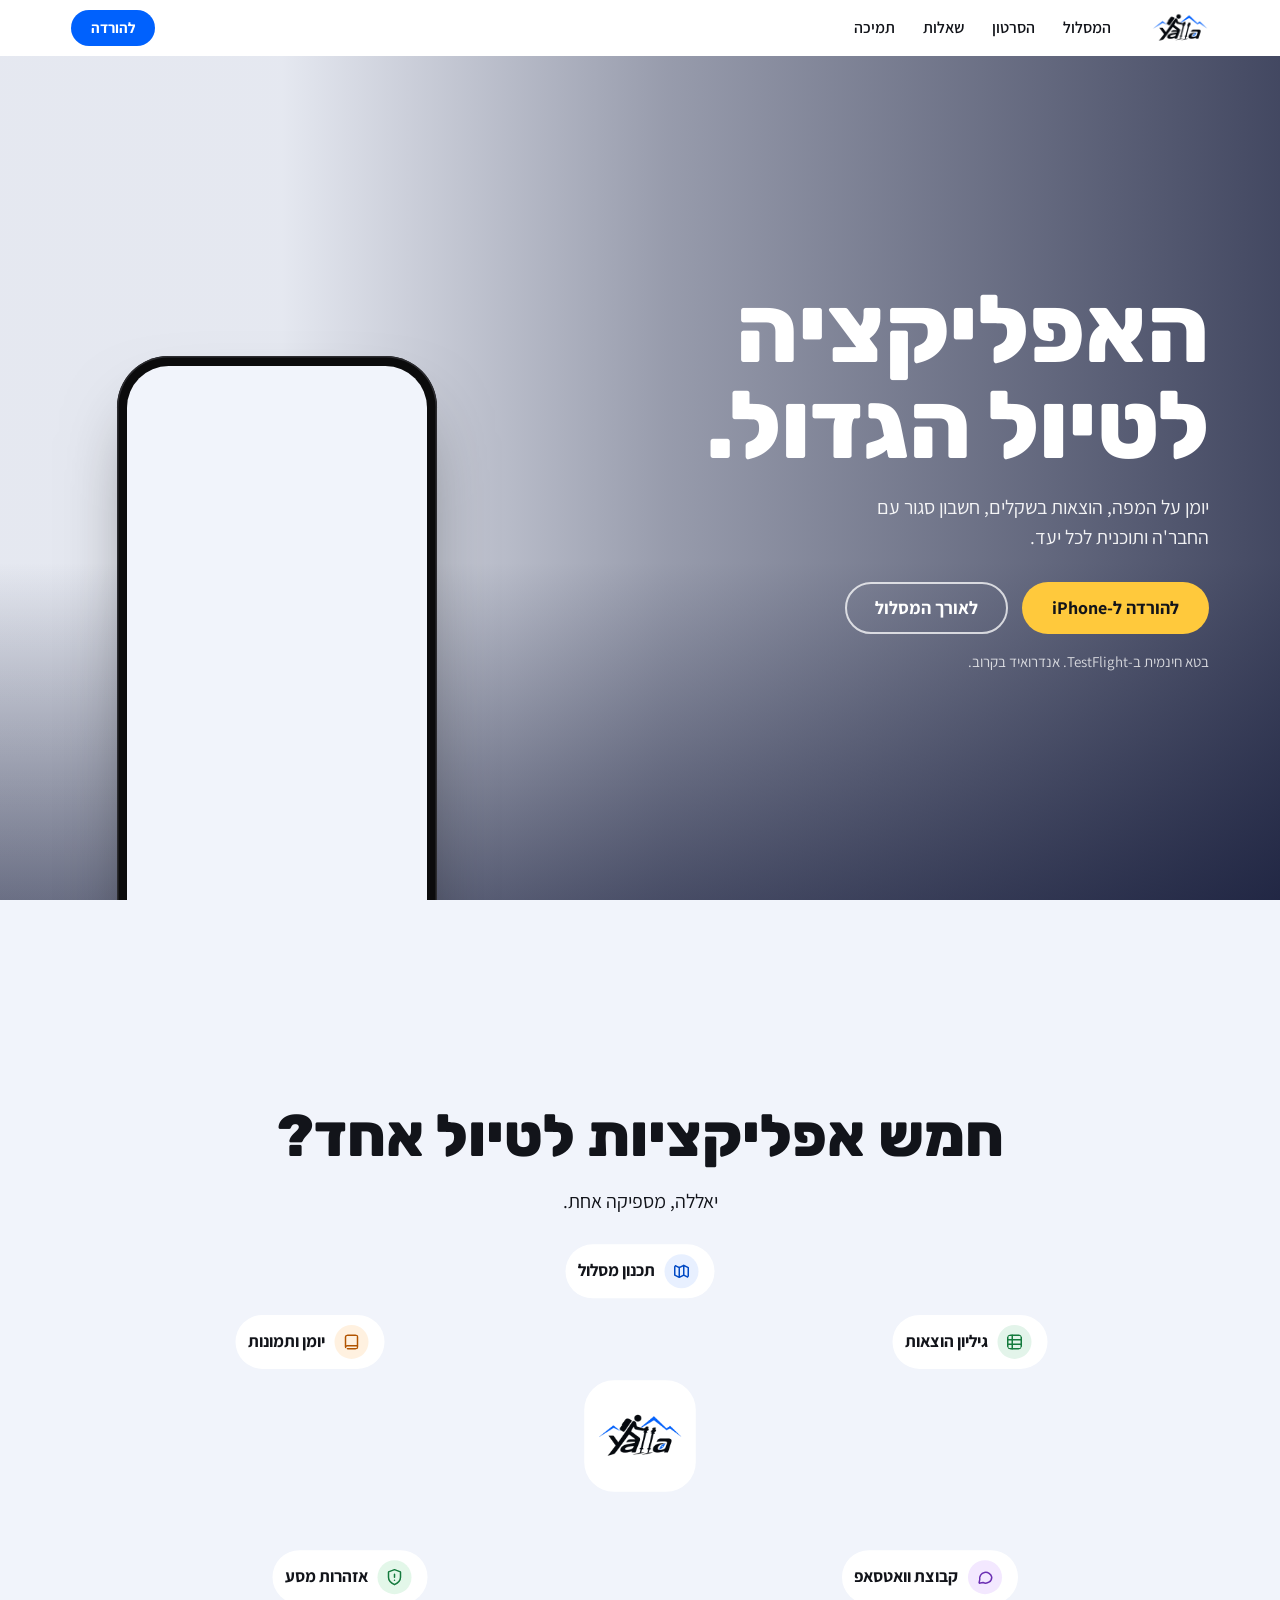
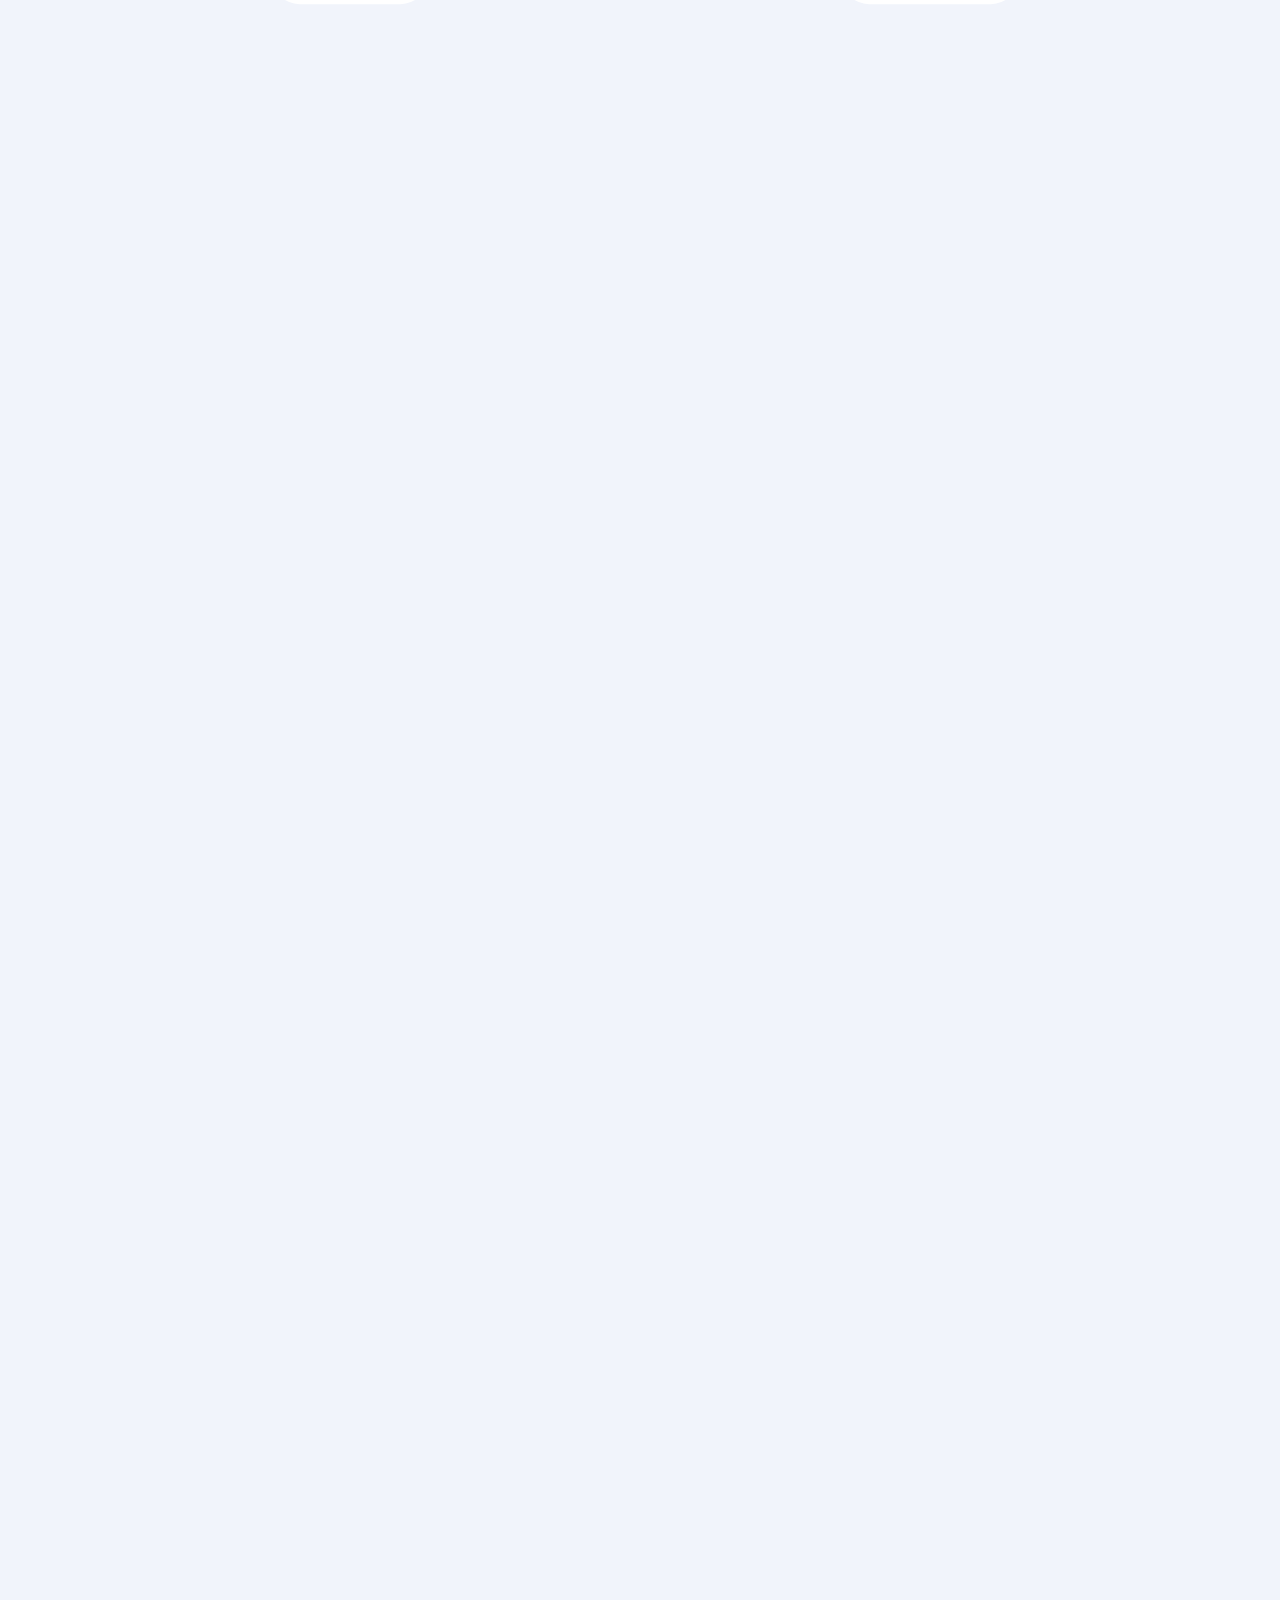
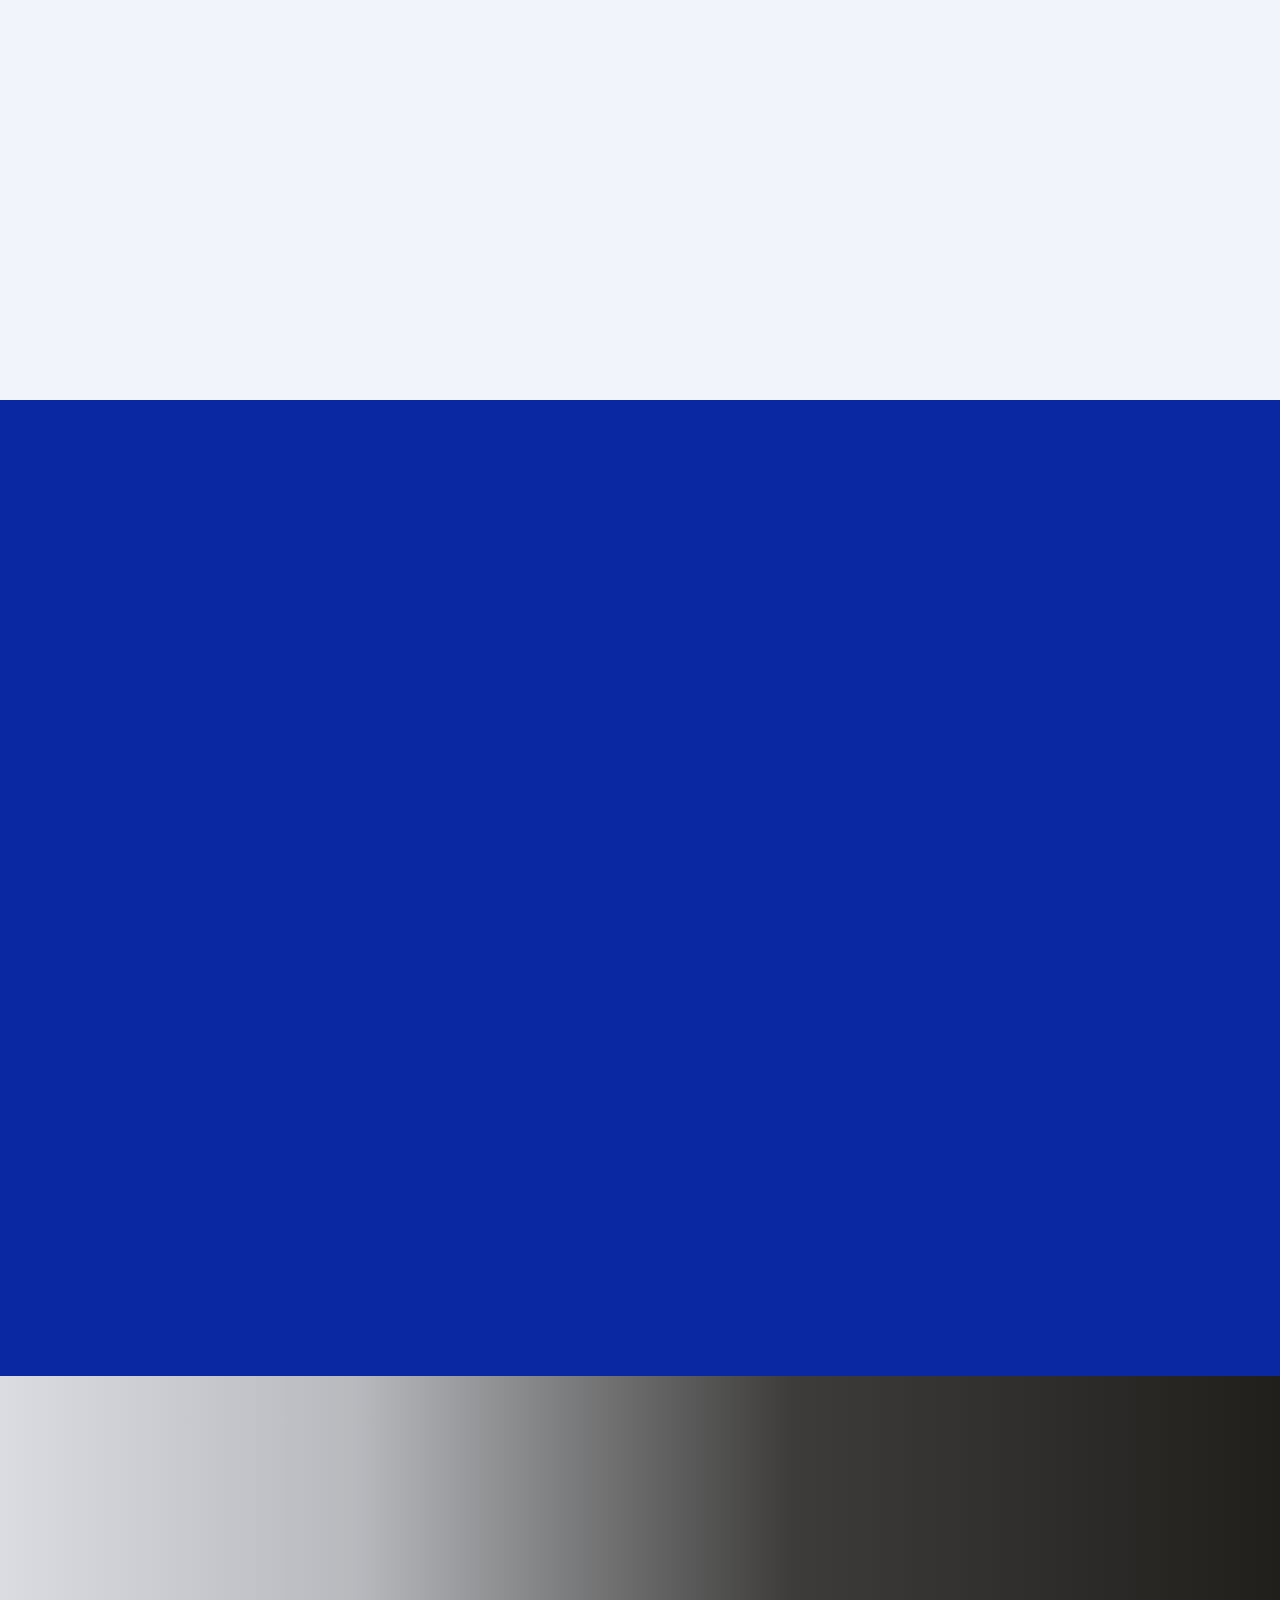
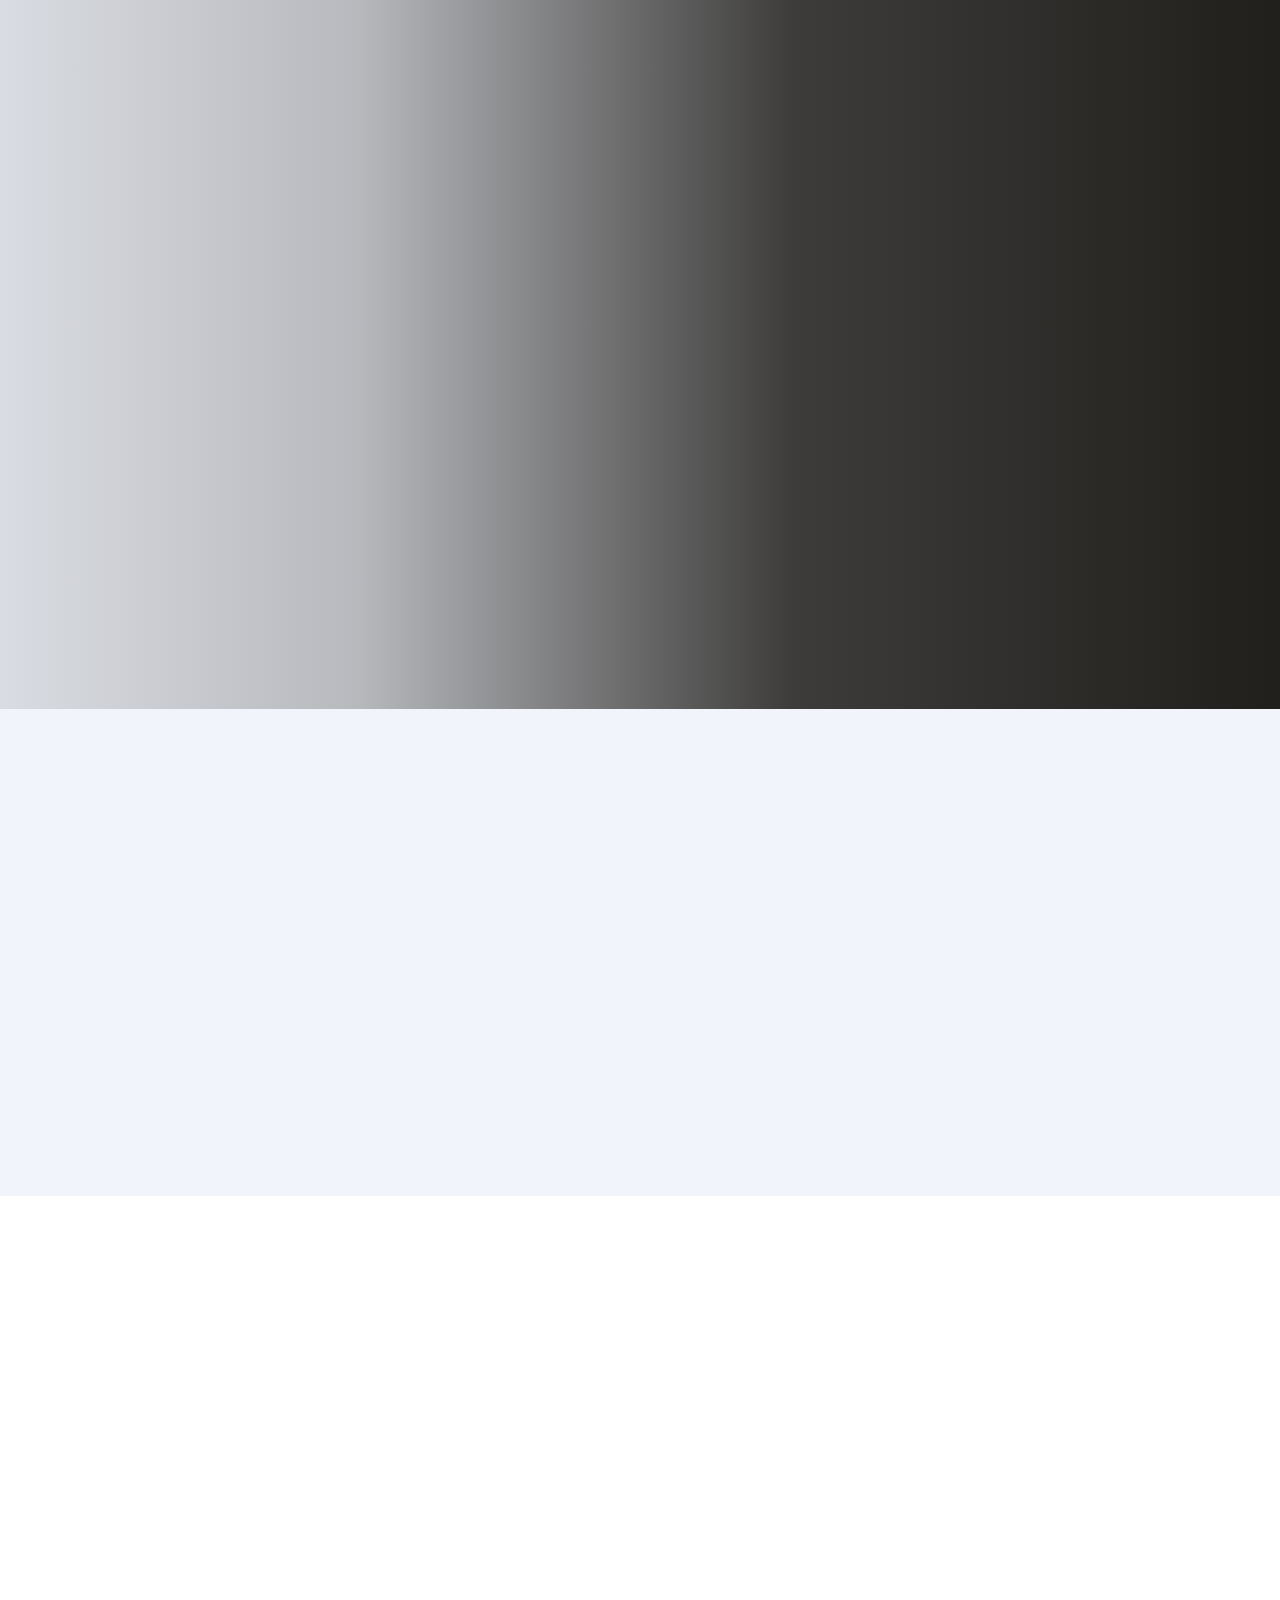
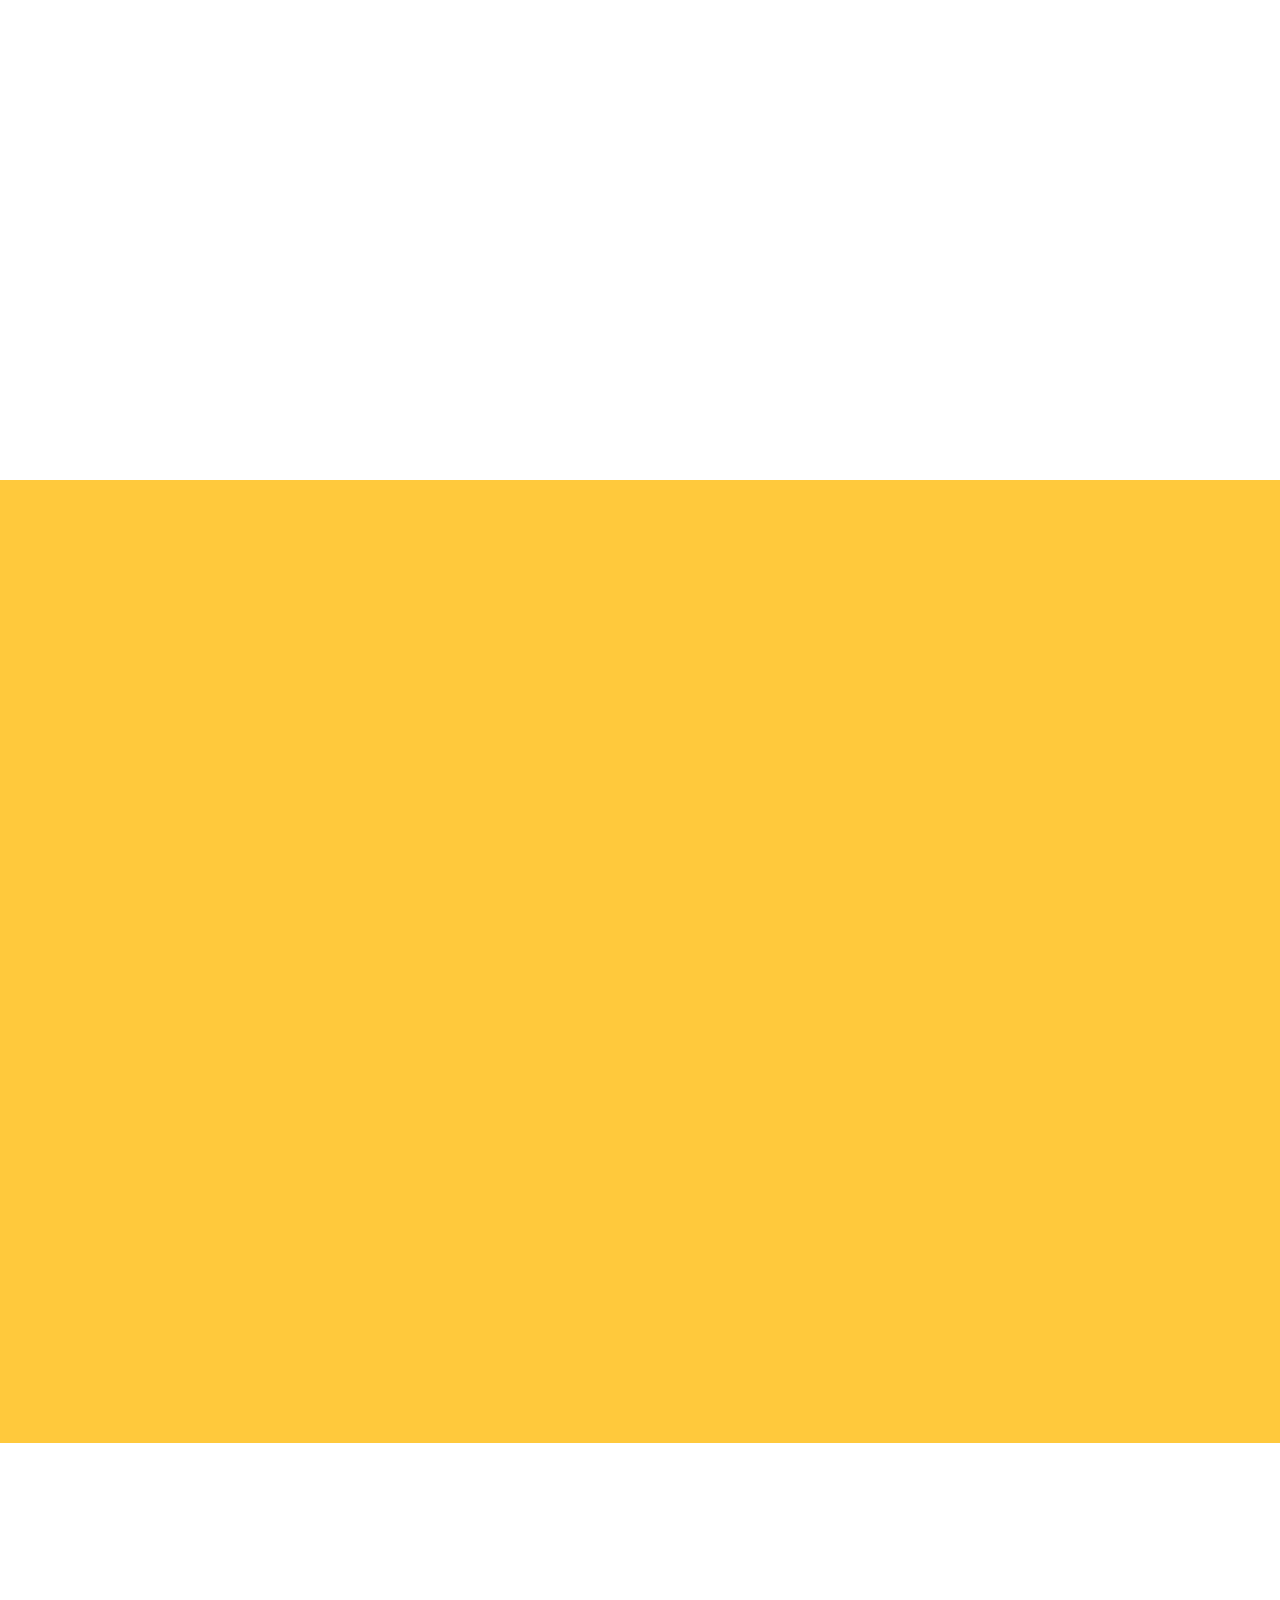
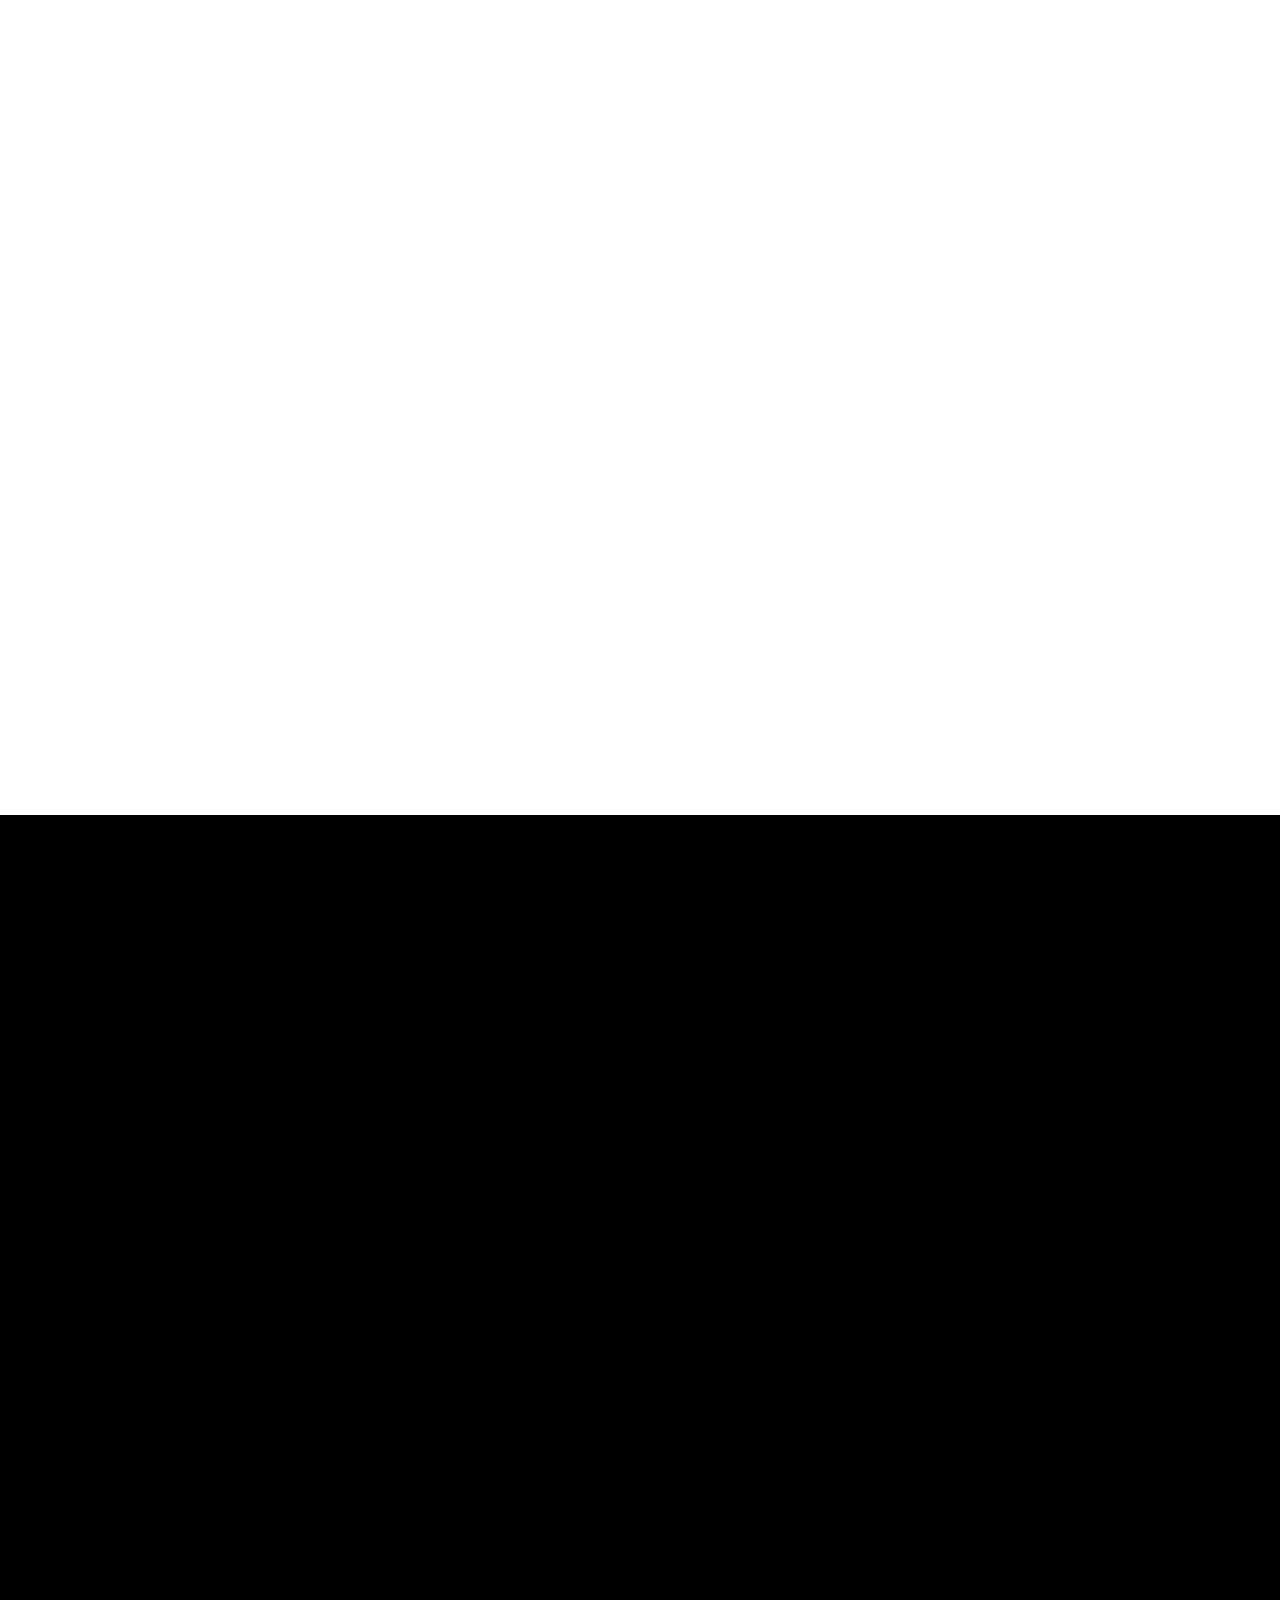
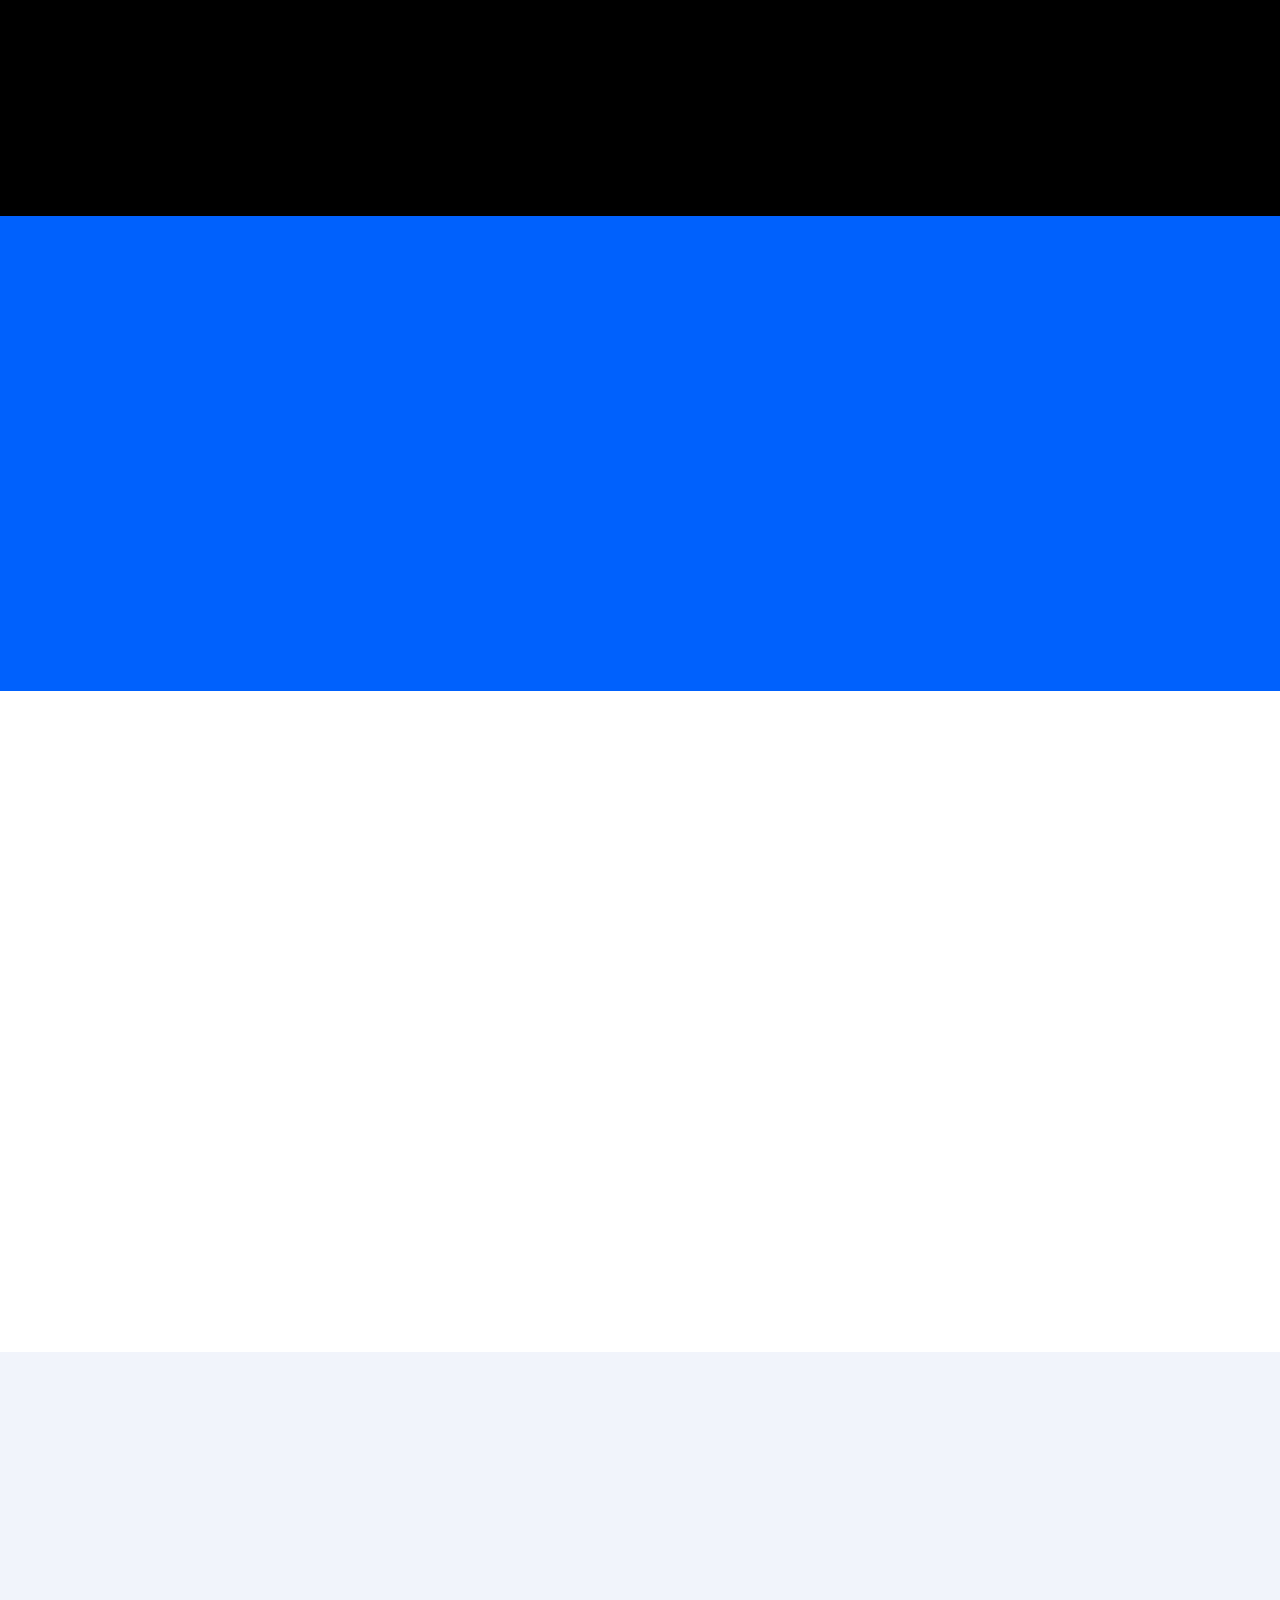
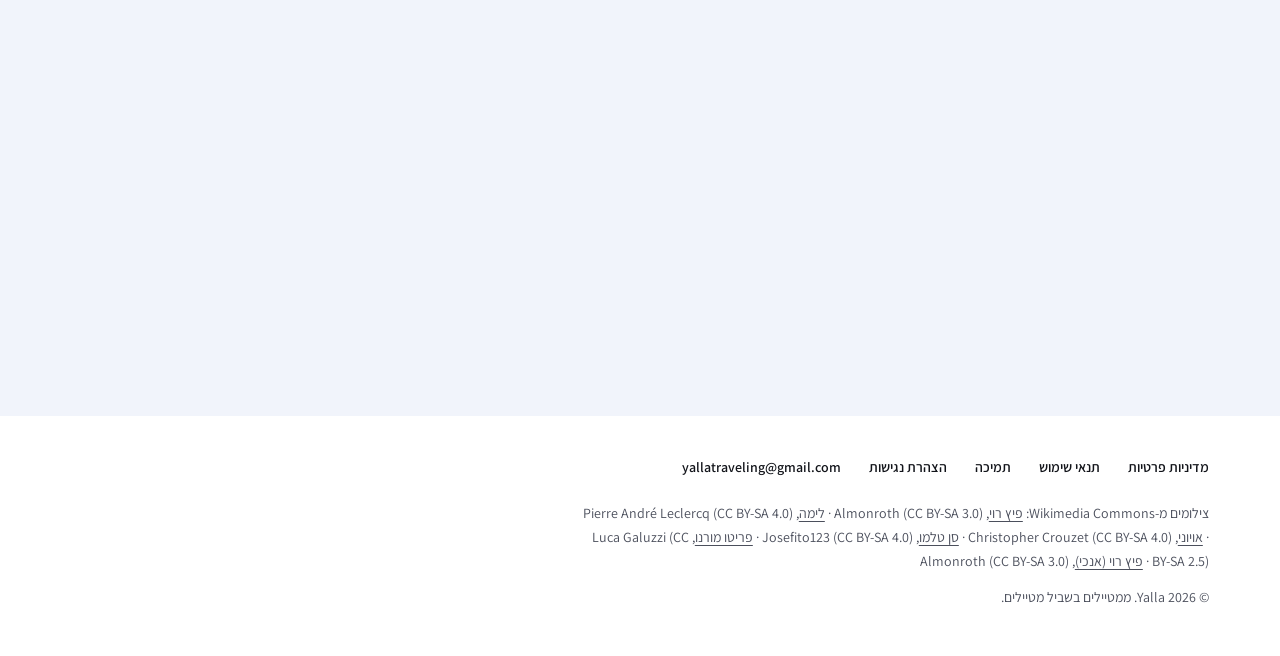
==== commit 8e5e2b00: "יום 54: המסכים בלי מסגרת אייפון — מסכים נקיים עם כיתוב, ובטלפון רצועה להחלקה (2026-11-05)" ====
--- a/index.html
+++ b/index.html
@@ -5,7 +5,7 @@
 <meta name="viewport" content="width=device-width, initial-scale=1, viewport-fit=cover">
 <meta name="referrer" content="no-referrer">
 <meta http-equiv="Content-Security-Policy" content="default-src 'none'; script-src 'self'; style-src 'self'; img-src 'self'; font-src 'self'; media-src 'self'; base-uri 'none'; form-action 'none'">
-<script src="site.js"></script>
+<script src="site.js?v=55d2a435ef"></script>
 <title>Yalla — האפליקציה לטיול הגדול</title>
 <meta name="description" content="יומן על המפה, הוצאות בשקלים, חשבון סגור עם החבר'ה ותוכנית לכל יעד. אפליקציה לטיול הגדול, ממטיילים בשביל מטיילים.">
 <link rel="canonical" href="https://yalla-traveling.com/">
@@ -18,7 +18,7 @@
 <meta property="og:url" content="https://yalla-traveling.com/">
 <meta name="theme-color" content="#0A28A1">
 <link rel="preload" href="fonts/Rubik_800ExtraBold.ttf" as="font" type="font/ttf" crossorigin>
-<link rel="stylesheet" href="css/landing.css">
+<link rel="stylesheet" href="css/landing.css?v=4ba2b167f6">
 </head>
 <body>
 <a class="skip" href="#main">דלגו לתוכן</a>
@@ -152,8 +152,16 @@
         </div>
         <div class="gallery rv">
           <img class="g-photo" src="img/p/glacier-1600.webp" srcset="img/p/glacier-800.webp 800w, img/p/glacier-1600.webp 1600w" sizes="(max-width: 734px) 100vw, 60vw" width="1600" height="1067" loading="lazy" decoding="async" alt="קרחון פריטו מורנו בפטגוניה הארגנטינאית">
-          <div class="phone"><img src="img/l/scr-journal.webp" width="599" height="1300" loading="lazy" decoding="async" alt="מפת היומן: המסלול בין המדינות"></div>
-          <div class="phone"><img src="img/l/scr-story.webp" width="599" height="1300" loading="lazy" decoding="async" alt="סטורי מעוצב של יום בטיול"></div>
+          <div class="screens" role="list">
+            <figure class="screen" role="listitem">
+              <img src="img/l/scr-journal.webp" width="599" height="1300" loading="lazy" decoding="async" alt="מפת היומן: המסלול בין המדינות">
+              <figcaption>כל הדרך על מפה אחת</figcaption>
+            </figure>
+            <figure class="screen" role="listitem">
+              <img src="img/l/scr-story.webp" width="599" height="1300" loading="lazy" decoding="async" alt="סטורי מעוצב של יום בטיול">
+              <figcaption>סטורי מעוצב לכל יום</figcaption>
+            </figure>
+          </div>
         </div>
       </div>
     </section>
--- a/css/landing.css
+++ b/css/landing.css
@@ -234,12 +234,23 @@
 .photo-with-phone .photo { width: 100%; aspect-ratio: 4 / 5; object-fit: cover; object-position: 40% 88%; }
 .photo-with-phone .phone { --w: min(210px, 17vw); position: absolute; bottom: 0; inset-inline-end: -24px; }
 @media (max-width: 734px) { .photo-with-phone .phone { --w: min(170px, 40vw); inset-inline-end: 8px; } .photo-with-phone { margin-top: 12px; } }
-.gallery { display: grid; grid-template-columns: minmax(0, 1.7fr) minmax(0, .65fr) minmax(0, .65fr); gap: clamp(16px, 2vw, 28px); align-items: end; margin-top: 56px; }
-.g-photo { width: 100%; aspect-ratio: 3 / 2; object-fit: cover; align-self: stretch; height: 100%; }
-.gallery .phone { --w: 100%; }
-@media (max-width: 734px) {
-  .gallery { grid-template-columns: minmax(0, 1fr) minmax(0, 1fr); }
-  .g-photo { grid-column: 1 / -1; height: auto; }
+.gallery { display: grid; grid-template-columns: minmax(0, 1.55fr) minmax(0, 1fr); gap: clamp(16px, 2vw, 28px); align-items: start; margin-top: 56px; }
+.g-photo { width: 100%; aspect-ratio: 3 / 2; object-fit: cover; }
+.screens { display: grid; grid-template-columns: repeat(2, minmax(0, 1fr)); gap: clamp(12px, 1.4vw, 20px); }
+.screen { margin: 0; }
+.screen img { display: block; width: 100%; aspect-ratio: 599 / 1300; object-fit: cover; object-position: top;
+  border-radius: clamp(18px, 2.2vw, 30px); background: #f5f5f7; box-shadow: 0 0 0 1px rgba(0, 0, 0, .08); }
+.screen figcaption { margin-top: 12px; font-size: 14px; line-height: 1.35; color: #6e6e73; text-align: center; }
+@media (max-width: 1068px) and (min-width: 735px) {
+  .gallery { grid-template-columns: minmax(0, 1fr); }
+  .screens { max-width: 520px; margin-inline: auto; width: 100%; }
+}
+@media (max-width: 734px) {
+  .gallery { grid-template-columns: minmax(0, 1fr); gap: 28px; }
+  .screens { display: flex; overflow-x: auto; scroll-snap-type: x mandatory; scrollbar-width: none;
+    margin-inline: calc(var(--pad) * -1); padding-inline: var(--pad); scroll-padding-inline: var(--pad); }
+  .screens::-webkit-scrollbar { display: none; }
+  .screen { flex: 0 0 62%; scroll-snap-align: start; }
 }
 .film { background: #000; color: #fff; padding-block: var(--sec); }
 .film h2 { font-size: var(--t-head); line-height: 1.08; }
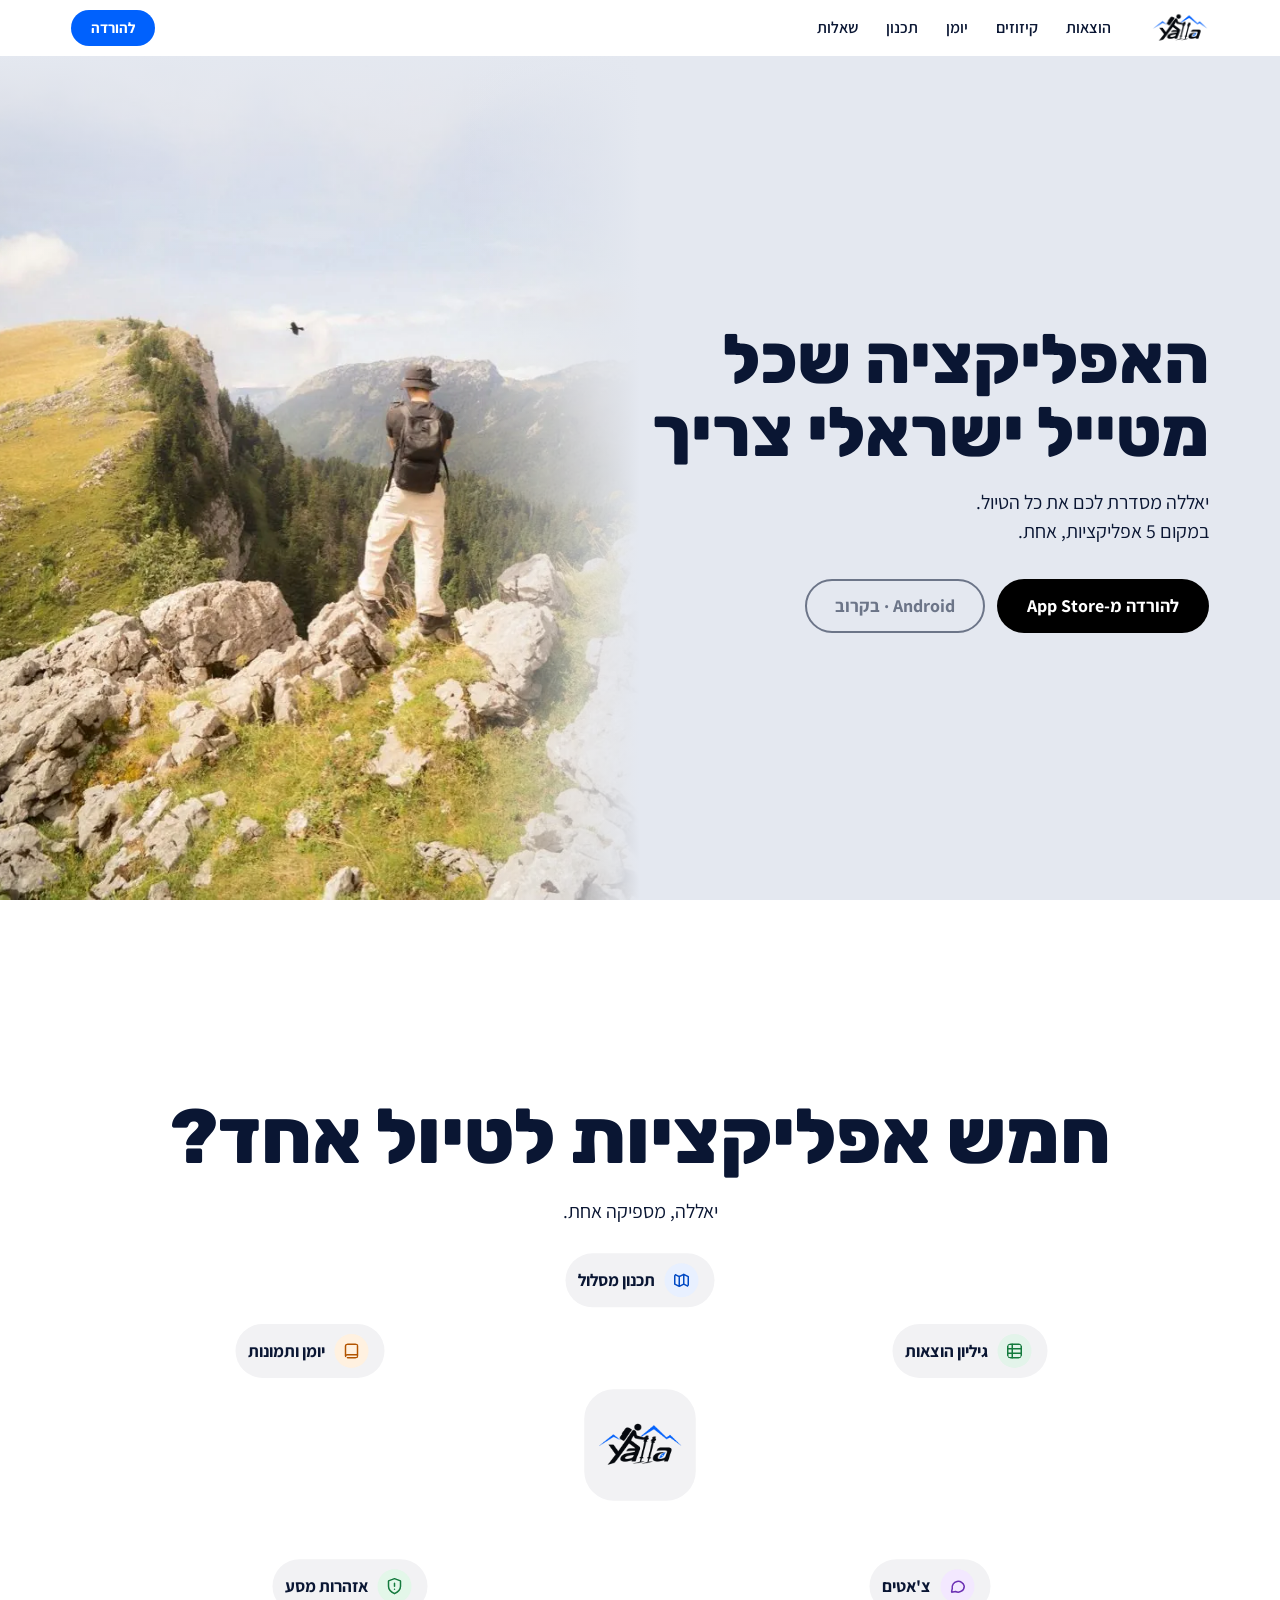
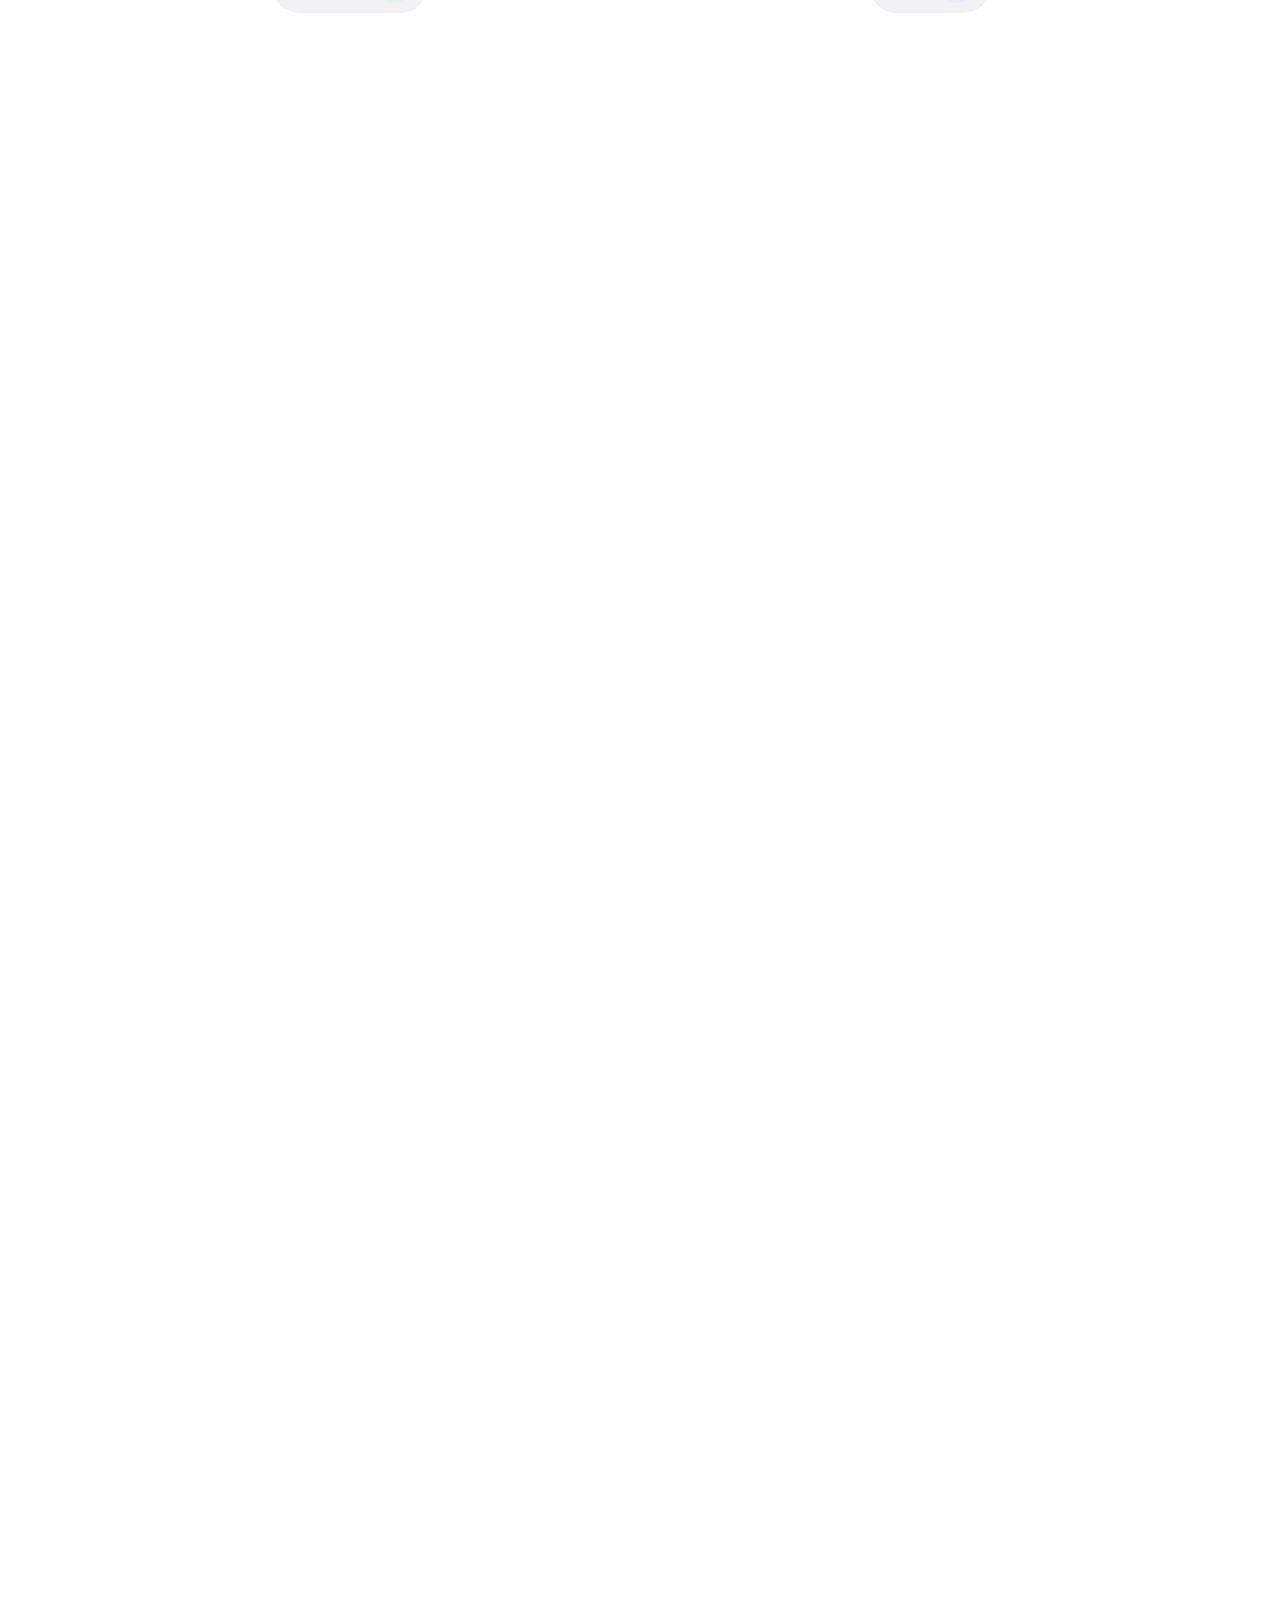
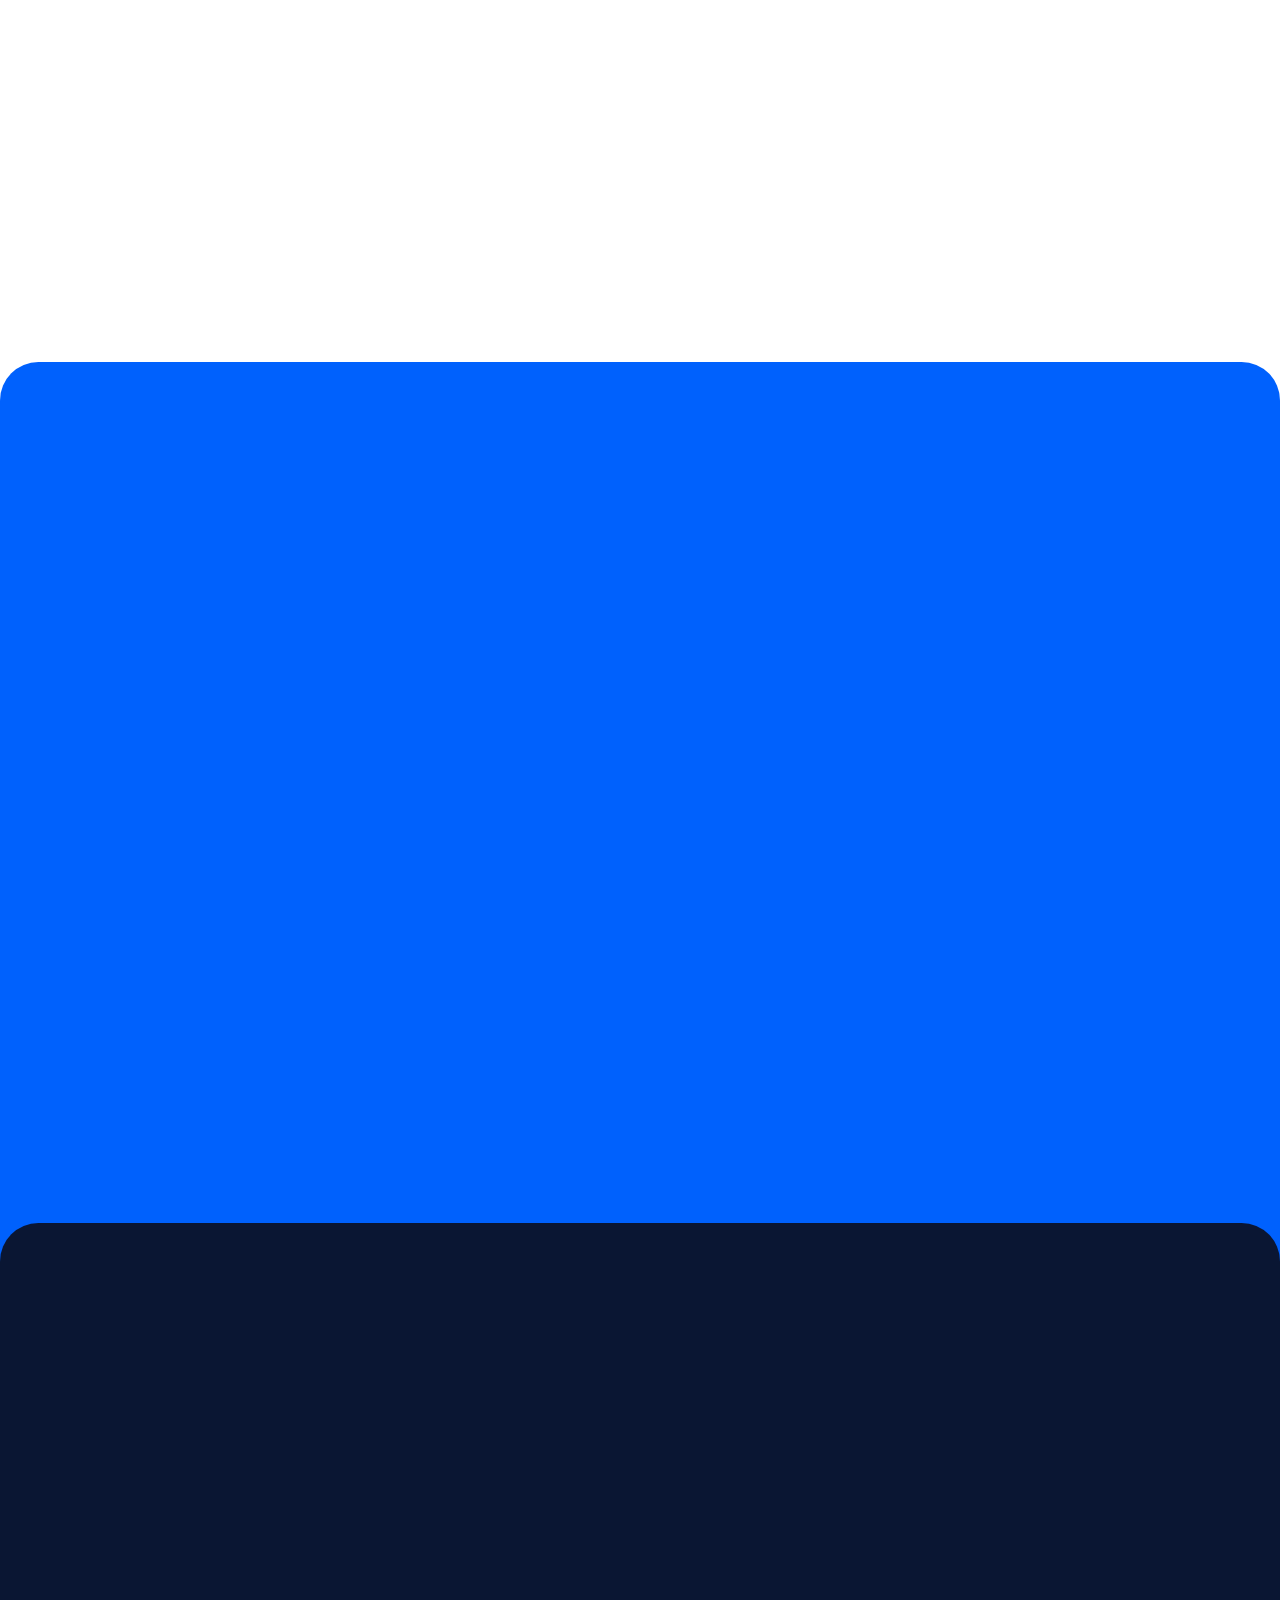
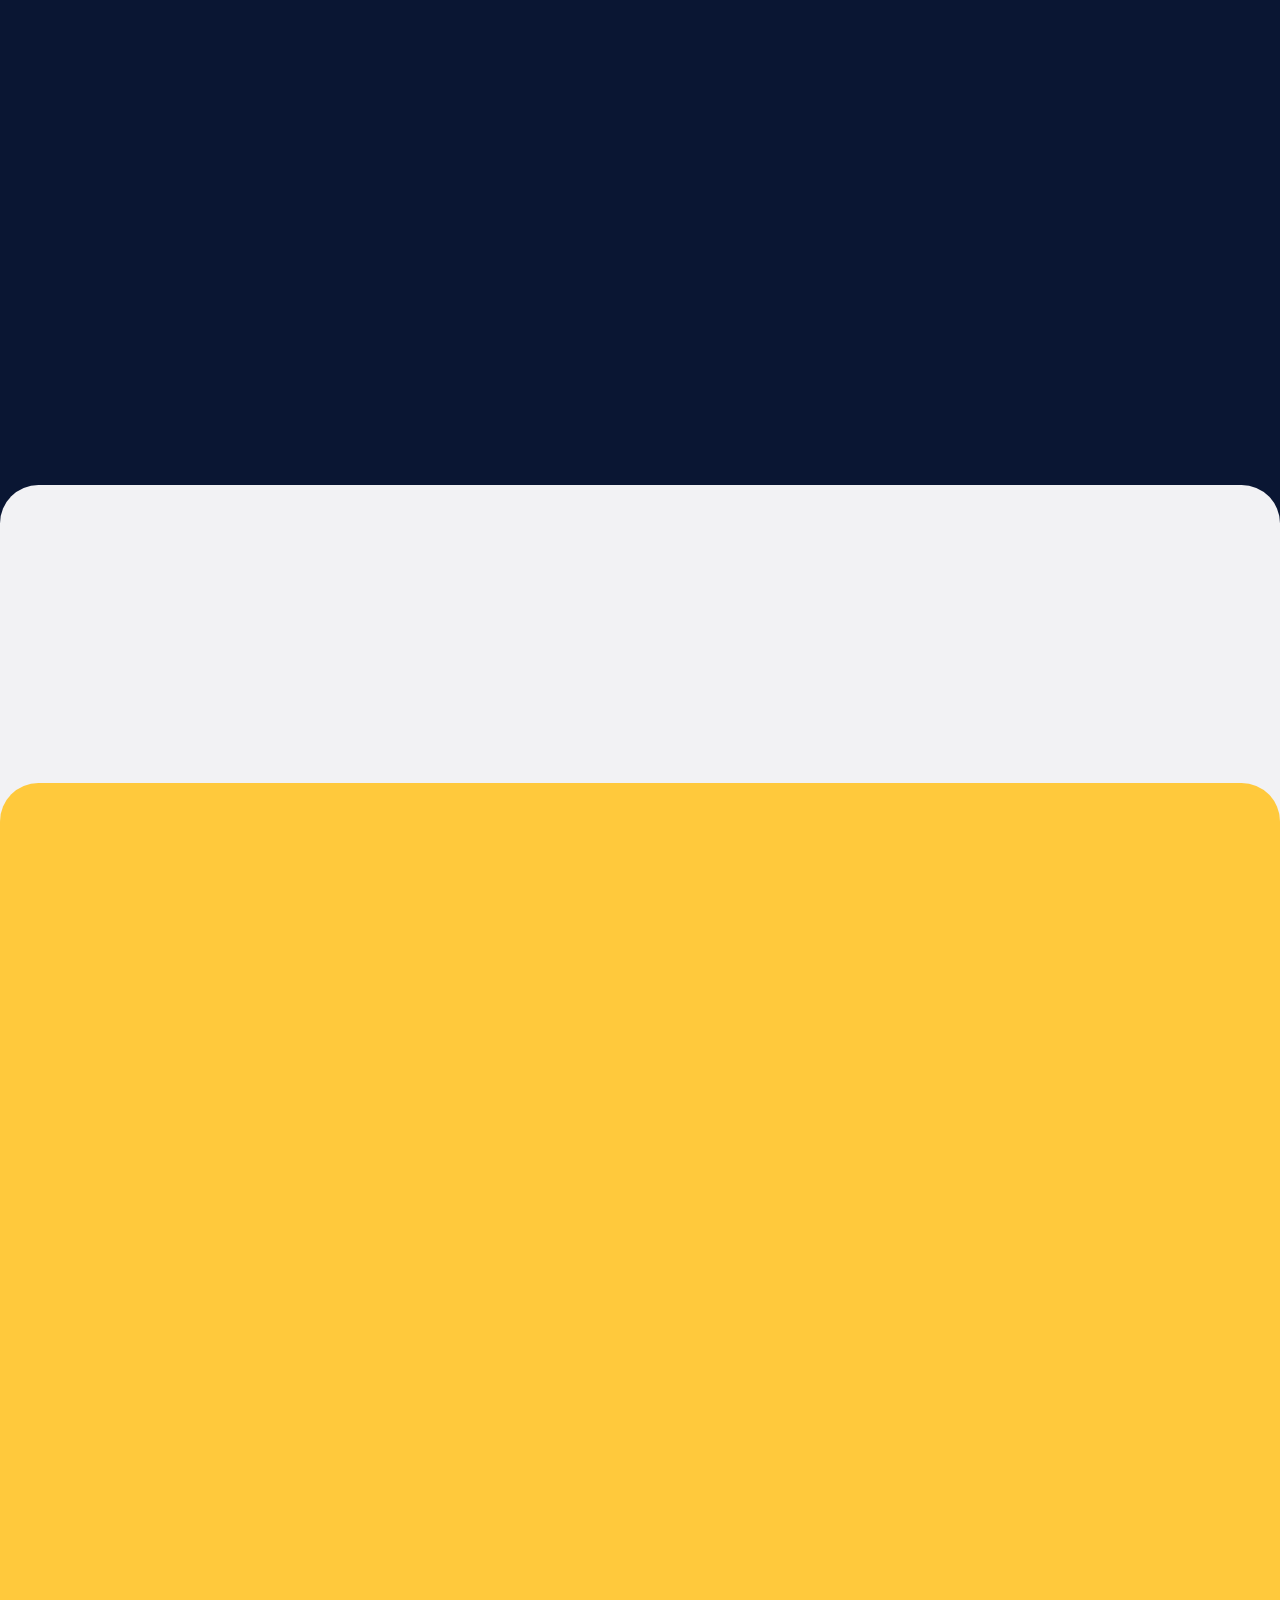
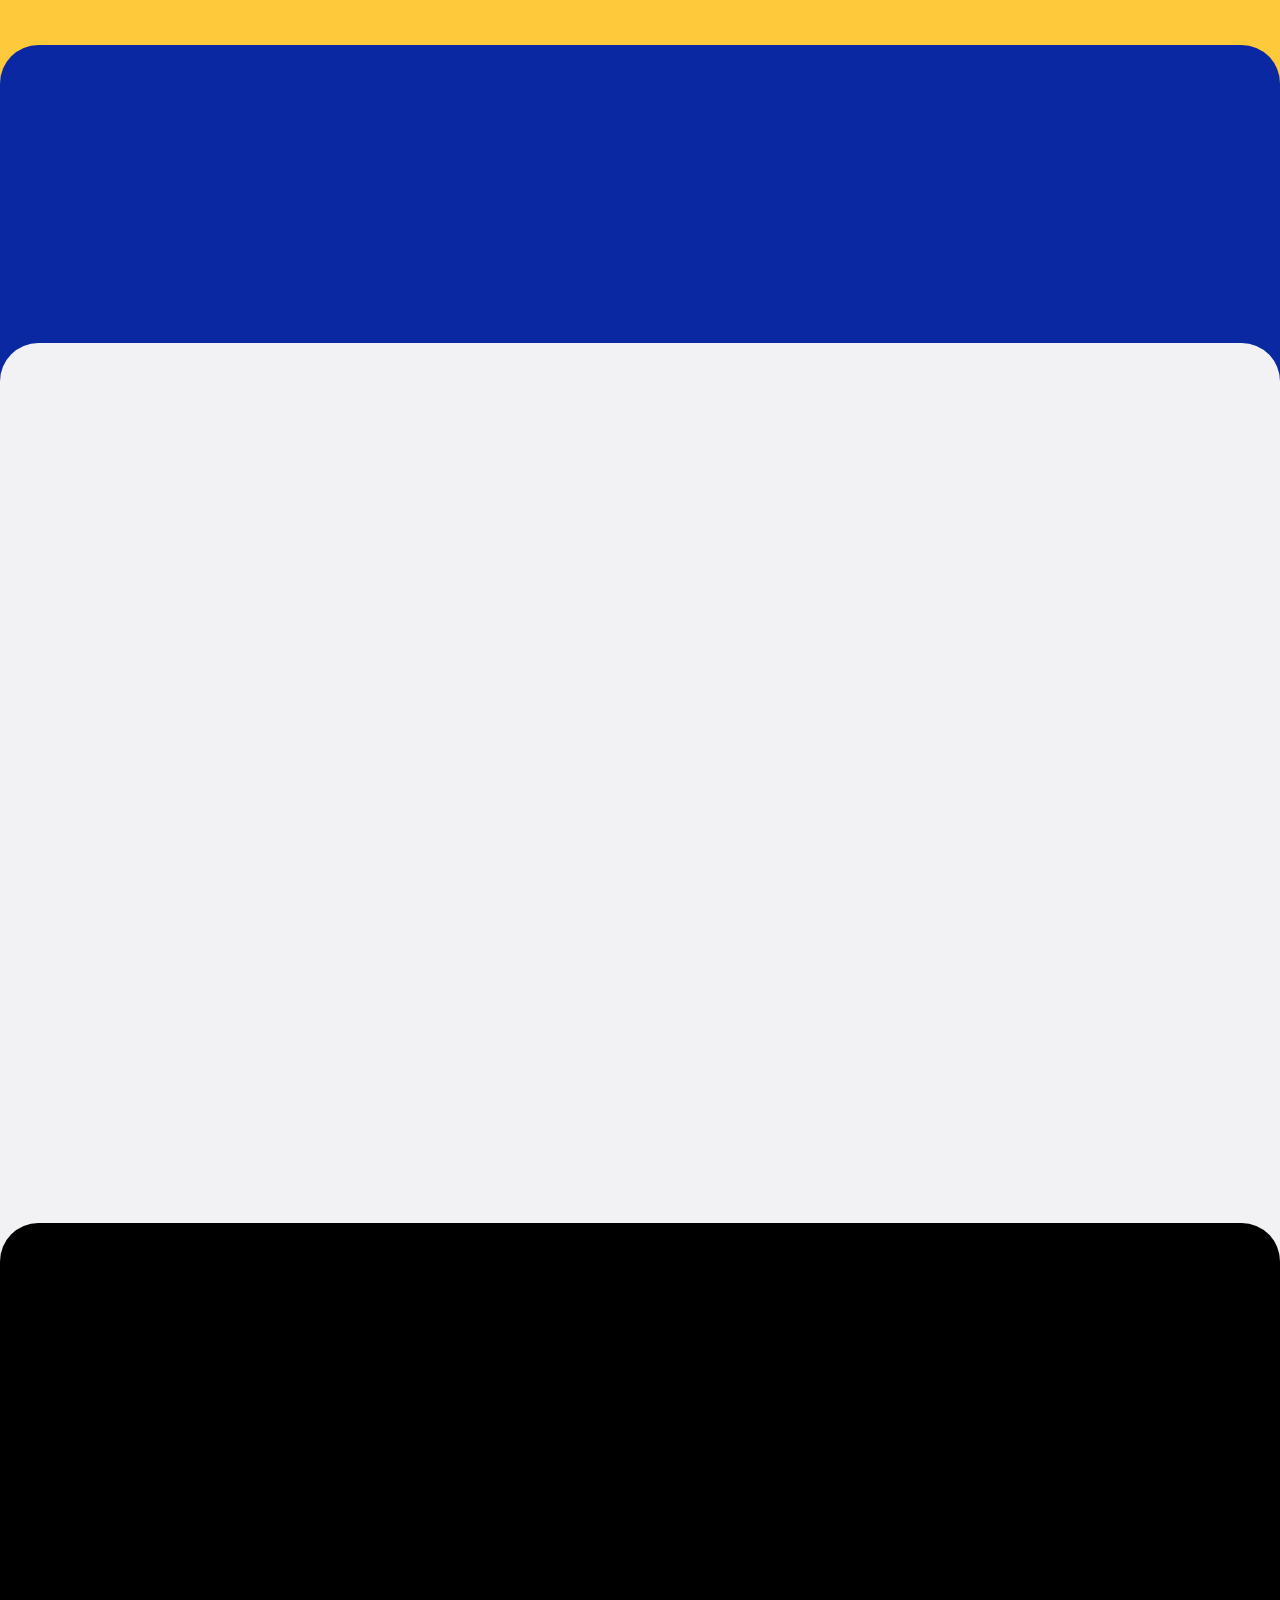
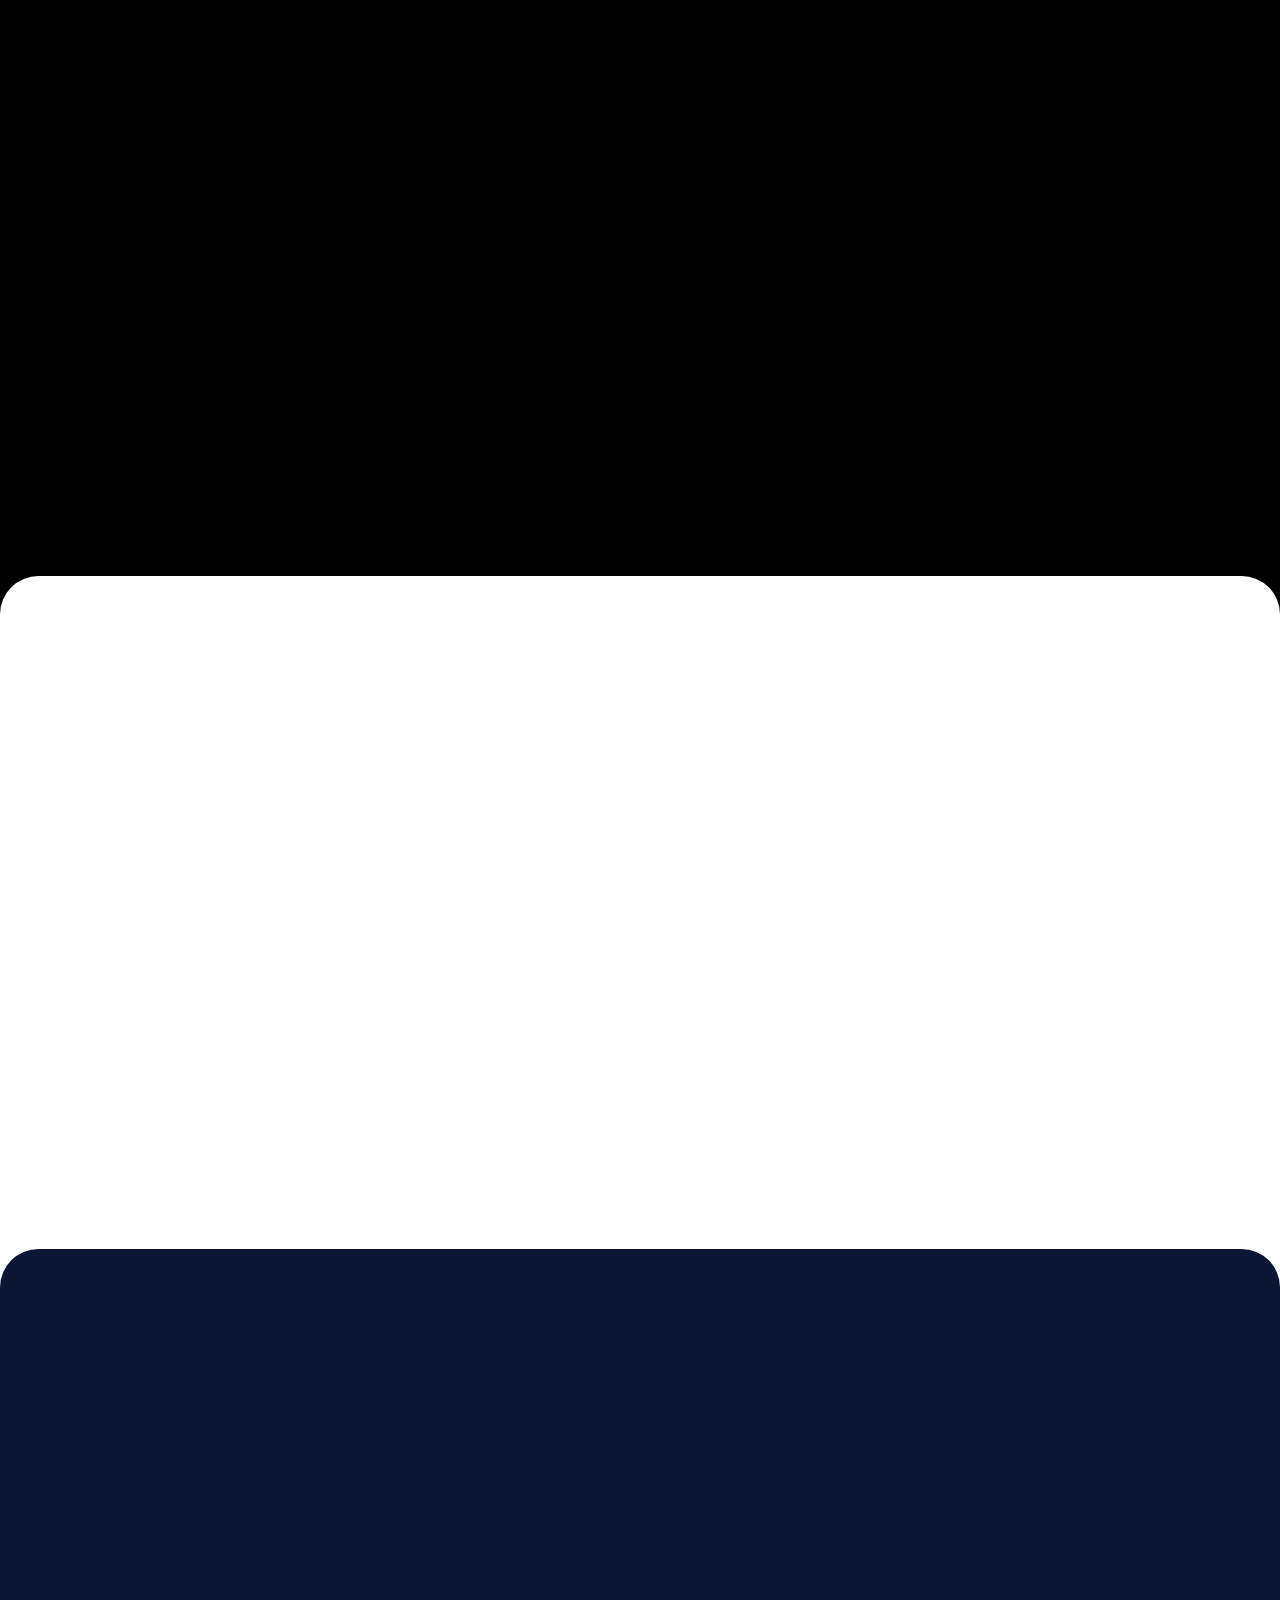
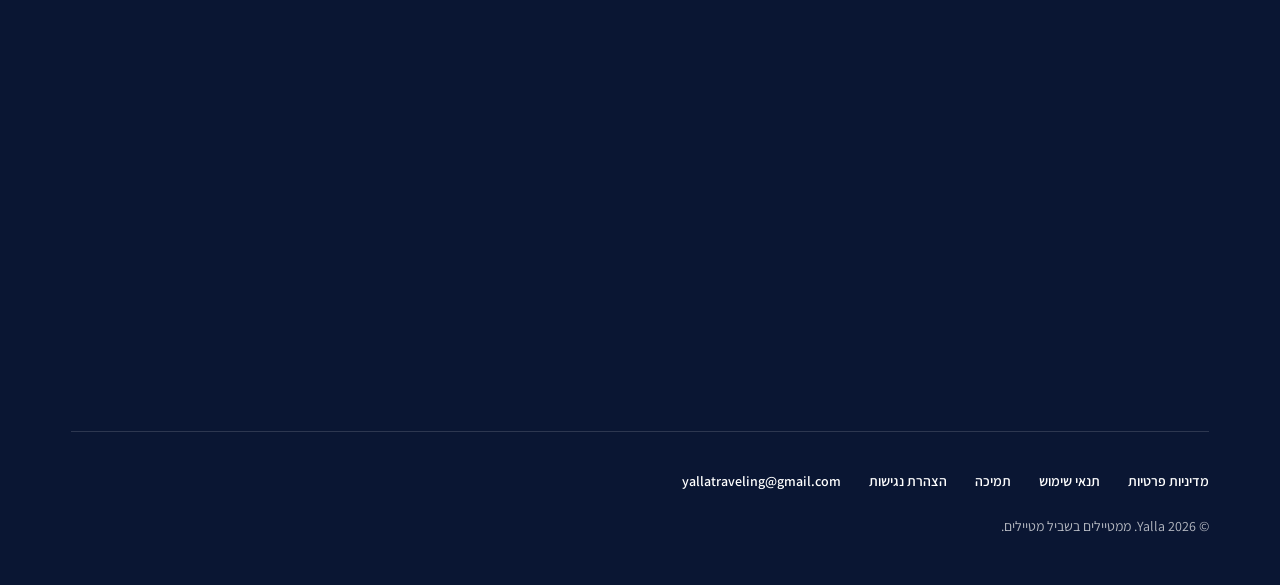
==== commit 41572e6a: "עיצוב חדש לדף הבית בסגנון צילומי האפסטור: שקופיות צבעוניות שנערמות בגלילה, קישור הורדה ל-App Store, " ====
--- a/index.html
+++ b/index.html
@@ -5,20 +5,21 @@
 <meta name="viewport" content="width=device-width, initial-scale=1, viewport-fit=cover">
 <meta name="referrer" content="no-referrer">
 <meta http-equiv="Content-Security-Policy" content="default-src 'none'; script-src 'self'; style-src 'self'; img-src 'self'; font-src 'self'; media-src 'self'; base-uri 'none'; form-action 'none'">
-<script src="site.js?v=55d2a435ef"></script>
+<script src="site.js?v=abde063b6f"></script>
 <title>Yalla — האפליקציה לטיול הגדול</title>
-<meta name="description" content="יומן על המפה, הוצאות בשקלים, חשבון סגור עם החבר'ה ותוכנית לכל יעד. אפליקציה לטיול הגדול, ממטיילים בשביל מטיילים.">
+<meta name="description" content="האפליקציה שכל מטייל ישראלי צריך: הוצאות בכל מטבע, קיזוזים עם החבר'ה, יומן על המפה ותוכנית לכל יעד. במקום 5 אפליקציות, אחת.">
 <link rel="canonical" href="https://yalla-traveling.com/">
 <link rel="icon" type="image/png" sizes="32x32" href="img/favicon-32.png">
 <link rel="apple-touch-icon" href="img/icon-180.png">
 <meta property="og:type" content="website">
 <meta property="og:title" content="Yalla — האפליקציה לטיול הגדול">
-<meta property="og:description" content="יומן על המפה, הוצאות בשקלים, חשבון סגור עם החבר'ה ותוכנית לכל יעד. ממטיילים בשביל מטיילים.">
+<meta property="og:description" content="הוצאות בכל מטבע, קיזוזים עם החבר'ה, יומן על המפה ותוכנית לכל יעד. במקום 5 אפליקציות, אחת.">
 <meta property="og:image" content="https://yalla-traveling.com/img/og.jpg">
 <meta property="og:url" content="https://yalla-traveling.com/">
-<meta name="theme-color" content="#0A28A1">
+<meta name="apple-itunes-app" content="app-id=6821574348">
+<meta name="theme-color" content="#E4E8F0">
 <link rel="preload" href="fonts/Rubik_800ExtraBold.ttf" as="font" type="font/ttf" crossorigin>
-<link rel="stylesheet" href="css/landing.css?v=4ba2b167f6">
+<link rel="stylesheet" href="css/landing.css?v=43bfa5a9ac">
 </head>
 <body>
 <a class="skip" href="#main">דלגו לתוכן</a>
@@ -26,10 +27,11 @@
   <nav class="gnav-in" aria-label="ראשי">
     <a class="gnav-brand" href="#top" aria-label="Yalla, לראש הדף"><img src="img/l/logo-ui.webp" alt="" width="54" height="36" decoding="async"></a>
     <ul class="gnav-links" id="gnav-links">
-      <li><a href="#route">המסלול</a></li>
-      <li><a href="#film">הסרטון</a></li>
+      <li><a href="#money">הוצאות</a></li>
+      <li><a href="#settle-s">קיזוזים</a></li>
+      <li><a href="#journal">יומן</a></li>
+      <li><a href="#plan">תכנון</a></li>
       <li><a href="#faq">שאלות</a></li>
-      <li><a href="support.html">תמיכה</a></li>
     </ul>
     <a class="btn btn-compact" data-dl href="#download">להורדה</a>
     <button class="gnav-menu" id="gnav-menu" type="button" aria-expanded="false" aria-controls="gnav-links" aria-label="תפריט">
@@ -39,22 +41,17 @@
 </header>
 <main id="main" tabindex="-1">
   <section class="hero" id="top" aria-labelledby="hero-t">
-    <picture class="hero-photo">
-      <source media="(max-width: 734px)" srcset="img/p/fitzroy-portrait-900.webp">
-      <img src="img/p/fitzroy-1800.webp" srcset="img/p/fitzroy-900.webp 900w, img/p/fitzroy-1800.webp 1800w" sizes="100vw" width="1800" height="1200" alt="הפסגות של פיץ רוי בזריחה, ליד אל צ'לטן בפטגוניה" fetchpriority="high" decoding="async">
-    </picture>
+    <figure class="hero-photo ld">
+      <img src="img/l/photo-hiker.webp" width="732" height="946" fetchpriority="high" decoding="async" alt="מטייל עם תרמיל עומד על סלע ומשקיף על עמק ירוק והרים">
+    </figure>
     <div class="hero-in">
       <div class="hero-copy">
-        <h1 id="hero-t" class="ld">האפליקציה לטיול הגדול.</h1>
-        <p class="lede ld">יומן על המפה, הוצאות בשקלים, חשבון סגור עם החבר'ה ותוכנית לכל יעד.</p>
+        <h1 id="hero-t" class="ld">האפליקציה שכל מטייל ישראלי צריך</h1>
+        <p class="lede ld">יאללה מסדרת לכם את כל הטיול. במקום 5 אפליקציות, אחת.</p>
         <div class="btns ld">
-          <a class="btn btn-sun" data-dl href="#download">להורדה ל-iPhone</a>
-          <a class="btn btn-ghost" href="#route">לאורך המסלול</a>
-        </div>
-        <p class="soon ld">בטא חינמית ב-TestFlight. אנדרואיד בקרוב.</p>
-      </div>
-      <div class="hero-phone ld">
-        <div class="phone"><img src="img/l/scr-home.webp" width="599" height="1300" decoding="async" alt="מסך הבית של Yalla: ארגנטינה, יום 54 בטיול, 4 מדינות, 95 ש״ח ליום בממוצע"></div>
+          <a class="btn btn-store" data-dl href="#download">להורדה מ-App Store</a>
+          <span class="btn btn-soon" aria-disabled="true">Android · בקרוב</span>
+        </div>
       </div>
     </div>
   </section>
@@ -62,179 +59,177 @@
     <div class="merge-stage">
       <h2 id="why-t">חמש אפליקציות לטיול אחד?</h2>
       <p class="lede">יאללה, מספיקה אחת.</p>
-      <p class="sr">מפות, גיליון הוצאות, יומן ותמונות, קבוצת וואטסאפ ואזהרות מסע — Yalla מחליפה את כולן.</p>
+      <p class="sr">מפות, גיליון הוצאות, יומן ותמונות, צ'אטים ואזהרות מסע. Yalla מחליפה את כולן.</p>
       <div class="orbit" aria-hidden="true">
         <span class="chip"><svg viewBox="0 0 24 24"><path d="M9 20l-6-3V4l6 3 6-3 6 3v13l-6-3-6 3zM9 7v13M15 4v13"/></svg>תכנון מסלול</span>
         <span class="chip"><svg viewBox="0 0 24 24"><rect x="3" y="3" width="18" height="18" rx="2"/><path d="M3 9h18M3 15h18M9 3v18"/></svg>גיליון הוצאות</span>
         <span class="chip"><svg viewBox="0 0 24 24"><path d="M4 19.5A2.5 2.5 0 016.5 17H20V3H6.5A2.5 2.5 0 004 5.5v14zM20 17v4H6.5"/></svg>יומן ותמונות</span>
-        <span class="chip"><svg viewBox="0 0 24 24"><path d="M21 12a8 8 0 01-11.6 7.1L4 20l1-4.6A8 8 0 1121 12z"/></svg>קבוצת וואטסאפ</span>
+        <span class="chip"><svg viewBox="0 0 24 24"><path d="M21 12a8 8 0 01-11.6 7.1L4 20l1-4.6A8 8 0 1121 12z"/></svg>צ'אטים</span>
         <span class="chip"><svg viewBox="0 0 24 24"><path d="M12 22s8-4 8-10V5l-8-3-8 3v7c0 6 8 10 8 10z"/><path d="M12 8v4M12 16h.01"/></svg>אזהרות מסע</span>
         <span class="core"><img src="img/l/logo-ui.webp" alt="" width="108" height="72" loading="lazy" decoding="async"></span>
         <span class="merge-cap">Yalla. וזהו.</span>
       </div>
     </div>
   </section>
-  <div class="route" id="route">
-    <div class="route-line" aria-hidden="true"><i></i></div>
-    <section class="stop stop-0" aria-labelledby="d0-t">
-      <div class="wrap split">
-        <div class="copy rv">
-          <h2 id="d0-t"><span class="dot" aria-hidden="true"></span>יום 0. מה צריך לפני הטיסה?</h2>
-          <p class="lede">בוחרים מדינה ורואים מיד: ויזה, אזהרת מסע, מטבע ותקע חשמל. בלי לחפש בעשרה אתרים.</p>
-        </div>
-        <div class="media rv">
-          <div class="phone"><img src="img/l/scr-info.webp" width="599" height="1300" loading="lazy" decoding="async" alt="מסך המידע ליעד: ויזה, אזהרת מסע, מטבע וחשמל"></div>
-        </div>
-      </div>
-    </section>
-    <section class="stop stop-1" aria-labelledby="d1-t">
-      <img class="bleed" src="img/p/lima-1600.webp" srcset="img/p/lima-800.webp 800w, img/p/lima-1600.webp 1600w" sizes="100vw" width="1600" height="1183" loading="lazy" decoding="async" alt="ארמון העירייה הצהוב בכיכר המרכזית של לימה, פרו">
-      <div class="wrap">
-        <div class="copy rv">
-          <h2 id="d1-t"><span class="dot" aria-hidden="true"></span>יום 1 בלימה. לאן עכשיו?</h2>
-          <p class="lede">כותבים לאן ולכמה זמן, ומקבלים תוכנית יום אחרי יום עם לינה, תחבורה וטיפים. וגם איך מגיעים: קווים, תחנות ומחירים.</p>
-        </div>
-        <div class="stack rv">
-          <div class="phone"><img src="img/l/scr-plan.webp" width="599" height="1300" loading="lazy" decoding="async" alt="מסך התכנון: תוכנית לאל צ'לטן ופיץ רוי, ואיך מגיעים"></div>
-        </div>
-      </div>
-    </section>
-    <section class="stop stop-19" aria-labelledby="d19-t">
-      <img class="band" src="img/p/uyuni-1600.webp" srcset="img/p/uyuni-800.webp 800w, img/p/uyuni-1600.webp 1600w" sizes="100vw" width="1600" height="1067" loading="lazy" decoding="async" alt="ג'יפ על מדבר המלח אויוני בבוליביה, משתקף במים הרדודים">
-      <div class="wrap">
-        <div class="copy rv">
-          <h2 id="d19-t"><span class="dot" aria-hidden="true"></span>יום 19. מי שילם על הג'יפ?</h2>
-          <p class="lede">ארבעה חברים, שלושה ימים במדבר המלח. Yalla סוגרת את החשבון בכמה שפחות העברות. נסו בעצמכם:</p>
-        </div>
-        <div class="split-tool rv" id="settle">
-          <div class="who" role="group" aria-labelledby="settle-t">
-            <p class="tool-t" id="settle-t">כמה כל אחד שילם (₪)</p>
-            <div class="row"><input class="nm" type="text" value="עומר" aria-label="שם"><input class="amt" type="number" inputmode="decimal" min="0" step="1" value="1200" aria-label="כמה עומר שילם"></div>
-            <div class="row"><input class="nm" type="text" value="דנה" aria-label="שם"><input class="amt" type="number" inputmode="decimal" min="0" step="1" value="360" aria-label="כמה דנה שילמה"></div>
-            <div class="row"><input class="nm" type="text" value="יואב" aria-label="שם"><input class="amt" type="number" inputmode="decimal" min="0" step="1" value="0" aria-label="כמה יואב שילם"></div>
-            <div class="row"><input class="nm" type="text" value="נועה" aria-label="שם"><input class="amt" type="number" inputmode="decimal" min="0" step="1" value="240" aria-label="כמה נועה שילמה"></div>
-          </div>
-          <div class="out">
-            <p class="tool-t">ככה סוגרים</p>
+  <div class="deck" id="deck">
+    <section class="slide s-money" id="money" aria-labelledby="money-t">
+      <div class="slide-in">
+        <div class="wrap split">
+          <div class="copy">
+            <h2 id="money-t" class="rv">כל הוצאה, כל מטבע</h2>
+            <p class="lede rv">רושמים בפסו, בבאט או בדולר ורואים מיד בשקלים: ליום, למדינה ולכל הטיול. אפשר גם פשוט לצלם את הקבלה.</p>
+          </div>
+          <div class="media media-top rv-img">
+            <img src="img/s/money-1000.webp" srcset="img/s/money-600.webp 600w, img/s/money-1000.webp 1000w" sizes="(max-width: 734px) 92vw, 460px" width="1000" height="1439" loading="lazy" decoding="async" alt="מסך הוצאות הטיול: כל הוצאה במטבע המקומי ובשקלים, וסך הכל 5,142 ש״ח">
+          </div>
+        </div>
+      </div>
+    </section>
+    <section class="slide s-settle" id="settle-s" aria-labelledby="settle-t">
+      <div class="slide-in">
+        <div class="wrap split split-rev">
+          <div class="copy">
+            <h2 id="settle-t" class="rv">מי חייב למי? סגור.</h2>
+            <p class="lede rv">Yalla סוגרת את החשבון בין החבר'ה בכמה שפחות העברות. שנו את הסכומים ותראו:</p>
+          </div>
+          <div class="tool rv-img" id="settle">
+            <div class="who" role="group" aria-label="כמה כל אחד שילם, בשקלים">
+              <div class="row"><input class="nm" type="text" value="עומר" aria-label="שם"><input class="amt" type="number" inputmode="decimal" min="0" step="1" value="1200" aria-label="כמה עומר שילם"><span class="cur" aria-hidden="true">₪</span></div>
+              <div class="row"><input class="nm" type="text" value="דנה" aria-label="שם"><input class="amt" type="number" inputmode="decimal" min="0" step="1" value="360" aria-label="כמה דנה שילמה"><span class="cur" aria-hidden="true">₪</span></div>
+              <div class="row"><input class="nm" type="text" value="יואב" aria-label="שם"><input class="amt" type="number" inputmode="decimal" min="0" step="1" value="0" aria-label="כמה יואב שילם"><span class="cur" aria-hidden="true">₪</span></div>
+              <div class="row"><input class="nm" type="text" value="נועה" aria-label="שם"><input class="amt" type="number" inputmode="decimal" min="0" step="1" value="240" aria-label="כמה נועה שילמה"><span class="cur" aria-hidden="true">₪</span></div>
+            </div>
             <p class="sum" id="settle-sum">סה״כ 1,800 ₪, לכל אחד 450 ₪</p>
             <ol class="transfers" id="settle-out" aria-live="polite">
               <li><span>מ<b>יואב</b> ל<b>עומר</b></span> <span class="num">450 ₪</span></li>
               <li><span>מ<b>נועה</b> ל<b>עומר</b></span> <span class="num">210 ₪</span></li>
               <li><span>מ<b>דנה</b> ל<b>עומר</b></span> <span class="num">90 ₪</span></li>
             </ol>
-            <p class="fine">באפליקציה זה קורה לבד, מכל ההוצאות של הקבוצה ובכל מטבע.</p>
-          </div>
-        </div>
-      </div>
-    </section>
-    <section class="stop stop-33" aria-labelledby="d33-t">
-      <div class="wrap split">
-        <div class="copy rv">
-          <h2 id="d33-t"><span class="dot" aria-hidden="true"></span>יום 33. קפה ב-9,000 פסו.</h2>
-          <p class="lede">רושמים בכל מטבע ורואים מיד בשקלים: ליום, למדינה ולכל הטיול. אפשר גם פשוט לצלם את הקבלה.</p>
-          <div class="receipt" aria-label="דוגמה: קפה בסן טלמו, 9,000 פסו שהם 25.65 שקלים">
-            <p class="r-place">Café · San Telmo</p>
-            <p class="r-line"><span>קפה ומדיה לונה</span><span class="num">9,000 ARS</span></p>
-            <p class="r-total"><span>בשקלים</span><span class="num">25.65 ₪</span></p>
-          </div>
-        </div>
-        <div class="media photo-with-phone rv">
-          <img class="photo" src="img/p/buenos-aires-1400.webp" srcset="img/p/buenos-aires-800.webp 800w, img/p/buenos-aires-1400.webp 1400w" sizes="(max-width: 734px) 100vw, 50vw" width="1400" height="1050" loading="lazy" decoding="async" alt="בית קפה בפינת רחוב בשכונת סן טלמו בבואנוס איירס">
-          <div class="phone"><img src="img/l/scr-money.webp" width="599" height="1300" loading="lazy" decoding="async" alt="מסך ההוצאות: כל הוצאה במטבע המקומי ובשקלים"></div>
-        </div>
-      </div>
-    </section>
-    <section class="stop stop-54" aria-labelledby="d54-t">
-      <div class="wrap">
-        <div class="copy rv">
-          <h2 id="d54-t"><span class="dot" aria-hidden="true"></span>יום 54. הטיול כבר כתוב.</h2>
-          <p class="lede">כל יעד, צעד ותמונה נשמרים על המפה. בסוף היום יוצא סטורי מעוצב, ובסוף הטיול מפה של כל הדרך.</p>
-        </div>
-        <div class="gallery rv">
-          <img class="g-photo" src="img/p/glacier-1600.webp" srcset="img/p/glacier-800.webp 800w, img/p/glacier-1600.webp 1600w" sizes="(max-width: 734px) 100vw, 60vw" width="1600" height="1067" loading="lazy" decoding="async" alt="קרחון פריטו מורנו בפטגוניה הארגנטינאית">
-          <div class="screens" role="list">
-            <figure class="screen" role="listitem">
-              <img src="img/l/scr-journal.webp" width="599" height="1300" loading="lazy" decoding="async" alt="מפת היומן: המסלול בין המדינות">
-              <figcaption>כל הדרך על מפה אחת</figcaption>
-            </figure>
-            <figure class="screen" role="listitem">
-              <img src="img/l/scr-story.webp" width="599" height="1300" loading="lazy" decoding="async" alt="סטורי מעוצב של יום בטיול">
-              <figcaption>סטורי מעוצב לכל יום</figcaption>
-            </figure>
+          </div>
+        </div>
+      </div>
+    </section>
+    <section class="slide s-journal" id="journal" aria-labelledby="journal-t">
+      <div class="slide-in">
+        <div class="wrap stacked">
+          <div class="copy">
+            <h2 id="journal-t" class="rv">יומן שכותב את עצמו</h2>
+            <p class="lede rv">צעדים, תמונות ומפה, מסודר לבד. בסוף כל יום יוצא סטורי מעוצב לשתף.</p>
+          </div>
+          <div class="media media-bottom rv-img">
+            <img src="img/s/journal-1000.webp" srcset="img/s/journal-600.webp 600w, img/s/journal-1000.webp 1000w" sizes="(max-width: 734px) 92vw, 520px" width="1000" height="1621" loading="lazy" decoding="async" alt="מפת היומן עם המסלול בדרום אמריקה, ולצידה רשימת היעדים והיומן האישי">
+          </div>
+        </div>
+      </div>
+    </section>
+    <section class="slide s-plan" id="plan" aria-labelledby="plan-t">
+      <div class="slide-in">
+        <div class="wrap split split-rev">
+          <div class="copy">
+            <h2 id="plan-t" class="rv">לאן ממשיכים?</h2>
+            <p class="lede rv">כותבים לאן, ומקבלים תוכנית ליעד הבא. וגם איך מגיעים: קווים, תחנות, זמן ומחיר.</p>
+          </div>
+          <div class="media rv-img">
+            <img src="img/s/plan-1000.webp" srcset="img/s/plan-600.webp 600w, img/s/plan-1000.webp 1000w" sizes="(max-width: 734px) 92vw, 480px" width="1000" height="1220" loading="lazy" decoding="async" alt="תכנון היעד הבא: מפלי האיגואסו, כ-800 ש״ח לאדם ל-2–3 ימים, ואיך מגיעים">
+          </div>
+        </div>
+      </div>
+    </section>
+    <section class="slide s-arrival" id="arrival" aria-labelledby="arrival-t">
+      <div class="slide-in">
+        <div class="wrap stacked">
+          <div class="copy">
+            <h2 id="arrival-t" class="rv">נחתתם? הכל מוכן</h2>
+            <p class="lede rv">מטבע, טלפוני חירום, שקע ושפה, וטיפים לכל מדינה. עוד לפני שיוצאים מהשדה.</p>
+          </div>
+          <div class="media media-bottom rv-img">
+            <img src="img/s/arrival-1000.webp" srcset="img/s/arrival-600.webp 600w, img/s/arrival-1000.webp 1000w" sizes="(max-width: 734px) 92vw, 500px" width="1000" height="1576" loading="lazy" decoding="async" alt="מסך ההגעה לארגנטינה: משטרה 911, מטבע פסו, שקע 220 וולט, וטיפים להורדת מפות ותרגום אופליין">
+          </div>
+        </div>
+      </div>
+    </section>
+    <section class="slide s-summary" id="summary" aria-labelledby="summary-t">
+      <div class="slide-in">
+        <div class="wrap split">
+          <div class="copy">
+            <h2 id="summary-t" class="rv">סיכום לכל יעד</h2>
+            <p class="lede rv">ימים, קילומטרים, הוצאות והתמונות הכי טובות. ובסוף הטיול, מפה של כל הדרך.</p>
+          </div>
+          <div class="media media-bottom rv-img">
+            <img src="img/s/summary-1000.webp" srcset="img/s/summary-600.webp 600w, img/s/summary-1000.webp 1000w" sizes="(max-width: 734px) 92vw, 480px" width="1000" height="1764" loading="lazy" decoding="async" alt="סיכום היעד צ'ילה: 11 ימים, 3,177 קילומטרים, 5 יעדים, הוצאות ותמונות">
+          </div>
+        </div>
+      </div>
+    </section>
+    <section class="slide s-film" id="film" aria-labelledby="film-t">
+      <div class="slide-in">
+        <div class="wrap">
+          <h2 id="film-t" class="rv">15 שניות על Yalla</h2>
+          <div class="film-frame" data-reveal>
+            <div class="film-inner">
+              <video id="film-v" muted loop playsinline preload="none" poster="video/yalla-hero-poster.jpg" data-vertical="video/yalla-vertical.mp4" data-vertical-poster="video/yalla-vertical-poster.jpg" aria-label="סרטון קצר על Yalla: הוצאות, קיזוזים, תכנון ויומן על המפה">
+                <source src="video/yalla-hero.webm" type="video/webm">
+                <source src="video/yalla-hero.mp4" type="video/mp4">
+              </video>
+            </div>
+            <button class="media-ctl is-paused" id="film-ctl" type="button" aria-label="הפעלת הסרטון">
+              <svg class="i-pause" viewBox="0 0 14 14" aria-hidden="true"><rect x="2" y="1" width="3.5" height="12" rx="1"/><rect x="8.5" y="1" width="3.5" height="12" rx="1"/></svg>
+              <svg class="i-play" viewBox="0 0 14 14" aria-hidden="true"><path d="M11 1.5v11l-9-5.5z"/></svg>
+            </button>
+          </div>
+        </div>
+      </div>
+    </section>
+    <section class="slide s-faq" id="faq" aria-labelledby="faq-t">
+      <div class="slide-in">
+        <div class="wrap faq-grid">
+          <div class="copy">
+            <h2 id="faq-t" class="rv">מה שואלים אותנו</h2>
+            <p class="lede rv">אנחנו עומר וריף. בנינו את Yalla בדרך, וכל הודעה שלכם נכנסת לגרסה הבאה.</p>
+          </div>
+          <div class="qa rv">
+            <details>
+              <summary>כמה זה עולה?</summary>
+              <p>Yalla חינמית. לתכנון עם AI יש מכסה חודשית, כדי שכולם יוכלו להשתמש בו.</p>
+            </details>
+            <details>
+              <summary>איך מורידים?</summary>
+              <p>ב-App Store: מחפשים "יאללה" או לוחצים על כפתור ההורדה בעמוד הזה.</p>
+            </details>
+            <details>
+              <summary>יש גרסה לאנדרואיד?</summary>
+              <p>בקרוב. אנחנו עובדים עליה עכשיו, ונעדכן כאן כשהיא תצא.</p>
+            </details>
+            <details>
+              <summary>אפשר לטייל ביחד עם חברים?</summary>
+              <p>כן. מצרפים את החבר'ה לטיול, מתכתבים בצ'אטים באפליקציה, רושמים הוצאות משותפות ו-Yalla סוגרת את החשבון.</p>
+            </details>
+            <details>
+              <summary>מי רואה את היומן שלי?</summary>
+              <p>רק מי שאתם בוחרים. בעמוד של כל חבר מחליטים מה הוא רואה: יומן, רשימת חברים ויום הולדת.</p>
+            </details>
+            <details>
+              <summary>ומה עם הפרטיות?</summary>
+              <p>כל הפרטים ב<a href="privacy.html">מדיניות הפרטיות</a>. בקצרה: לא מוכרים מידע ולא עוקבים אחריכם ברקע.</p>
+            </details>
+          </div>
+        </div>
+      </div>
+    </section>
+    <section class="slide s-download" id="download" aria-labelledby="dl-t">
+      <div class="slide-in">
+        <div class="wrap dl">
+          <img class="dl-logo rv" src="img/l/logo-light.webp" alt="" width="160" height="107" loading="lazy" decoding="async">
+          <h2 id="dl-t" class="rv">יאללה, טסים?</h2>
+          <p class="lede rv">חינם ב-App Store. מחפשים "יאללה" או לוחצים כאן.</p>
+          <div class="btns rv">
+            <a class="btn btn-store btn-large" id="dl-main" href="https://apps.apple.com/app/id6821574348" rel="noopener">להורדה מ-App Store</a>
+            <span class="btn btn-soon btn-large" aria-disabled="true">Android · בקרוב</span>
           </div>
         </div>
       </div>
     </section>
   </div>
-  <section class="film" id="film" aria-labelledby="film-t">
-    <div class="wrap">
-      <h2 id="film-t" class="rv">15 שניות על Yalla.</h2>
-      <div class="film-frame" data-reveal>
-        <div class="film-inner">
-          <video id="film-v" muted loop playsinline preload="none" poster="video/yalla-hero-poster.jpg" data-vertical="video/yalla-vertical.mp4" data-vertical-poster="video/yalla-vertical-poster.jpg" aria-label="סרטון קצר על Yalla: הוצאות, קיזוזים, תכנון ויומן על המפה">
-            <source src="video/yalla-hero.webm" type="video/webm">
-            <source src="video/yalla-hero.mp4" type="video/mp4">
-          </video>
-        </div>
-        <button class="media-ctl is-paused" id="film-ctl" type="button" aria-label="הפעלת הסרטון">
-          <svg class="i-pause" viewBox="0 0 14 14" aria-hidden="true"><rect x="2" y="1" width="3.5" height="12" rx="1"/><rect x="8.5" y="1" width="3.5" height="12" rx="1"/></svg>
-          <svg class="i-play" viewBox="0 0 14 14" aria-hidden="true"><path d="M11 1.5v11l-9-5.5z"/></svg>
-        </button>
-      </div>
-    </div>
-  </section>
-  <section class="makers" aria-labelledby="makers-t">
-    <div class="wrap">
-      <h2 id="makers-t" class="rv">בנינו את Yalla בדרך.</h2>
-      <p class="lede rv">אנחנו עומר וריף. כל מה שהיה חסר לנו בטיול נכנס לאפליקציה, וכל הודעה שלכם נכנסת לגרסה הבאה.</p>
-    </div>
-  </section>
-  <section class="faq" id="faq" aria-labelledby="faq-t">
-    <div class="wrap">
-      <h2 id="faq-t" class="rv">מה שואלים אותנו.</h2>
-      <div class="qa rv">
-        <details>
-          <summary>כמה זה עולה?</summary>
-          <p>בתקופת הבטא Yalla חינמית. לתכנון עם AI יש מכסה חודשית, כדי שכולם יוכלו להשתמש בו.</p>
-        </details>
-        <details>
-          <summary>איך מורידים את הבטא?</summary>
-          <p>מתקינים את TestFlight, האפליקציה של Apple לגרסאות בטא, ונכנסים לקישור ההורדה. משם Yalla מתעדכנת לבד.</p>
-        </details>
-        <details>
-          <summary>יש גרסה לאנדרואיד?</summary>
-          <p>עוד לא. אנחנו עובדים עליה עכשיו, ונעדכן כאן כשהיא תצא.</p>
-        </details>
-        <details>
-          <summary>מי רואה את היומן שלי?</summary>
-          <p>רק מי שאתם בוחרים. בעמוד של כל חבר מחליטים מה הוא רואה: יומן, רשימת חברים ויום הולדת.</p>
-        </details>
-        <details>
-          <summary>ומה עם הפרטיות?</summary>
-          <p>כל הפרטים ב<a href="privacy.html">מדיניות הפרטיות</a>. בקצרה: לא מוכרים מידע ולא עוקבים אחריכם ברקע.</p>
-        </details>
-      </div>
-    </div>
-  </section>
-  <section class="download" id="download" aria-labelledby="dl-t">
-    <div class="wrap">
-      <div class="pass rv">
-        <div class="pass-main">
-          <h2 id="dl-t">יאללה, טסים?</h2>
-          <dl class="pass-fields">
-            <div><dt>מ־</dt><dd>הבית</dd></div>
-            <div><dt>אל</dt><dd>הטיול הגדול</dd></div>
-            <div><dt>שער</dt><dd>TestFlight</dd></div>
-          </dl>
-          <a class="btn btn-large" id="dl-main" href="https://testflight.apple.com/join/ZQH7fCGu" rel="noopener">להורדה ל-iPhone</a>
-          <p class="fine">גרסת בטא חינמית. ההורדה דרך TestFlight, האפליקציה של Apple לגרסאות בטא.</p>
-        </div>
-        <div class="pass-stub" aria-hidden="true">
-          <img src="img/l/logo-ui.webp" alt="" width="108" height="72" loading="lazy" decoding="async">
-        </div>
-      </div>
-    </div>
-  </section>
 </main>
 <footer class="foot">
   <div class="wrap">
@@ -245,13 +240,6 @@
       <li><a href="accessibility.html">הצהרת נגישות</a></li>
       <li><a href="mailto:yallatraveling@gmail.com">yallatraveling@gmail.com</a></li>
     </ul>
-    <p class="credits">צילומים מ-Wikimedia Commons:
-      <a href="https://commons.wikimedia.org/wiki/File:Fitz_Roy_El_Chalten_sunrise-13.jpg" rel="noopener">פיץ רוי</a>, Almonroth (CC BY-SA 3.0) ·
-      <a href="https://commons.wikimedia.org/wiki/File:Palacio_municipa_Plaza_Mayor,_Lima_P%C3%A9rou_en_2011.jpg" rel="noopener">לימה</a>, Pierre André Leclercq (CC BY-SA 4.0) ·
-      <a href="https://commons.wikimedia.org/wiki/File:Reflection_on_the_Salar_de_Uyuni,_bolivia.jpg" rel="noopener">אויוני</a>, Christopher Crouzet (CC BY-SA 4.0) ·
-      <a href="https://commons.wikimedia.org/wiki/File:Caf%C3%A9_la_Poes%C3%ADa,_Barrio_de_San_Telmo,_Buenos_Aires_20181103_165709.jpg" rel="noopener">סן טלמו</a>, Josefito123 (CC BY-SA 4.0) ·
-      <a href="https://commons.wikimedia.org/wiki/File:Perito_Moreno_Glacier_Patagonia_Argentina_Luca_Galuzzi_2005.JPG" rel="noopener">פריטו מורנו</a>, Luca Galuzzi (CC BY-SA 2.5) ·
-      <a href="https://commons.wikimedia.org/wiki/File:Fitz_Roy_El_Chalten_sunrise-18.jpg" rel="noopener">פיץ רוי (אנכי)</a>, Almonroth (CC BY-SA 3.0)</p>
     <p class="legal">© 2026 Yalla. ממטיילים בשביל מטיילים.</p>
   </div>
 </footer>
--- a/css/landing.css
+++ b/css/landing.css
@@ -4,37 +4,35 @@
 @font-face { font-family: 'Assistant'; font-weight: 600; font-display: swap; src: url('../fonts/Assistant_600SemiBold.ttf') format('truetype'); }
 @font-face { font-family: 'Assistant'; font-weight: 700; font-display: swap; src: url('../fonts/Assistant_700Bold.ttf') format('truetype'); }
 :root {
-  --ink: #12141a; --ink-2: #4b4f5c;
-  --ground: #fff; --mist: #f1f4fb;
-  --blue: #0061fd; --blue-hover: #0057e6; --deep: #0a28a1; --sun: #ffc93c;
+  --ink: #0a1633; --ink-2: #4b5168;
+  --ground: #fff; --mist: #f2f2f4; --sky: #e4e8f0;
+  --blue: #0061fd; --blue-hover: #0057e6; --deep: #0a28a1; --navy: #0a1633; --sun: #ffc93c;
   --head: 'Rubik', 'Assistant', -apple-system, BlinkMacSystemFont, Arial, sans-serif;
   --body: 'Assistant', -apple-system, BlinkMacSystemFont, Arial, sans-serif;
   --ease-out: cubic-bezier(.23, 1, .32, 1);
   --ease-in-out: cubic-bezier(.77, 0, .175, 1);
   --ease-ms: cubic-bezier(.8, 0, .2, 1);
-  --t-display: clamp(46px, 7.4vw, 112px);
-  --t-head: clamp(34px, 4.6vw, 68px);
+  --t-display: clamp(40px, 5.4vw, 80px);
+  --t-head: clamp(40px, 6vw, 92px);
   --t-lede: clamp(19px, 1.55vw, 23px);
   --W: 1240px;
   --pad: clamp(20px, 4vw, 56px);
-  --gap: 36px;
-  --pad-s: calc(var(--pad) + var(--gap) + 12px);
-  --sec: clamp(96px, 11vw, 176px);
+  --sec: clamp(88px, 10vw, 150px);
+  --r: clamp(24px, 3vw, 40px);
   color-scheme: light;
 }
-@media (max-width: 734px) { :root { --gap: 26px; --pad-s: calc(var(--pad) + var(--gap) + 4px); } }
 *, *::before, *::after { box-sizing: border-box; }
-html { -webkit-text-size-adjust: 100%; scroll-padding-top: 64px; caret-color: var(--blue); accent-color: var(--blue); }
+html { -webkit-text-size-adjust: 100%; scroll-padding-top: 56px; caret-color: var(--blue); accent-color: var(--blue); }
 @media (prefers-reduced-motion: no-preference) { html { scroll-behavior: smooth; } }
 body { margin: 0; background: var(--ground); color: var(--ink); font: 400 18px/1.6 var(--body); letter-spacing: 0;
   -webkit-font-smoothing: antialiased; overflow-x: clip; }
-::selection { background: rgba(255, 201, 60, .55); color: inherit; }
+::selection { background: rgba(255, 201, 60, .6); color: var(--ink); }
 img, video { display: block; max-width: 100%; }
-img { background: var(--mist); height: auto; }
+img { height: auto; }
 a { color: var(--blue); text-underline-offset: .18em; text-decoration-thickness: from-font; }
 h1, h2, h3 { font-family: var(--head); font-weight: 800; letter-spacing: 0; margin: 0; text-wrap: balance; }
 p { margin: 0; text-wrap: pretty; }
-ul, ol, dl, dd { margin: 0; padding: 0; list-style: none; }
+ul, ol, dl, dd, figure { margin: 0; padding: 0; list-style: none; }
 button, input { font: inherit; color: inherit; }
 .num { font-variant-numeric: tabular-nums; }
 :focus-visible { outline: 3px solid var(--sun); outline-offset: 3px; border-radius: 6px; }
@@ -43,27 +41,27 @@
   border-radius: 10px; z-index: 10000; font-weight: 700; }
 .skip:focus { top: 12px; }
 .wrap { max-width: var(--W); margin-inline: auto; padding-inline: var(--pad); }
-.lede { font-size: var(--t-lede); line-height: 1.5; margin-top: 18px; max-width: 34ch; }
-.fine { font-size: 15px; line-height: 1.5; color: var(--ink-2); }
-.btn { display: inline-flex; align-items: center; justify-content: center; min-height: 52px; padding: 13px 28px;
+.lede { font-size: var(--t-lede); line-height: 1.5; margin-top: 18px; max-width: 32ch; }
+.btn { display: inline-flex; align-items: center; justify-content: center; gap: 8px; min-height: 54px; padding: 13px 28px;
   border: 2px solid transparent; border-radius: 980px; background: var(--blue); color: #fff; text-decoration: none;
   font: 700 18px/20px var(--body); white-space: nowrap; cursor: pointer;
   transition: transform 160ms var(--ease-out), background-color 200ms ease, border-color 200ms ease, color 200ms ease; }
 .btn:active { transform: scale(.97); }
 @media (hover: hover) and (pointer: fine) { .btn:hover { background: var(--blue-hover); } }
-.btn-sun { background: var(--sun); color: var(--ink); }
-@media (hover: hover) and (pointer: fine) { .btn-sun:hover { background: #ffd45f; } }
-.btn-ghost { background: transparent; color: #fff; border-color: rgba(255, 255, 255, .75); }
-@media (hover: hover) and (pointer: fine) { .btn-ghost:hover { background: rgba(255, 255, 255, .14); border-color: #fff; } }
+.btn-store { background: #000; color: #fff; }
+@media (hover: hover) and (pointer: fine) { .btn-store:hover { background: #22252e; } }
+.btn-soon { background: transparent; border-color: currentColor; color: inherit; opacity: .55; cursor: default; }
+.btn-soon:active { transform: none; }
+@media (hover: hover) and (pointer: fine) { .btn-soon:hover { background: transparent; } }
 .btn-compact { min-height: 36px; padding: 6px 18px; font-size: 15px; }
 @media (pointer: coarse) { .btn-compact { min-height: 44px; padding-inline: 20px; } }
-.btn-large { min-height: 60px; padding: 16px 40px; font-size: 20px; }
-.btns { display: flex; flex-wrap: wrap; gap: 14px; margin-top: 30px; }
-.gnav { position: sticky; top: 0; z-index: 9000; height: 56px; background: rgba(255, 255, 255, .82);
+.btn-large { min-height: 60px; padding: 16px 36px; font-size: 20px; }
+.btns { display: flex; flex-wrap: wrap; gap: 12px; margin-top: 32px; }
+.gnav { position: sticky; top: 0; z-index: 9000; height: 56px; background: rgba(255, 255, 255, .8);
   -webkit-backdrop-filter: saturate(1.8) blur(20px); backdrop-filter: saturate(1.8) blur(20px); }
 .gnav-in { max-width: var(--W); height: 56px; margin: 0 auto; padding-inline: var(--pad); display: flex; align-items: center; gap: 28px; }
 .gnav-brand { display: flex; align-items: center; min-height: 44px; }
-.gnav-brand img { width: 58px; height: auto; background: none; }
+.gnav-brand img { width: 58px; height: auto; }
 .gnav-links { display: flex; gap: 4px; margin-inline-end: auto; }
 .gnav-links a { display: block; padding: 0 12px; font-size: 16px; font-weight: 600; line-height: 56px; color: var(--ink); text-decoration: none;
   transition: color 200ms ease; }
@@ -80,42 +78,40 @@
     background: #fff; box-shadow: 0 28px 40px -24px rgba(0, 0, 0, .3); visibility: hidden; opacity: 0; transform: translateY(-8px);
     transition: opacity 200ms var(--ease-out), transform 200ms var(--ease-out), visibility 0s 200ms; }
   .gnav.open .gnav-links { visibility: visible; opacity: 1; transform: none; transition-delay: 0s; }
+  .gnav-links li { opacity: 0; transform: translateY(-4px); transition: opacity 200ms var(--ease-out), transform 200ms var(--ease-out); }
+  .gnav.open .gnav-links li { opacity: 1; transform: none; }
+  .gnav.open .gnav-links li:nth-child(2) { transition-delay: 20ms; }
+  .gnav.open .gnav-links li:nth-child(3) { transition-delay: 40ms; }
+  .gnav.open .gnav-links li:nth-child(4) { transition-delay: 60ms; }
+  .gnav.open .gnav-links li:nth-child(5) { transition-delay: 80ms; }
   .gnav-links a { font: 800 28px/58px var(--head); padding: 0; }
 }
-.phone { --w: 300px; position: relative; width: var(--w); aspect-ratio: 599 / 1300; padding: calc(var(--w) * .032);
-  border-radius: calc(var(--w) * .16); background: #0b0b0c; box-shadow: inset 0 0 0 1.5px #2c2c30; flex: none; }
-.phone > img { width: 100%; height: 100%; object-fit: cover; border-radius: calc(var(--w) * .13); }
-.hero { position: relative; min-height: calc(100svh - 56px); max-height: 980px; display: grid; overflow: clip; color: #fff; background: #1b2140; }
-.hero-photo, .hero-photo img { position: absolute; inset: 0; width: 100%; height: 100%; }
-.hero-photo img { object-fit: cover; object-position: 50% 45%; }
-.hero::after { content: ''; position: absolute; inset: 0; pointer-events: none;
-  background: linear-gradient(to left, rgba(6, 12, 44, .74) 0%, rgba(6, 12, 44, .38) 48%, rgba(6, 12, 44, .05) 78%),
-              linear-gradient(to top, rgba(6, 12, 44, .55), rgba(6, 12, 44, 0) 40%); }
-.hero-in { position: relative; z-index: 2; width: 100%; max-width: var(--W); margin: 0 auto; padding: 0 var(--pad);
-  display: grid; grid-template-columns: minmax(0, 1.25fr) minmax(0, .75fr); align-items: end; gap: 40px; }
-.hero-copy { align-self: center; padding-block: 72px; }
-.hero h1 { font-size: var(--t-display); line-height: 1.02; max-width: 8.5em; }
-.hero .lede { color: rgba(255, 255, 255, .92); }
-.soon { margin-top: 16px; font-size: 15px; color: rgba(255, 255, 255, .78); }
-.hero-phone { display: flex; justify-content: center; align-self: end; margin-bottom: -150px; }
-.hero-phone .phone { --w: clamp(230px, 26vw, 320px); box-shadow: inset 0 0 0 1.5px #2c2c30, 0 40px 80px -30px rgba(0, 0, 0, .6); }
+.hero { position: relative; display: flex; flex-direction: column; background: var(--sky); color: var(--ink); overflow: clip; }
+.hero-in { position: relative; z-index: 1; width: 100%; max-width: var(--W); margin: 0 auto; padding-inline: var(--pad); min-height: calc(100svh - 56px);
+  display: grid; grid-template-columns: minmax(0, 1.3fr) minmax(0, .7fr); align-items: center; }
+.hero-copy { padding-block: 72px; }
+.hero h1 { font-size: var(--t-display); line-height: 1.06; max-width: 9.5em; }
+.hero .lede { color: var(--ink); max-width: 26ch; }
+.hero-photo { position: absolute; z-index: 0; inset-block: 0; inset-inline-end: 0; width: 50%; }
+.hero-photo img { width: 100%; height: 100%; object-fit: cover; object-position: 50% 35%; }
+.hero-photo::after { content: ''; position: absolute; inset: 0;
+  background: linear-gradient(to left, var(--sky) 0, rgba(228, 232, 240, 0) 28%), linear-gradient(to bottom, var(--sky) 0, rgba(228, 232, 240, 0) 24%); }
 @media (max-width: 734px) {
-  .hero { min-height: calc(100svh - 56px); max-height: none; }
-  .hero::after { background: linear-gradient(to bottom, rgba(6, 12, 44, .7) 0%, rgba(6, 12, 44, .35) 55%, rgba(6, 12, 44, .6) 100%); }
-  .hero-in { grid-template-columns: minmax(0, 1fr); align-content: space-between; gap: 0; }
-  .hero-copy { padding-block: 44px 20px; }
-  .hero-phone { margin-bottom: -210px; }
-  .hero-phone .phone { --w: min(280px, 66vw); }
-}
-.js .hero-photo img { transform: scale(1.06); }
-.js.loaded .hero-photo img { transform: none; transition: transform 1.6s var(--ease-out); }
+  .hero-in { grid-template-columns: minmax(0, 1fr); min-height: 0; padding-inline: 0; }
+  .hero-copy { padding: 40px var(--pad) 0; text-align: center; }
+  .hero h1, .hero .lede { margin-inline: auto; }
+  .hero .btns { justify-content: center; }
+  .hero-photo { position: relative; order: 2; width: 100%; height: min(118vw, 560px); margin-top: -24px; }
+  .hero-photo::after { background: linear-gradient(to bottom, var(--sky) 0, rgba(228, 232, 240, 0) 30%); }
+}
 .js .ld { opacity: 0; transform: translateY(24px); }
 .js.loaded .ld { opacity: 1; transform: none; transition: opacity .8s var(--ease-out), transform .8s var(--ease-out); }
 .js.loaded .hero-copy .ld:nth-child(2) { transition-delay: 80ms; }
 .js.loaded .hero-copy .ld:nth-child(3) { transition-delay: 160ms; }
-.js.loaded .hero-copy .ld:nth-child(4) { transition-delay: 240ms; }
-.js .hero-phone.ld { transform: translateY(80px); }
-.js.loaded .hero-phone.ld { transform: none; transition: opacity .9s var(--ease-out) .25s, transform 1.4s var(--ease-out) .25s; }
+.js .hero-photo.ld { transform: none; }
+.js .hero-photo.ld img { transform: scale(1.08); }
+.js.loaded .hero-photo.ld { transition: opacity 1.2s var(--ease-out) .1s; }
+.js.loaded .hero-photo.ld img { transform: none; transition: transform 1.8s var(--ease-out); }
 .merge { --p: 0; position: relative; background: var(--mist); }
 .merge.is-live { height: 300lvh; }
 .merge-stage { display: flex; flex-direction: column; align-items: center; justify-content: center; padding: 120px 16px 72px; text-align: center; }
@@ -167,102 +163,76 @@
   .merge-cap { top: calc(50% + 88px); }
   .merge:not(.is-live) .orbit { height: 420px; }
 }
-.route { position: relative; }
-.route .wrap { padding-inline-start: var(--pad-s); }
-.route-line { position: absolute; z-index: 4; top: var(--lt, 0); height: var(--lh, 100%); width: 4px; pointer-events: none;
-  inset-inline-start: calc(max(0px, (100% - var(--W)) / 2) + var(--pad-s) - var(--gap) - 2px); }
-.route-line i { position: absolute; inset: 0; border-radius: 2px;
-  background: repeating-linear-gradient(to bottom, var(--sun) 0 16px, transparent 16px 28px);
-  clip-path: inset(0 0 calc((1 - var(--d, 1)) * 100%) 0); }
-.stop { position: relative; padding-block: var(--sec); }
-.stop .copy { position: relative; }
-.stop h2 { font-size: var(--t-head); line-height: 1.08; max-width: 12em; }
-.dot { position: absolute; inset-inline-start: calc(-1 * var(--gap) - 11px); top: calc(.54em - 11px); width: 22px; height: 22px; border-radius: 50%;
-  background: var(--ground); box-shadow: inset 0 0 0 5px var(--sun); transition: background-color 300ms ease, transform 300ms var(--ease-out); }
-.dot.on { background: var(--sun); transform: scale(1.15); }
-.split { display: grid; grid-template-columns: minmax(0, 1fr) minmax(0, 1fr); align-items: center; gap: clamp(40px, 6vw, 96px); }
+.merge { background: #fff; }
+.chip, .core { background: var(--mist); }
+.deck { position: relative; }
+.slide { --f: #fff; --i: var(--ink); --cover: 0; position: relative; margin-top: calc(var(--r) * -1);
+  background: var(--f); color: var(--i); border-radius: var(--r) var(--r) 0 0; overflow: clip; }
+.stack .slide { position: sticky; top: var(--st, 0px); }
+.slide-in { transform-origin: 50% 100%; }
+.stack .slide-in { transform: scale(calc(1 - var(--cover) * .06)); }
+.slide::after { content: ''; position: absolute; inset: 0; background: #000; opacity: calc(var(--cover) * .45); pointer-events: none; }
+.slide h2 { font-size: var(--t-head); line-height: 1.04; }
+.slide .lede { color: inherit; }
+.s-money { --f: var(--blue); --i: #fff; }
+.s-settle { --f: var(--navy); --i: #fff; }
+.s-journal { --f: var(--mist); }
+.s-plan { --f: var(--sun); }
+.s-arrival { --f: var(--deep); --i: #fff; }
+.s-summary { --f: var(--mist); }
+.s-film { --f: #000; --i: #fff; }
+.s-faq { --f: #fff; }
+.s-download { --f: var(--navy); --i: #fff; }
+.split { min-height: 100svh; display: grid; grid-template-columns: minmax(0, 1fr) minmax(0, 1fr); gap: clamp(24px, 5vw, 88px); align-items: center; }
+.split-rev > :last-child { order: -1; }
+.split .copy { padding-block: var(--sec); }
 .media { display: flex; justify-content: center; }
-@media (max-width: 734px) { .split { grid-template-columns: minmax(0, 1fr); } }
-.stop-0 { background: var(--deep); color: #fff; }
-.stop-0 .phone { --w: min(320px, 30vw); }
-.stop-0 .dot { background: var(--deep); }
-.stop-0 .dot.on { background: var(--sun); }
-@media (max-width: 734px) { .stop-0 .phone { --w: min(270px, 64vw); } }
-.stop-1 { color: #fff; min-height: min(100svh, 980px); display: grid; align-items: center; overflow: clip; background: #23201a; }
-.stop-1 .bleed { position: absolute; inset: 0; width: 100%; height: 100%; object-fit: cover; object-position: 50% 40%; }
-.stop-1::before { content: ''; position: absolute; inset: 0; z-index: 1;
-  background: linear-gradient(to left, rgba(10, 8, 4, .9) 0%, rgba(10, 8, 4, .78) 38%, rgba(10, 8, 4, .25) 72%, rgba(10, 8, 4, .1) 100%); }
-.stop-1 .wrap { position: relative; z-index: 2; width: 100%; display: grid; grid-template-columns: minmax(0, 1fr) minmax(0, 1fr); align-items: center; gap: 40px; }
-.stop-1 .dot { background: transparent; }
-.stack { --pw: min(300px, 24vw); display: flex; justify-content: center; }
-.stack .phone { --w: var(--pw); }
+.media img { width: min(480px, 100%); }
+.split > .media { padding-block: 72px; }
+.split > .media-top { align-self: start; padding-block: 0 72px; }
+.split > .media-bottom { align-self: end; padding-block: 72px 0; }
+.stacked { display: flex; flex-direction: column; align-items: center; text-align: center; padding-top: var(--sec); }
+.stacked .lede { margin-inline: auto; }
+.stacked .media { margin-top: clamp(32px, 4vw, 56px); }
+.stacked .media img { width: min(520px, 100%); }
 @media (max-width: 734px) {
-  .stop-1 .wrap { grid-template-columns: minmax(0, 1fr); }
-  .stop-1::before { background: linear-gradient(to bottom, rgba(10, 8, 4, .78), rgba(10, 8, 4, .45)); }
-  .stack { --pw: min(250px, 60vw); }
-}
-.stop-19 { padding-top: 0; }
-.stop-19 .band { width: 100%; aspect-ratio: 21 / 8; object-fit: cover; object-position: 50% 55%; margin-bottom: var(--sec); }
-.split-tool { display: grid; grid-template-columns: minmax(0, 1fr) minmax(0, 1fr); gap: 24px; margin-top: 48px; max-width: 980px; }
-.who, .out { background: var(--mist); padding: clamp(22px, 3vw, 36px); }
-.tool-t { font: 700 17px/1.4 var(--body); color: var(--ink-2); margin-bottom: 16px; }
-.row { display: flex; gap: 10px; margin-top: 10px; }
-.row input { min-width: 0; height: 52px; padding: 0 20px; border: 2px solid transparent; border-radius: 980px; background: #fff;
-  font-size: 18px; transition: border-color 160ms ease; }
-.row input:focus { outline: none; border-color: var(--blue); }
-.row .nm { flex: 1 1 0; font-weight: 600; }
-.row .amt { flex: 0 0 132px; font-variant-numeric: tabular-nums; direction: ltr; text-align: right; }
-.sum { font: 600 18px/1.5 var(--body); }
-.transfers { margin: 18px 0 20px; display: grid; gap: 10px; }
-.transfers li { display: flex; justify-content: space-between; gap: 16px; align-items: baseline; padding: 14px 20px; border-radius: 980px; background: #fff;
-  font: 600 clamp(18px, 1.6vw, 21px)/1.3 var(--head); }
-.transfers .num { color: var(--blue); font-weight: 800; white-space: nowrap; }
-.transfers .none { justify-content: center; color: var(--ink-2); }
-@media (max-width: 734px) { .split-tool { grid-template-columns: minmax(0, 1fr); } .row .amt { flex-basis: 104px; } }
-.stop-33 { background: var(--sun); }
-.stop-33 .dot { box-shadow: inset 0 0 0 5px var(--ink); background: var(--sun); }
-.stop-33 .dot.on { background: var(--ink); }
-.receipt { margin-top: 36px; max-width: 360px; padding: 24px 26px 34px; background: #fff; rotate: -1.5deg;
-  -webkit-mask: conic-gradient(from -45deg at bottom, transparent, #000 1deg 89deg, transparent 90deg) 50% / 18px 100%;
-  mask: conic-gradient(from -45deg at bottom, transparent, #000 1deg 89deg, transparent 90deg) 50% / 18px 100%; }
-.r-place { font: 700 16px/1.4 var(--body); color: var(--ink-2); direction: ltr; text-align: right; }
-.r-line, .r-total { display: flex; justify-content: space-between; gap: 16px; margin-top: 12px; }
-.r-line { font-size: 18px; }
-.r-total { padding-top: 12px; border-top: 2px dashed rgba(18, 20, 26, .2); font: 800 26px/1.2 var(--head); color: var(--blue); }
-.r-total span:first-child { color: var(--ink); font-size: 18px; font-family: var(--body); font-weight: 700; align-self: center; }
-.photo-with-phone { position: relative; padding-bottom: 48px; }
-.photo-with-phone .photo { width: 100%; aspect-ratio: 4 / 5; object-fit: cover; object-position: 40% 88%; }
-.photo-with-phone .phone { --w: min(210px, 17vw); position: absolute; bottom: 0; inset-inline-end: -24px; }
-@media (max-width: 734px) { .photo-with-phone .phone { --w: min(170px, 40vw); inset-inline-end: 8px; } .photo-with-phone { margin-top: 12px; } }
-.gallery { display: grid; grid-template-columns: minmax(0, 1.55fr) minmax(0, 1fr); gap: clamp(16px, 2vw, 28px); align-items: start; margin-top: 56px; }
-.g-photo { width: 100%; aspect-ratio: 3 / 2; object-fit: cover; }
-.screens { display: grid; grid-template-columns: repeat(2, minmax(0, 1fr)); gap: clamp(12px, 1.4vw, 20px); }
-.screen { margin: 0; }
-.screen img { display: block; width: 100%; aspect-ratio: 599 / 1300; object-fit: cover; object-position: top;
-  border-radius: clamp(18px, 2.2vw, 30px); background: #f5f5f7; box-shadow: 0 0 0 1px rgba(0, 0, 0, .08); }
-.screen figcaption { margin-top: 12px; font-size: 14px; line-height: 1.35; color: #6e6e73; text-align: center; }
-@media (max-width: 1068px) and (min-width: 735px) {
-  .gallery { grid-template-columns: minmax(0, 1fr); }
-  .screens { max-width: 520px; margin-inline: auto; width: 100%; }
-}
-@media (max-width: 734px) {
-  .gallery { grid-template-columns: minmax(0, 1fr); gap: 28px; }
-  .screens { display: flex; overflow-x: auto; scroll-snap-type: x mandatory; scrollbar-width: none;
-    margin-inline: calc(var(--pad) * -1); padding-inline: var(--pad); scroll-padding-inline: var(--pad); }
-  .screens::-webkit-scrollbar { display: none; }
-  .screen { flex: 0 0 62%; scroll-snap-align: start; }
-}
-.film { background: #000; color: #fff; padding-block: var(--sec); }
-.film h2 { font-size: var(--t-head); line-height: 1.08; }
-.film-frame { position: relative; margin-top: 48px; max-width: 1080px; }
+  .split { min-height: 0; grid-template-columns: minmax(0, 1fr); gap: 0; text-align: center; }
+  .split .lede { margin-inline: auto; }
+  .split-rev > :last-child { order: 0; }
+  .split .copy { padding-block: 72px 32px; }
+  .split > .media { padding-block: 0 56px; }
+  .split > .media-top { order: -1; padding-block: 0; }
+  .split > .media-top + .copy, .split > .copy:has(+ .media-top) { padding-block: 32px 80px; }
+  .split > .media-bottom { padding-block: 0; }
+  .media img, .stacked .media img { width: min(420px, 100%); }
+  .stacked { padding-top: 72px; }
+  .tool { padding-block: 0 72px; }
+}
+.tool { width: min(460px, 100%); margin-inline: auto; padding-block: 72px; }
+.who { display: grid; gap: 10px; }
+.row { display: grid; grid-template-columns: minmax(0, 1fr) 120px auto; align-items: center; gap: 8px; padding: 8px 18px 8px 10px;
+  border-radius: 22px; background: #fff; color: var(--ink); }
+.row input { min-width: 0; height: 44px; border: 0; border-radius: 12px; background: transparent; font-weight: 700; font-size: 19px; }
+.row .nm { padding-inline: 8px; }
+.row .amt { padding-inline: 12px; background: var(--mist); text-align: center; font-variant-numeric: tabular-nums; direction: ltr; }
+.row input:focus-visible { outline: 3px solid var(--sun); outline-offset: 0; }
+.row .cur { font-weight: 700; color: var(--ink-2); }
+.sum { margin: 22px 4px 10px; font-size: 16px; opacity: .75; }
+.transfers { display: grid; gap: 10px; }
+.transfers li { display: flex; justify-content: space-between; align-items: center; gap: 12px; min-height: 60px; padding: 10px 20px;
+  border-radius: 22px; background: rgba(255, 255, 255, .1); font-size: 19px; }
+.transfers li .num { font-weight: 700; color: #6aa8ff; font-size: 21px; }
+.transfers li.none { justify-content: center; opacity: .8; }
+.s-film .wrap { padding-block: var(--sec); }
+.film-frame { position: relative; margin-top: 48px; max-width: 1080px; border-radius: 20px; overflow: hidden; }
 .film-inner { overflow: hidden; aspect-ratio: 16 / 9; background: #1a1a1c; }
 .film-frame.is-portrait { max-width: 420px; margin-inline: auto; }
 .film-frame.is-portrait .film-inner { aspect-ratio: 9 / 16; }
 .film-inner video { width: 100%; height: 100%; object-fit: cover; }
 .js .film-inner { clip-path: inset(100% 0 0 0); }
 .js .film-inner video { transform: scale(1.1); }
-.js .film-frame.in .film-inner { clip-path: inset(0); transition: clip-path 2s var(--ease-ms); }
-.js .film-frame.in .film-inner video { transform: none; transition: transform 2s var(--ease-ms); }
+.js .film-frame.in .film-inner { clip-path: inset(0); transition: clip-path 1.6s var(--ease-ms); }
+.js .film-frame.in .film-inner video { transform: none; transition: transform 1.6s var(--ease-ms); }
 .media-ctl { position: absolute; inset-inline-end: 16px; bottom: 16px; width: 48px; height: 48px; border-radius: 50%; border: 0;
   display: grid; place-items: center; background: rgba(0, 0, 0, .55); color: #fff; cursor: pointer; transition: transform 160ms var(--ease-out); }
 .media-ctl:active { transform: scale(.97); }
@@ -270,58 +240,39 @@
 .media-ctl .i-play, .media-ctl.is-paused .i-pause { display: none; }
 .media-ctl.is-paused .i-play { display: block; }
 .js .media-ctl { opacity: 0; }
-.js .film-frame.in .media-ctl { opacity: 1; transition: opacity .4s ease 1.6s; }
-.makers { background: var(--blue); color: #fff; padding-block: var(--sec); }
-.makers .wrap { display: grid; grid-template-columns: minmax(0, 1.3fr) minmax(0, .7fr); align-items: end; gap: clamp(32px, 6vw, 96px); }
-.makers h2 { font-size: var(--t-display); line-height: 1.02; }
-.makers .lede { max-width: 30ch; color: #fff; margin: 0 0 .6em; }
-@media (max-width: 734px) { .makers .wrap { grid-template-columns: minmax(0, 1fr); gap: 18px; } }
-.faq { padding-block: var(--sec); }
-.faq .wrap { display: grid; grid-template-columns: minmax(0, .8fr) minmax(0, 1.2fr); gap: clamp(32px, 6vw, 96px); align-items: start; }
-.faq h2 { font-size: var(--t-head); line-height: 1.08; }
+.js .film-frame.in .media-ctl { opacity: 1; transition: opacity .4s ease 1.2s; }
+.faq-grid { display: grid; grid-template-columns: minmax(0, .85fr) minmax(0, 1.15fr); gap: clamp(32px, 6vw, 96px); align-items: start; padding-block: var(--sec); }
+.s-faq h2 { font-size: clamp(36px, 4.6vw, 68px); }
 .qa details { border-bottom: 2px solid var(--mist); }
-.qa summary { display: flex; justify-content: space-between; align-items: center; gap: 16px; padding: 22px 0; cursor: pointer; list-style: none;
+.qa summary { display: flex; justify-content: space-between; align-items: center; gap: 16px; min-height: 44px; padding: 22px 0; cursor: pointer; list-style: none;
   font: 600 clamp(20px, 1.8vw, 24px)/1.3 var(--head); }
 .qa summary::-webkit-details-marker { display: none; }
 .qa summary::after { content: ''; flex: none; width: 14px; height: 14px; border: solid var(--blue); border-width: 0 0 3px 3px; rotate: -45deg;
   translate: 0 -4px; transition: rotate 200ms var(--ease-out), translate 200ms var(--ease-out); }
 .qa details[open] summary::after { rotate: 135deg; translate: 0 3px; }
 .qa details p { padding: 0 0 24px; max-width: 56ch; font-size: 18px; }
-@media (max-width: 734px) { .faq .wrap { grid-template-columns: minmax(0, 1fr); } }
-.download { background: var(--mist); padding-block: var(--sec); }
-.pass { display: grid; grid-template-columns: minmax(0, 1fr) 220px; max-width: 900px; margin-inline: auto; background: #fff;
-  -webkit-mask: radial-gradient(circle 16px at 220px 0, transparent 15.5px, #000 16px) top / 100% 51% no-repeat,
-                radial-gradient(circle 16px at 220px 100%, transparent 15.5px, #000 16px) bottom / 100% 51% no-repeat;
-  mask: radial-gradient(circle 16px at 220px 0, transparent 15.5px, #000 16px) top / 100% 51% no-repeat,
-        radial-gradient(circle 16px at 220px 100%, transparent 15.5px, #000 16px) bottom / 100% 51% no-repeat; }
-.pass-main { padding: clamp(28px, 4vw, 52px); }
-.pass h2 { font-size: var(--t-head); line-height: 1.08; }
-.pass-fields { display: flex; flex-wrap: wrap; gap: 18px 40px; margin: 28px 0 32px; }
-.pass-fields dt { font-size: 15px; color: var(--ink-2); }
-.pass-fields dd { font: 800 clamp(22px, 2.2vw, 28px)/1.2 var(--head); }
-.pass .fine { margin-top: 16px; }
-.pass-stub { display: grid; place-items: center; border-inline-start: 3px dashed var(--mist); padding: 24px; }
-.pass-stub img { width: 140px; height: auto; background: none; }
-@media (max-width: 734px) {
-  .pass { grid-template-columns: minmax(0, 1fr); -webkit-mask: none; mask: none; }
-  .pass-stub { border-inline-start: 0; border-top: 3px dashed var(--mist); }
-}
-.foot { padding-block: 40px 48px; font-size: 14px; color: var(--ink-2); }
-.foot-links { display: flex; flex-wrap: wrap; gap: 8px 28px; }
-.foot-links a { color: var(--ink); text-decoration: none; font-weight: 600; }
-@media (hover: hover) and (pointer: fine) { .foot-links a:hover { color: var(--blue); } }
-.credits { margin-top: 24px; max-width: 90ch; line-height: 1.7; }
-.credits a { color: var(--ink-2); }
+@media (max-width: 734px) { .faq-grid { grid-template-columns: minmax(0, 1fr); } }
+.dl { min-height: 86svh; display: flex; flex-direction: column; align-items: center; justify-content: center; text-align: center; padding-block: var(--sec); }
+.dl-logo { width: 140px; margin-bottom: 28px; }
+.dl .lede { margin-inline: auto; }
+.dl .btns { justify-content: center; }
+.s-download .btn-store { background: #fff; color: var(--ink); }
+@media (hover: hover) and (pointer: fine) { .s-download .btn-store:hover { background: var(--sun); } }
+.foot { position: relative; background: var(--navy); color: rgba(255, 255, 255, .7); padding-block: 8px 48px; font-size: 14px; }
+.foot-links { display: flex; flex-wrap: wrap; gap: 8px 28px; padding-top: 28px; border-top: 1px solid rgba(255, 255, 255, .14); }
+.foot-links a { display: inline-block; padding-block: 10px; color: #fff; text-decoration: none; font-weight: 600; }
+@media (hover: hover) and (pointer: fine) { .foot-links a:hover { color: var(--sun); } }
 .legal { margin-top: 12px; }
-.js .rv { opacity: 0; transform: translateY(24px); }
+.js .rv { opacity: 0; transform: translateY(28px); }
 .js .rv.in { opacity: 1; transform: none; transition: opacity .8s var(--ease-out), transform .8s var(--ease-out); }
-.js .rv.in + .rv.in { transition-delay: 90ms; }
+.js .rv.in + .rv.in { transition-delay: 80ms; }
+.js .rv-img { opacity: 0; transform: translateY(80px) scale(1.04); }
+.js .media-top.rv-img { transform: translateY(-60px); }
+.js .rv-img.in { opacity: 1; transform: none; transition: opacity .9s var(--ease-out) .12s, transform 1.4s var(--ease-out) .12s; }
 @media (prefers-reduced-motion: reduce) {
   *, *::before, *::after { animation: none !important; transition-duration: .01ms !important; transition-delay: 0s !important; }
-  .js .ld, .js .rv, .js .hero-phone.ld { opacity: 1; transform: none; }
-  .js .hero-photo img { transform: none; }
+  .js .ld, .js .rv, .js .rv-img, .js .hero-photo.ld img { opacity: 1; transform: none; }
   .js .film-inner { clip-path: inset(0); }
   .js .film-inner video { transform: none; }
   .js .media-ctl { opacity: 1; }
-  .route-line i { clip-path: none; }
-}
+}
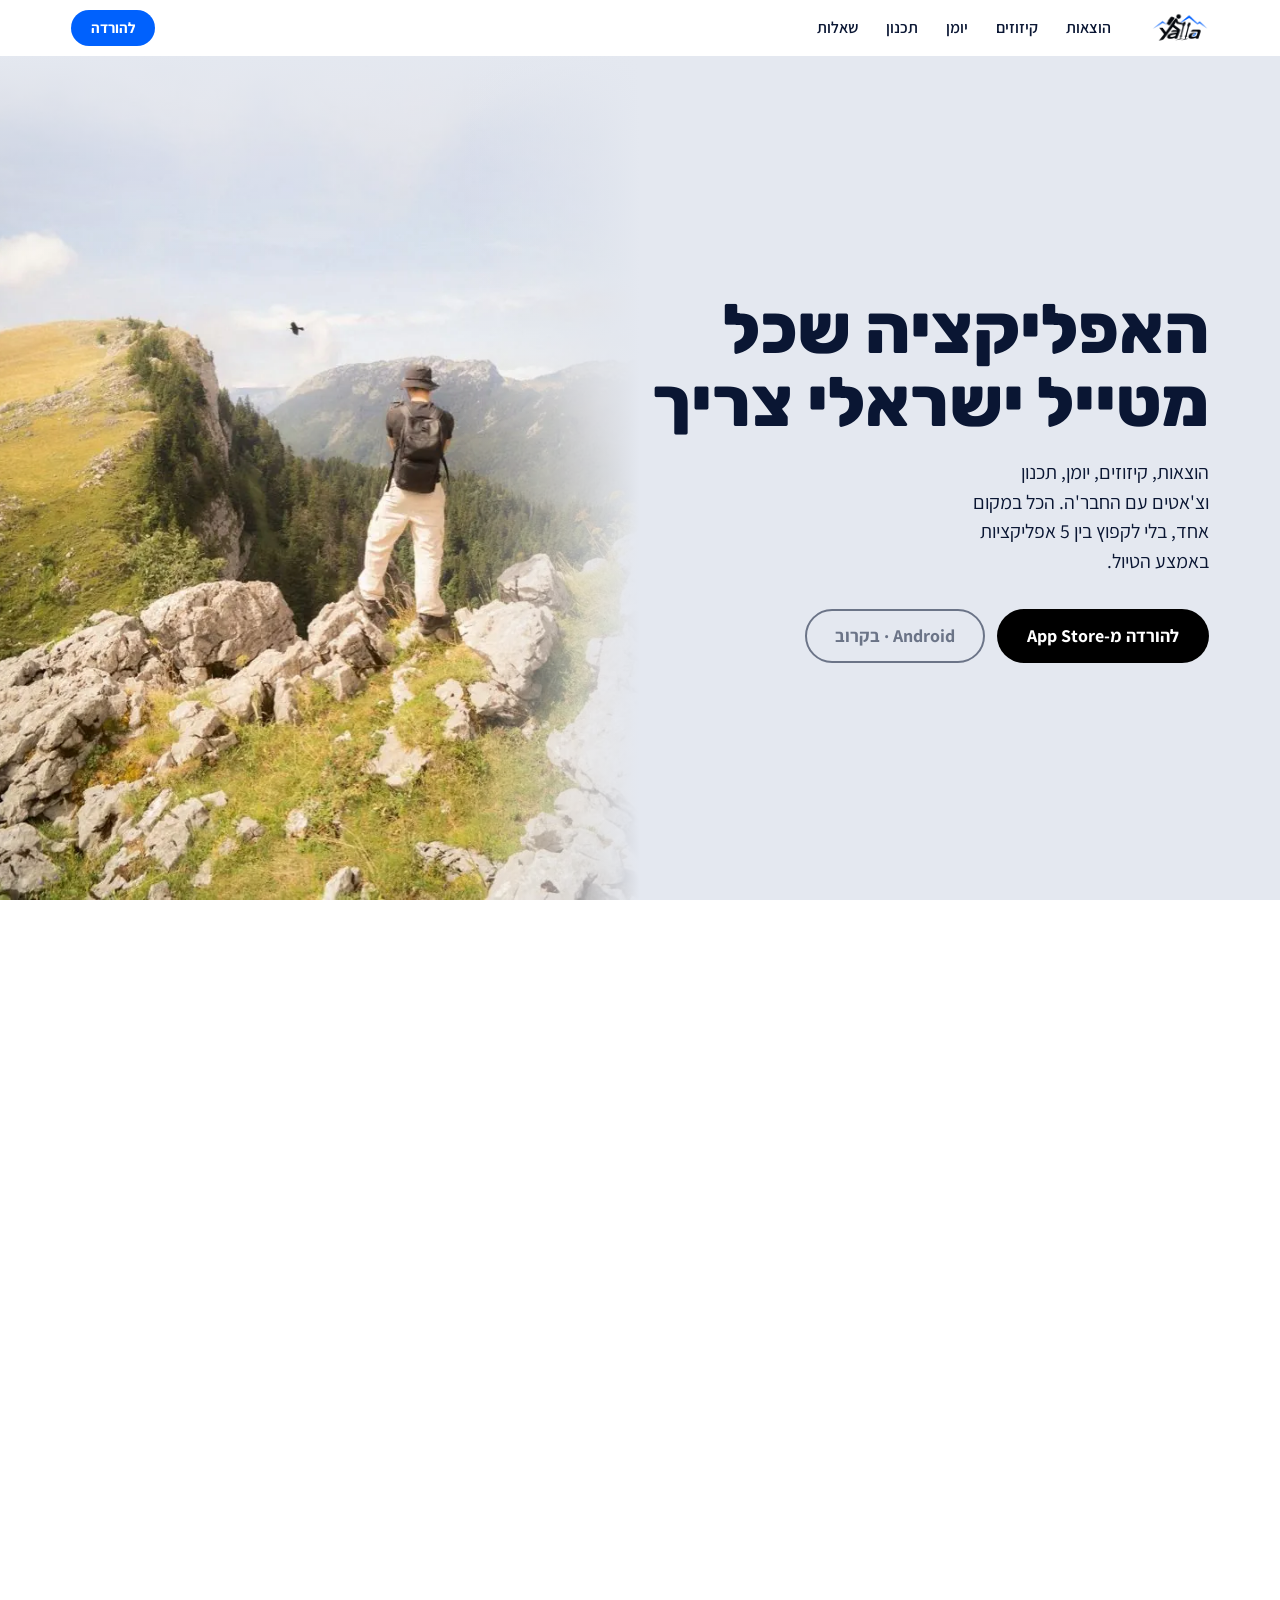
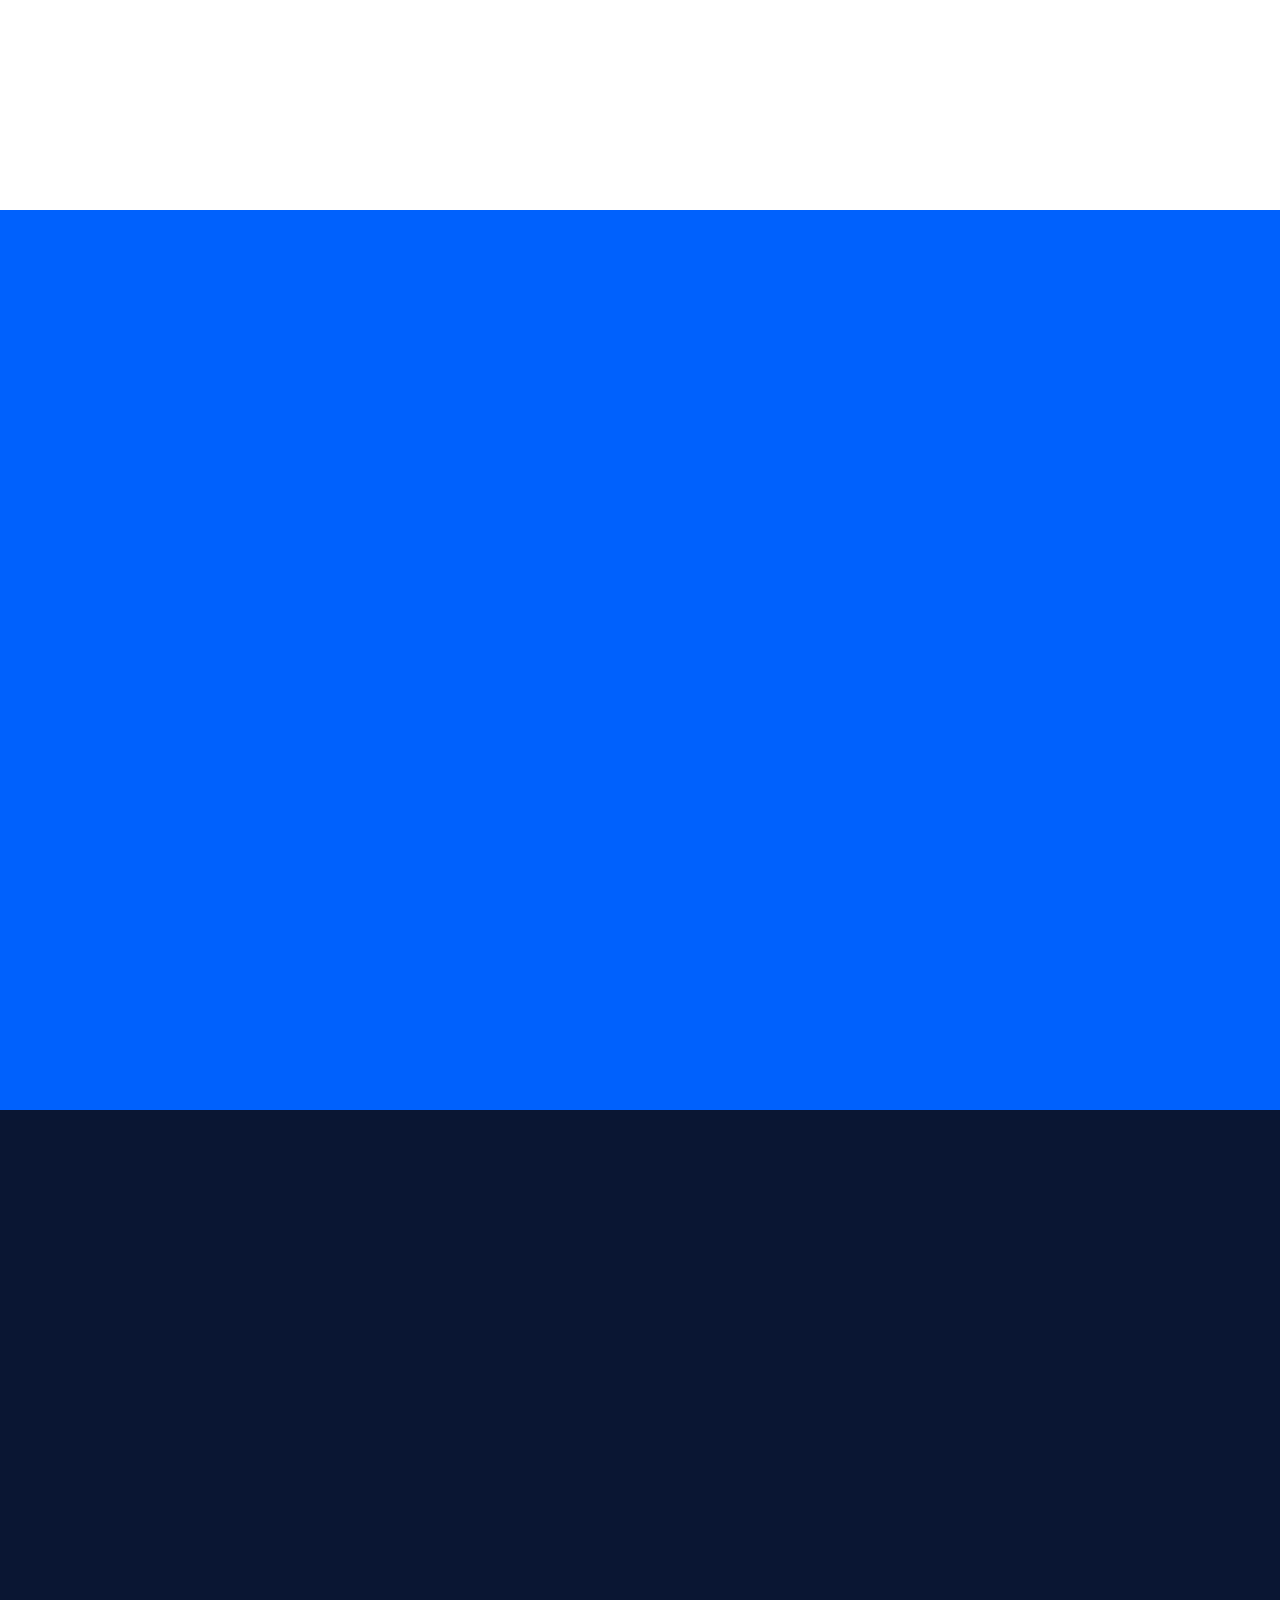
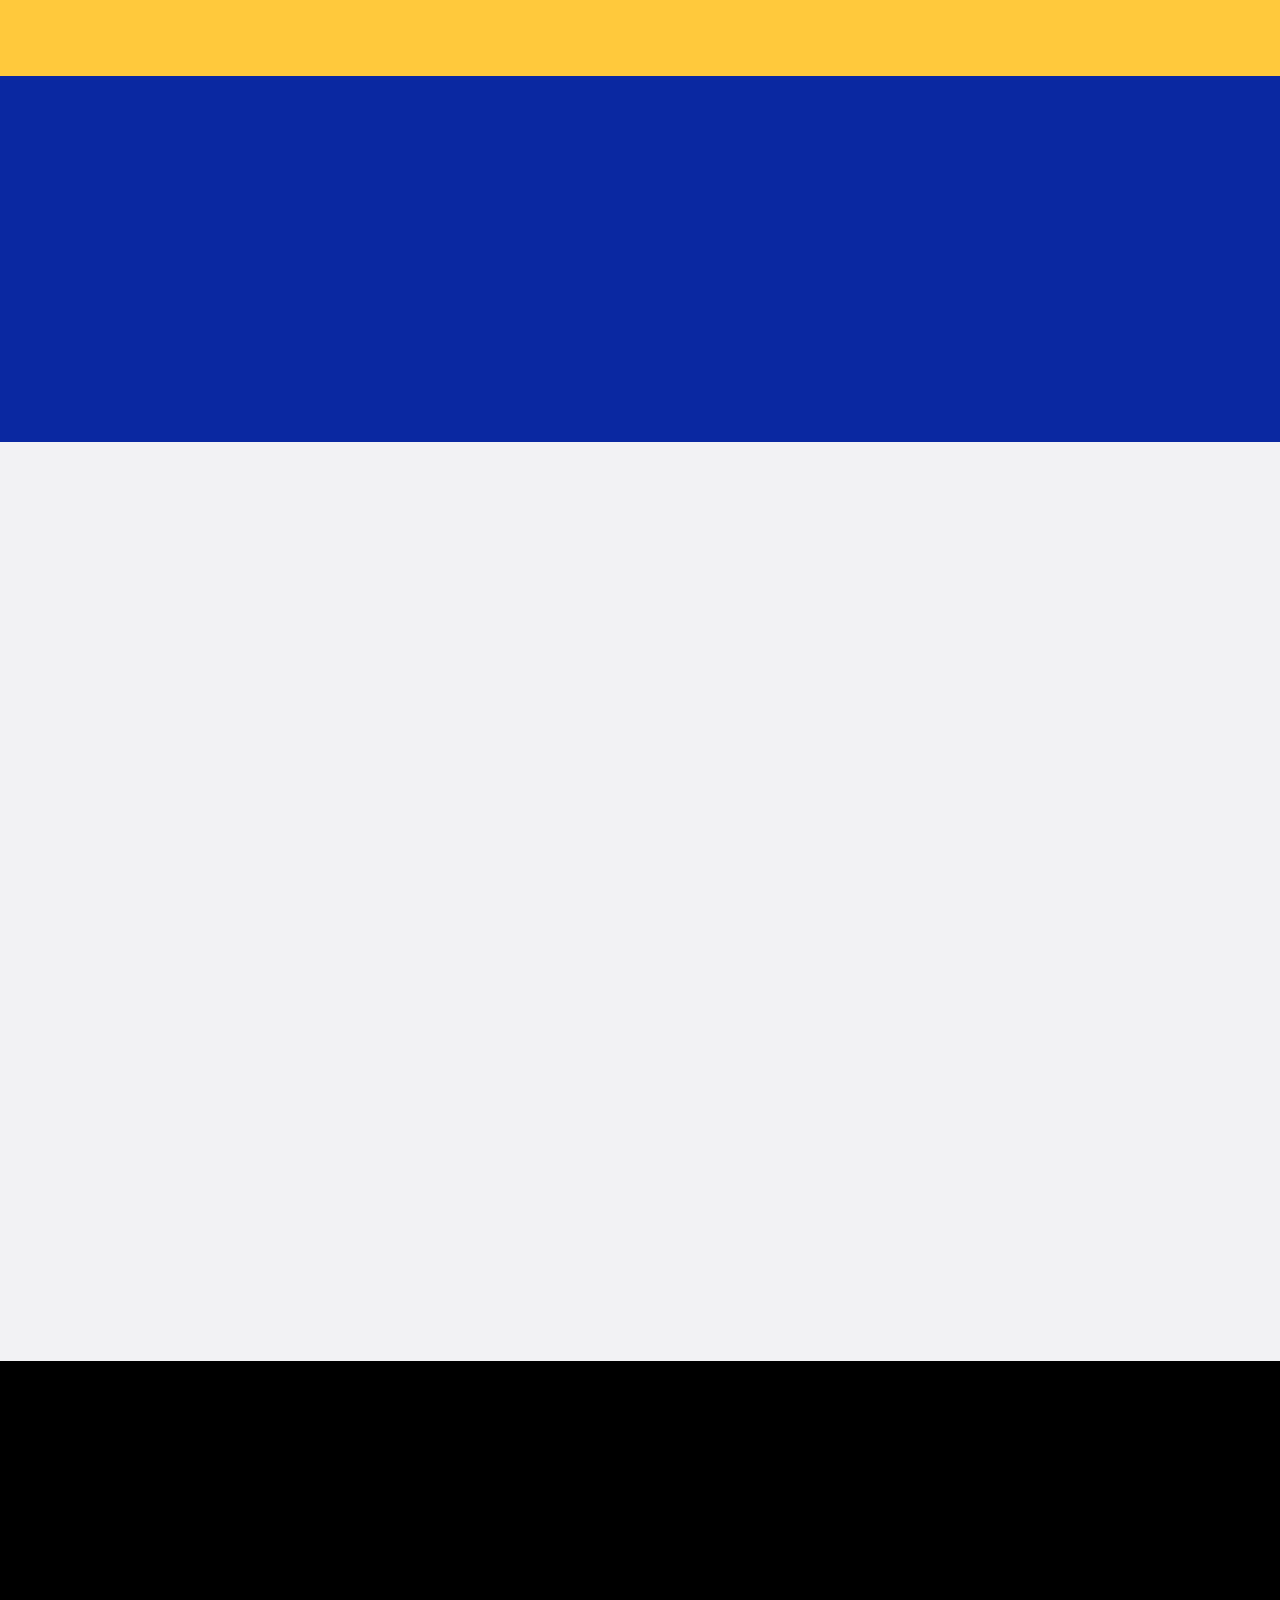
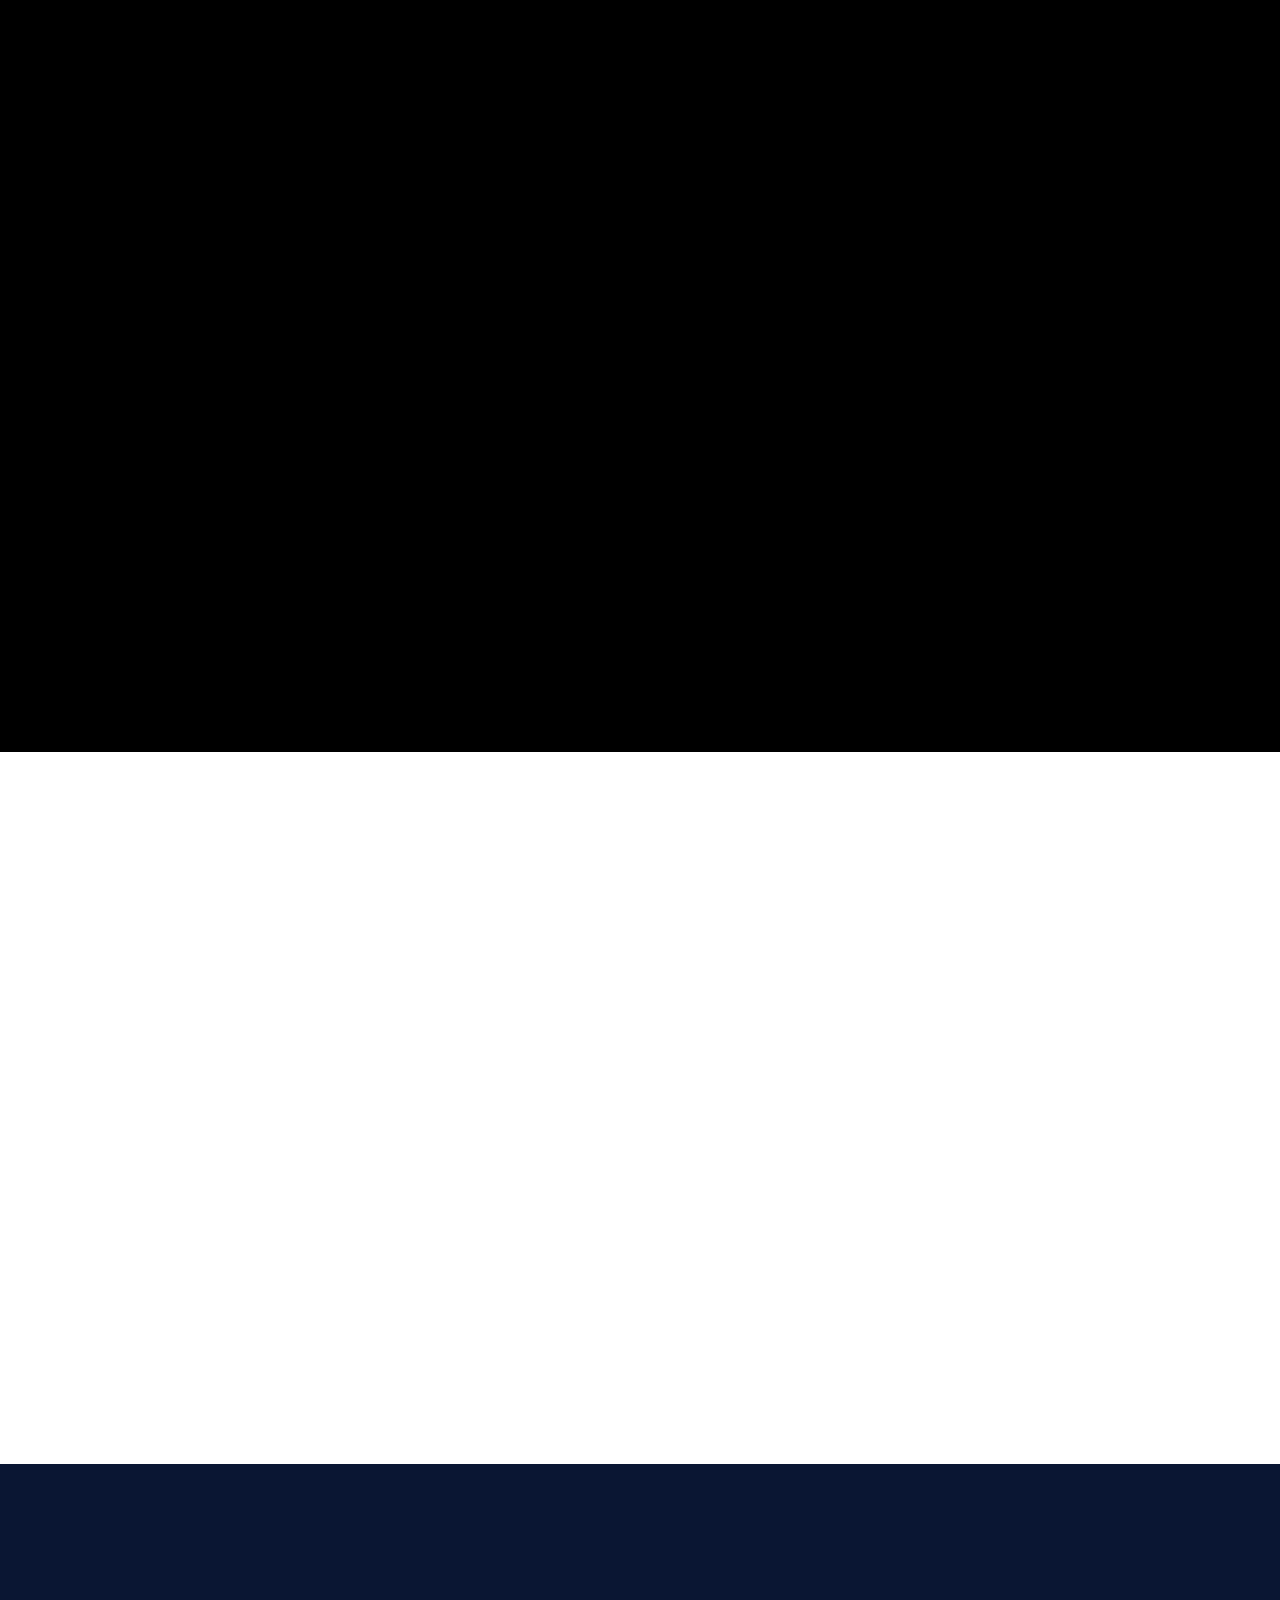
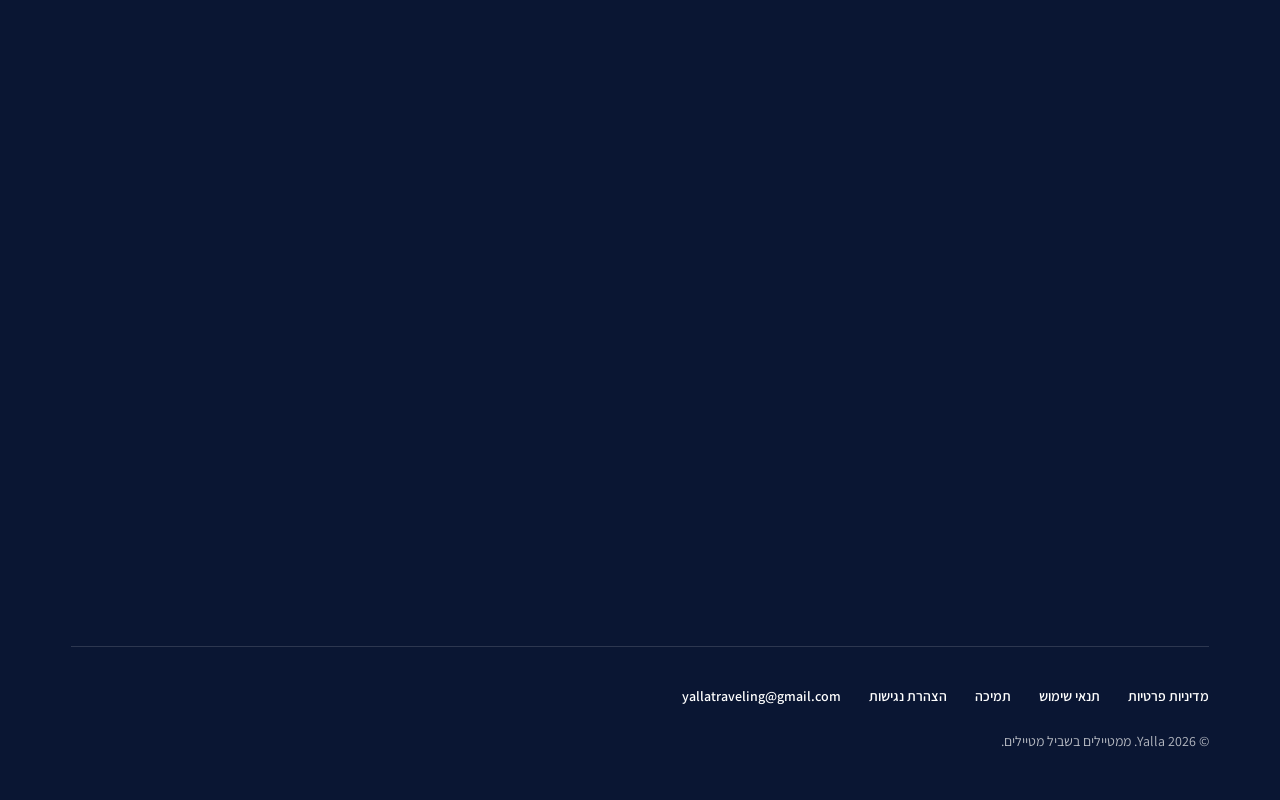
==== commit fe1bed47: "דף הבית: פחות אנימציות ורגוע יותר, וטון צעיר שמסביר למה Yalla מאחדת את כל אפליקציות הטיול (2026-11-1" ====
--- a/index.html
+++ b/index.html
@@ -5,7 +5,7 @@
 <meta name="viewport" content="width=device-width, initial-scale=1, viewport-fit=cover">
 <meta name="referrer" content="no-referrer">
 <meta http-equiv="Content-Security-Policy" content="default-src 'none'; script-src 'self'; style-src 'self'; img-src 'self'; font-src 'self'; media-src 'self'; base-uri 'none'; form-action 'none'">
-<script src="site.js?v=abde063b6f"></script>
+<script src="site.js?v=0b5db6b116"></script>
 <title>Yalla — האפליקציה לטיול הגדול</title>
 <meta name="description" content="האפליקציה שכל מטייל ישראלי צריך: הוצאות בכל מטבע, קיזוזים עם החבר'ה, יומן על המפה ותוכנית לכל יעד. במקום 5 אפליקציות, אחת.">
 <link rel="canonical" href="https://yalla-traveling.com/">
@@ -19,7 +19,7 @@
 <meta name="apple-itunes-app" content="app-id=6821574348">
 <meta name="theme-color" content="#E4E8F0">
 <link rel="preload" href="fonts/Rubik_800ExtraBold.ttf" as="font" type="font/ttf" crossorigin>
-<link rel="stylesheet" href="css/landing.css?v=43bfa5a9ac">
+<link rel="stylesheet" href="css/landing.css?v=cb55d745b7">
 </head>
 <body>
 <a class="skip" href="#main">דלגו לתוכן</a>
@@ -47,7 +47,7 @@
     <div class="hero-in">
       <div class="hero-copy">
         <h1 id="hero-t" class="ld">האפליקציה שכל מטייל ישראלי צריך</h1>
-        <p class="lede ld">יאללה מסדרת לכם את כל הטיול. במקום 5 אפליקציות, אחת.</p>
+        <p class="lede ld">הוצאות, קיזוזים, יומן, תכנון וצ'אטים עם החבר'ה. הכל במקום אחד, בלי לקפוץ בין 5 אפליקציות באמצע הטיול.</p>
         <div class="btns ld">
           <a class="btn btn-store" data-dl href="#download">להורדה מ-App Store</a>
           <span class="btn btn-soon" aria-disabled="true">Android · בקרוב</span>
@@ -55,20 +55,17 @@
       </div>
     </div>
   </section>
-  <section class="merge" id="why" aria-labelledby="why-t" data-progress>
-    <div class="merge-stage">
-      <h2 id="why-t">חמש אפליקציות לטיול אחד?</h2>
-      <p class="lede">יאללה, מספיקה אחת.</p>
-      <p class="sr">מפות, גיליון הוצאות, יומן ותמונות, צ'אטים ואזהרות מסע. Yalla מחליפה את כולן.</p>
-      <div class="orbit" aria-hidden="true">
-        <span class="chip"><svg viewBox="0 0 24 24"><path d="M9 20l-6-3V4l6 3 6-3 6 3v13l-6-3-6 3zM9 7v13M15 4v13"/></svg>תכנון מסלול</span>
-        <span class="chip"><svg viewBox="0 0 24 24"><rect x="3" y="3" width="18" height="18" rx="2"/><path d="M3 9h18M3 15h18M9 3v18"/></svg>גיליון הוצאות</span>
-        <span class="chip"><svg viewBox="0 0 24 24"><path d="M4 19.5A2.5 2.5 0 016.5 17H20V3H6.5A2.5 2.5 0 004 5.5v14zM20 17v4H6.5"/></svg>יומן ותמונות</span>
-        <span class="chip"><svg viewBox="0 0 24 24"><path d="M21 12a8 8 0 01-11.6 7.1L4 20l1-4.6A8 8 0 1121 12z"/></svg>צ'אטים</span>
-        <span class="chip"><svg viewBox="0 0 24 24"><path d="M12 22s8-4 8-10V5l-8-3-8 3v7c0 6 8 10 8 10z"/><path d="M12 8v4M12 16h.01"/></svg>אזהרות מסע</span>
-        <span class="core"><img src="img/l/logo-ui.webp" alt="" width="108" height="72" loading="lazy" decoding="async"></span>
-        <span class="merge-cap">Yalla. וזהו.</span>
-      </div>
+  <section class="why" id="why" aria-labelledby="why-t">
+    <div class="wrap">
+      <h2 id="why-t" class="rv">חמש אפליקציות לטיול אחד? חבל על הסוללה.</h2>
+      <p class="lede rv">בטיול הגדול כולם מגיעים עם אותו בלגן: אקסל, מחשבון, גלריה, בלוגים ועוד צ'אט. יאללה עושה את כל זה במקום אחד.</p>
+      <ul class="swap rv">
+        <li><span class="was">אקסל משותף שאף אחד לא ממלא</span><span class="now">כל הוצאה נרשמת בשנייה, בכל מטבע, ומיד רואים בשקלים</span></li>
+        <li><span class="was">חישובים על מפית בסוף כל שבוע</span><span class="now">קיזוז חכם: מי מעביר למי, בכמה שפחות העברות</span></li>
+        <li><span class="was">4,000 תמונות בגלריה בלי סדר</span><span class="now">יומן על המפה שמסתדר לבד לפי ימים ויעדים</span></li>
+        <li><span class="was">20 טאבים של בלוגים על "איך מגיעים"</span><span class="now">תוכנית ליעד הבא, וקווים, שעות ומחיר לכל דרך</span></li>
+        <li><span class="was">עוד אפליקציה רק כדי לדבר עם החבר'ה</span><span class="now">צ'אטים עם החבר'ה, ישר מתוך הטיול</span></li>
+      </ul>
     </div>
   </section>
   <div class="deck" id="deck">
@@ -77,7 +74,7 @@
         <div class="wrap split">
           <div class="copy">
             <h2 id="money-t" class="rv">כל הוצאה, כל מטבע</h2>
-            <p class="lede rv">רושמים בפסו, בבאט או בדולר ורואים מיד בשקלים: ליום, למדינה ולכל הטיול. אפשר גם פשוט לצלם את הקבלה.</p>
+            <p class="lede rv">פסו, באט, דולר. רושמים בשנייה ורואים מיד כמה זה יצא בשקלים: ליום, למדינה ולכל הטיול. אפשר גם פשוט לצלם קבלה.</p>
           </div>
           <div class="media media-top rv-img">
             <img src="img/s/money-1000.webp" srcset="img/s/money-600.webp 600w, img/s/money-1000.webp 1000w" sizes="(max-width: 734px) 92vw, 460px" width="1000" height="1439" loading="lazy" decoding="async" alt="מסך הוצאות הטיול: כל הוצאה במטבע המקומי ובשקלים, וסך הכל 5,142 ש״ח">
@@ -90,7 +87,7 @@
         <div class="wrap split split-rev">
           <div class="copy">
             <h2 id="settle-t" class="rv">מי חייב למי? סגור.</h2>
-            <p class="lede rv">Yalla סוגרת את החשבון בין החבר'ה בכמה שפחות העברות. שנו את הסכומים ותראו:</p>
+            <p class="lede rv">בלי חישובים על מפית ובלי "אני חושב שאני שילמתי". יאללה סוגרת את החשבון בכמה שפחות העברות. נסו לשנות את הסכומים:</p>
           </div>
           <div class="tool rv-img" id="settle">
             <div class="who" role="group" aria-label="כמה כל אחד שילם, בשקלים">
@@ -114,7 +111,7 @@
         <div class="wrap stacked">
           <div class="copy">
             <h2 id="journal-t" class="rv">יומן שכותב את עצמו</h2>
-            <p class="lede rv">צעדים, תמונות ומפה, מסודר לבד. בסוף כל יום יוצא סטורי מעוצב לשתף.</p>
+            <p class="lede rv">מעלים צעד עם תמונות, והיומן מסתדר לבד לפי ימים ויעדים, עם כל המסלול על המפה. בסוף היום יוצא סטורי מוכן לאינסטה.</p>
           </div>
           <div class="media media-bottom rv-img">
             <img src="img/s/journal-1000.webp" srcset="img/s/journal-600.webp 600w, img/s/journal-1000.webp 1000w" sizes="(max-width: 734px) 92vw, 520px" width="1000" height="1621" loading="lazy" decoding="async" alt="מפת היומן עם המסלול בדרום אמריקה, ולצידה רשימת היעדים והיומן האישי">
@@ -127,7 +124,7 @@
         <div class="wrap split split-rev">
           <div class="copy">
             <h2 id="plan-t" class="rv">לאן ממשיכים?</h2>
-            <p class="lede rv">כותבים לאן, ומקבלים תוכנית ליעד הבא. וגם איך מגיעים: קווים, תחנות, זמן ומחיר.</p>
+            <p class="lede rv">כותבים יעד ומקבלים תוכנית יום אחרי יום: אטרקציות, לינה ותקציב. ואיך מגיעים: אוטובוס, טיסה או רכבת, עם שעות ומחיר.</p>
           </div>
           <div class="media rv-img">
             <img src="img/s/plan-1000.webp" srcset="img/s/plan-600.webp 600w, img/s/plan-1000.webp 1000w" sizes="(max-width: 734px) 92vw, 480px" width="1000" height="1220" loading="lazy" decoding="async" alt="תכנון היעד הבא: מפלי האיגואסו, כ-800 ש״ח לאדם ל-2–3 ימים, ואיך מגיעים">
@@ -140,7 +137,7 @@
         <div class="wrap stacked">
           <div class="copy">
             <h2 id="arrival-t" class="rv">נחתתם? הכל מוכן</h2>
-            <p class="lede rv">מטבע, טלפוני חירום, שקע ושפה, וטיפים לכל מדינה. עוד לפני שיוצאים מהשדה.</p>
+            <p class="lede rv">מטבע, שקע, מספרי חירום וטיפים לכל מדינה. הכל מחכה לכם עוד לפני שיצאתם מהשדה.</p>
           </div>
           <div class="media media-bottom rv-img">
             <img src="img/s/arrival-1000.webp" srcset="img/s/arrival-600.webp 600w, img/s/arrival-1000.webp 1000w" sizes="(max-width: 734px) 92vw, 500px" width="1000" height="1576" loading="lazy" decoding="async" alt="מסך ההגעה לארגנטינה: משטרה 911, מטבע פסו, שקע 220 וולט, וטיפים להורדת מפות ותרגום אופליין">
@@ -153,7 +150,7 @@
         <div class="wrap split">
           <div class="copy">
             <h2 id="summary-t" class="rv">סיכום לכל יעד</h2>
-            <p class="lede rv">ימים, קילומטרים, הוצאות והתמונות הכי טובות. ובסוף הטיול, מפה של כל הדרך.</p>
+            <p class="lede rv">ימים, קילומטרים, כסף והתמונות הכי טובות. מזכרת מוכנה מכל מדינה, ובסוף מפה של כל הדרך.</p>
           </div>
           <div class="media media-bottom rv-img">
             <img src="img/s/summary-1000.webp" srcset="img/s/summary-600.webp 600w, img/s/summary-1000.webp 1000w" sizes="(max-width: 734px) 92vw, 480px" width="1000" height="1764" loading="lazy" decoding="async" alt="סיכום היעד צ'ילה: 11 ימים, 3,177 קילומטרים, 5 יעדים, הוצאות ותמונות">
@@ -185,7 +182,7 @@
         <div class="wrap faq-grid">
           <div class="copy">
             <h2 id="faq-t" class="rv">מה שואלים אותנו</h2>
-            <p class="lede rv">אנחנו עומר וריף. בנינו את Yalla בדרך, וכל הודעה שלכם נכנסת לגרסה הבאה.</p>
+            <p class="lede rv">אנחנו עומר וריף, שני מטיילים שנמאס להם לקפוץ בין אפליקציות. בנינו את יאללה בדרך, וכל הודעה שלכם נכנסת לגרסה הבאה.</p>
           </div>
           <div class="qa rv">
             <details>
@@ -221,7 +218,7 @@
         <div class="wrap dl">
           <img class="dl-logo rv" src="img/l/logo-light.webp" alt="" width="160" height="107" loading="lazy" decoding="async">
           <h2 id="dl-t" class="rv">יאללה, טסים?</h2>
-          <p class="lede rv">חינם ב-App Store. מחפשים "יאללה" או לוחצים כאן.</p>
+          <p class="lede rv">חינם ב-App Store. אנדרואיד בדרך.</p>
           <div class="btns rv">
             <a class="btn btn-store btn-large" id="dl-main" href="https://apps.apple.com/app/id6821574348" rel="noopener">להורדה מ-App Store</a>
             <span class="btn btn-soon btn-large" aria-disabled="true">Android · בקרוב</span>
--- a/css/landing.css
+++ b/css/landing.css
@@ -112,66 +112,19 @@
 .js .hero-photo.ld img { transform: scale(1.08); }
 .js.loaded .hero-photo.ld { transition: opacity 1.2s var(--ease-out) .1s; }
 .js.loaded .hero-photo.ld img { transform: none; transition: transform 1.8s var(--ease-out); }
-.merge { --p: 0; position: relative; background: var(--mist); }
-.merge.is-live { height: 300lvh; }
-.merge-stage { display: flex; flex-direction: column; align-items: center; justify-content: center; padding: 120px 16px 72px; text-align: center; }
-.merge.is-live .merge-stage { position: sticky; top: 0; height: 100svh; overflow: clip; padding-block: 72px 24px; }
-.merge h2 { font-size: var(--t-head); line-height: 1.08; }
-.merge .lede { margin-inline: auto; }
-.orbit { --kx: 1; position: relative; width: min(980px, 100%); height: min(440px, 46svh); min-height: 340px; margin-top: 12px; }
-.chip { --m: clamp(0, calc((var(--p) - .04 - var(--d) * .07) / .4), 1);
-  position: absolute; left: 50%; top: 50%; display: flex; align-items: center; gap: 10px;
-  padding: 10px 16px 10px 12px; border-radius: 980px; background: #fff;
-  font-weight: 700; font-size: 17px; white-space: nowrap; color: var(--ink);
-  transform: translate(-50%, -50%) translate(calc(var(--rx) * var(--kx) * (1 - var(--m)) * 1px), calc(var(--ry) * var(--ky, 1) * (1 - var(--m)) * 1px)) scale(calc(1 - var(--m) * .7)) rotate(calc(var(--m) * var(--tw, 8) * 1deg));
-  opacity: calc(1 - var(--m)); }
-.chip svg { width: 34px; height: 34px; padding: 8px; border-radius: 50%; flex: none; fill: none; stroke-width: 2; stroke-linecap: round; stroke-linejoin: round; }
-.chip:nth-child(1) { --rx: 0; --ry: -175; --d: 0; }
-.chip:nth-child(2) { --rx: 330; --ry: -100; --d: 1; --tw: -10; }
-.chip:nth-child(3) { --rx: -330; --ry: -100; --d: 2; }
-.chip:nth-child(4) { --rx: 290; --ry: 150; --d: 3; --tw: -12; }
-.chip:nth-child(5) { --rx: -290; --ry: 150; --d: 4; --tw: 12; }
-.chip:nth-child(1) svg { background: #e8f0ff; stroke: #0049c4; }
-.chip:nth-child(2) svg { background: #e3f4ea; stroke: #147a3d; }
-.chip:nth-child(3) svg { background: #fff1e0; stroke: #b25400; }
-.chip:nth-child(4) svg { background: #f3e8ff; stroke: #6b2fb3; }
-.chip:nth-child(5) svg { background: #e3f7e9; stroke: #147a3d; }
-.core { --c: clamp(0, calc((var(--p) - .2) / .55), 1);
-  position: absolute; left: 50%; top: 50%; width: 136px; height: 136px; border-radius: 36px; background: #fff; display: grid; place-items: center;
-  box-shadow: 0 0 0 calc(var(--c) * 10px) var(--sun);
-  transform: translate(-50%, -50%) scale(calc(.82 + var(--c) * .34)); }
-.core img { width: 108px; height: auto; background: none; }
-.merge-cap { --k: clamp(0, calc((var(--p) - .74) / .14), 1);
-  position: absolute; left: 50%; top: calc(50% + 108px); font-family: var(--head); font-weight: 800; font-size: clamp(26px, 2.6vw, 36px); line-height: 1.3;
-  color: var(--ink); white-space: nowrap; opacity: var(--k); transform: translate(-50%, calc((1 - var(--k)) * 16px)); }
-.merge:not(.is-live) .core { --c: 1; }
-.merge:not(.is-live) .merge-cap { --k: 1; top: calc(50% + 100px); }
-.merge:not(.is-live) .orbit { height: 440px; }
-@media (max-width: 1068px) { .orbit { --kx: .74; } }
+.why { background: #fff; padding-block: var(--sec); }
+.why h2 { font-size: clamp(34px, 4.6vw, 64px); line-height: 1.08; max-width: 14em; }
+.why .lede { max-width: 40ch; }
+.swap { margin-top: clamp(32px, 4vw, 56px); display: grid; gap: 12px; }
+.swap li { display: grid; grid-template-columns: minmax(0, 1fr) minmax(0, 1.2fr); gap: 12px; align-items: stretch; }
+.swap span { display: flex; align-items: center; min-height: 64px; padding: 14px 22px; border-radius: 20px; font-size: clamp(17px, 1.4vw, 20px); line-height: 1.4; }
+.swap .was { background: var(--mist); color: var(--ink-2); text-decoration: line-through; text-decoration-color: rgba(75, 81, 104, .45); }
+.swap .now { background: var(--blue); color: #fff; font-weight: 700; }
 @media (max-width: 734px) {
-  .merge.is-live { height: 260lvh; }
-  .orbit { height: min(420px, 52svh); }
-  .chip:nth-child(1) { --rx: 0; --ry: -165; }
-  .chip:nth-child(2) { --rx: 100; --ry: -95; }
-  .chip:nth-child(3) { --rx: -100; --ry: -95; }
-  .chip:nth-child(4) { --rx: 92; --ry: 110; }
-  .chip:nth-child(5) { --rx: -92; --ry: 110; }
-  .chip { font-size: 14px; padding: 7px 10px 7px 8px; gap: 6px; }
-  .chip svg { width: 28px; height: 28px; padding: 6px; }
-  .core { width: 112px; height: 112px; border-radius: 30px; }
-  .core img { width: 88px; }
-  .merge-cap { top: calc(50% + 88px); }
-  .merge:not(.is-live) .orbit { height: 420px; }
-}
-.merge { background: #fff; }
-.chip, .core { background: var(--mist); }
-.deck { position: relative; }
-.slide { --f: #fff; --i: var(--ink); --cover: 0; position: relative; margin-top: calc(var(--r) * -1);
-  background: var(--f); color: var(--i); border-radius: var(--r) var(--r) 0 0; overflow: clip; }
-.stack .slide { position: sticky; top: var(--st, 0px); }
-.slide-in { transform-origin: 50% 100%; }
-.stack .slide-in { transform: scale(calc(1 - var(--cover) * .06)); }
-.slide::after { content: ''; position: absolute; inset: 0; background: #000; opacity: calc(var(--cover) * .45); pointer-events: none; }
+  .swap li { grid-template-columns: minmax(0, 1fr); gap: 6px; }
+  .swap li + li { margin-top: 10px; }
+}
+.slide { --f: #fff; --i: var(--ink); position: relative; background: var(--f); color: var(--i); overflow: clip; }
 .slide h2 { font-size: var(--t-head); line-height: 1.04; }
 .slide .lede { color: inherit; }
 .s-money { --f: var(--blue); --i: #fff; }
@@ -263,12 +216,11 @@
 .foot-links a { display: inline-block; padding-block: 10px; color: #fff; text-decoration: none; font-weight: 600; }
 @media (hover: hover) and (pointer: fine) { .foot-links a:hover { color: var(--sun); } }
 .legal { margin-top: 12px; }
-.js .rv { opacity: 0; transform: translateY(28px); }
-.js .rv.in { opacity: 1; transform: none; transition: opacity .8s var(--ease-out), transform .8s var(--ease-out); }
+.js .rv { opacity: 0; transform: translateY(14px); }
+.js .rv.in { opacity: 1; transform: none; transition: opacity .6s var(--ease-out), transform .6s var(--ease-out); }
 .js .rv.in + .rv.in { transition-delay: 80ms; }
-.js .rv-img { opacity: 0; transform: translateY(80px) scale(1.04); }
-.js .media-top.rv-img { transform: translateY(-60px); }
-.js .rv-img.in { opacity: 1; transform: none; transition: opacity .9s var(--ease-out) .12s, transform 1.4s var(--ease-out) .12s; }
+.js .rv-img { opacity: 0; transform: translateY(24px); }
+.js .rv-img.in { opacity: 1; transform: none; transition: opacity .7s var(--ease-out) .1s, transform .8s var(--ease-out) .1s; }
 @media (prefers-reduced-motion: reduce) {
   *, *::before, *::after { animation: none !important; transition-duration: .01ms !important; transition-delay: 0s !important; }
   .js .ld, .js .rv, .js .rv-img, .js .hero-photo.ld img { opacity: 1; transform: none; }
